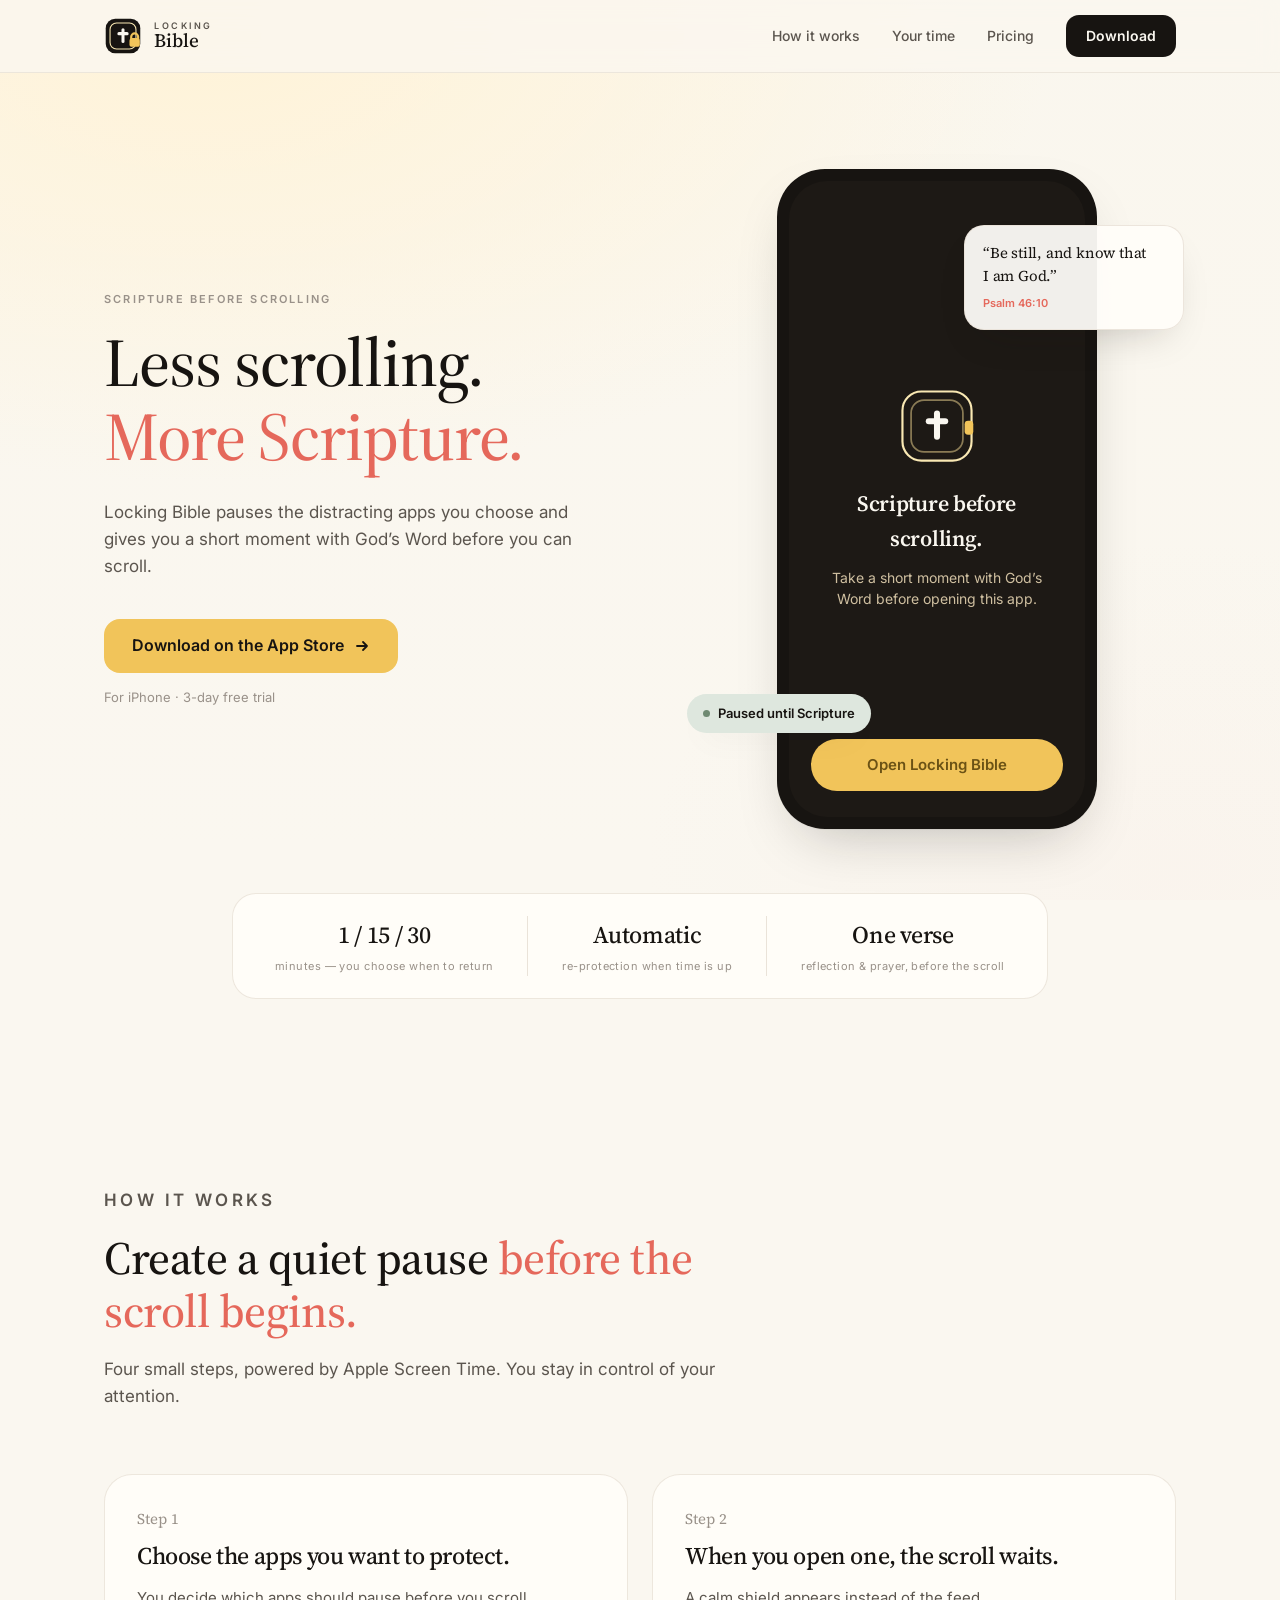
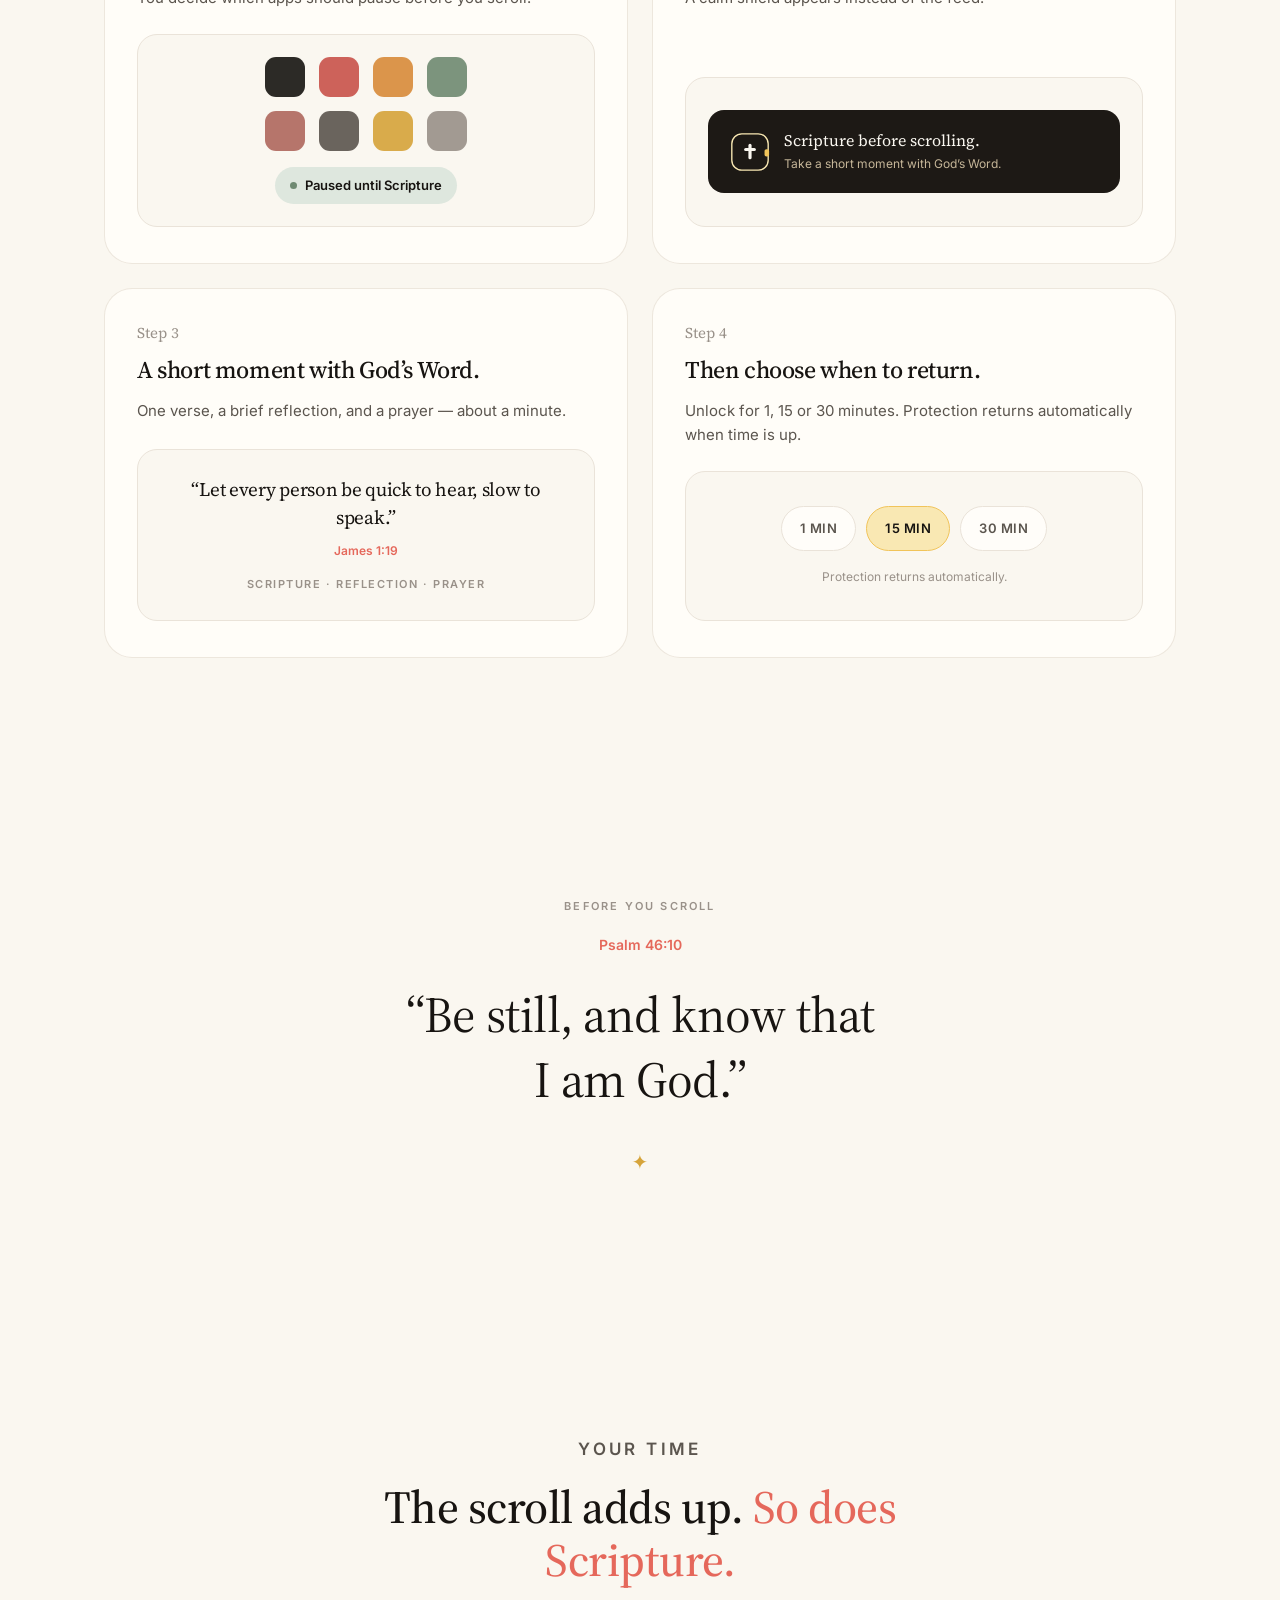
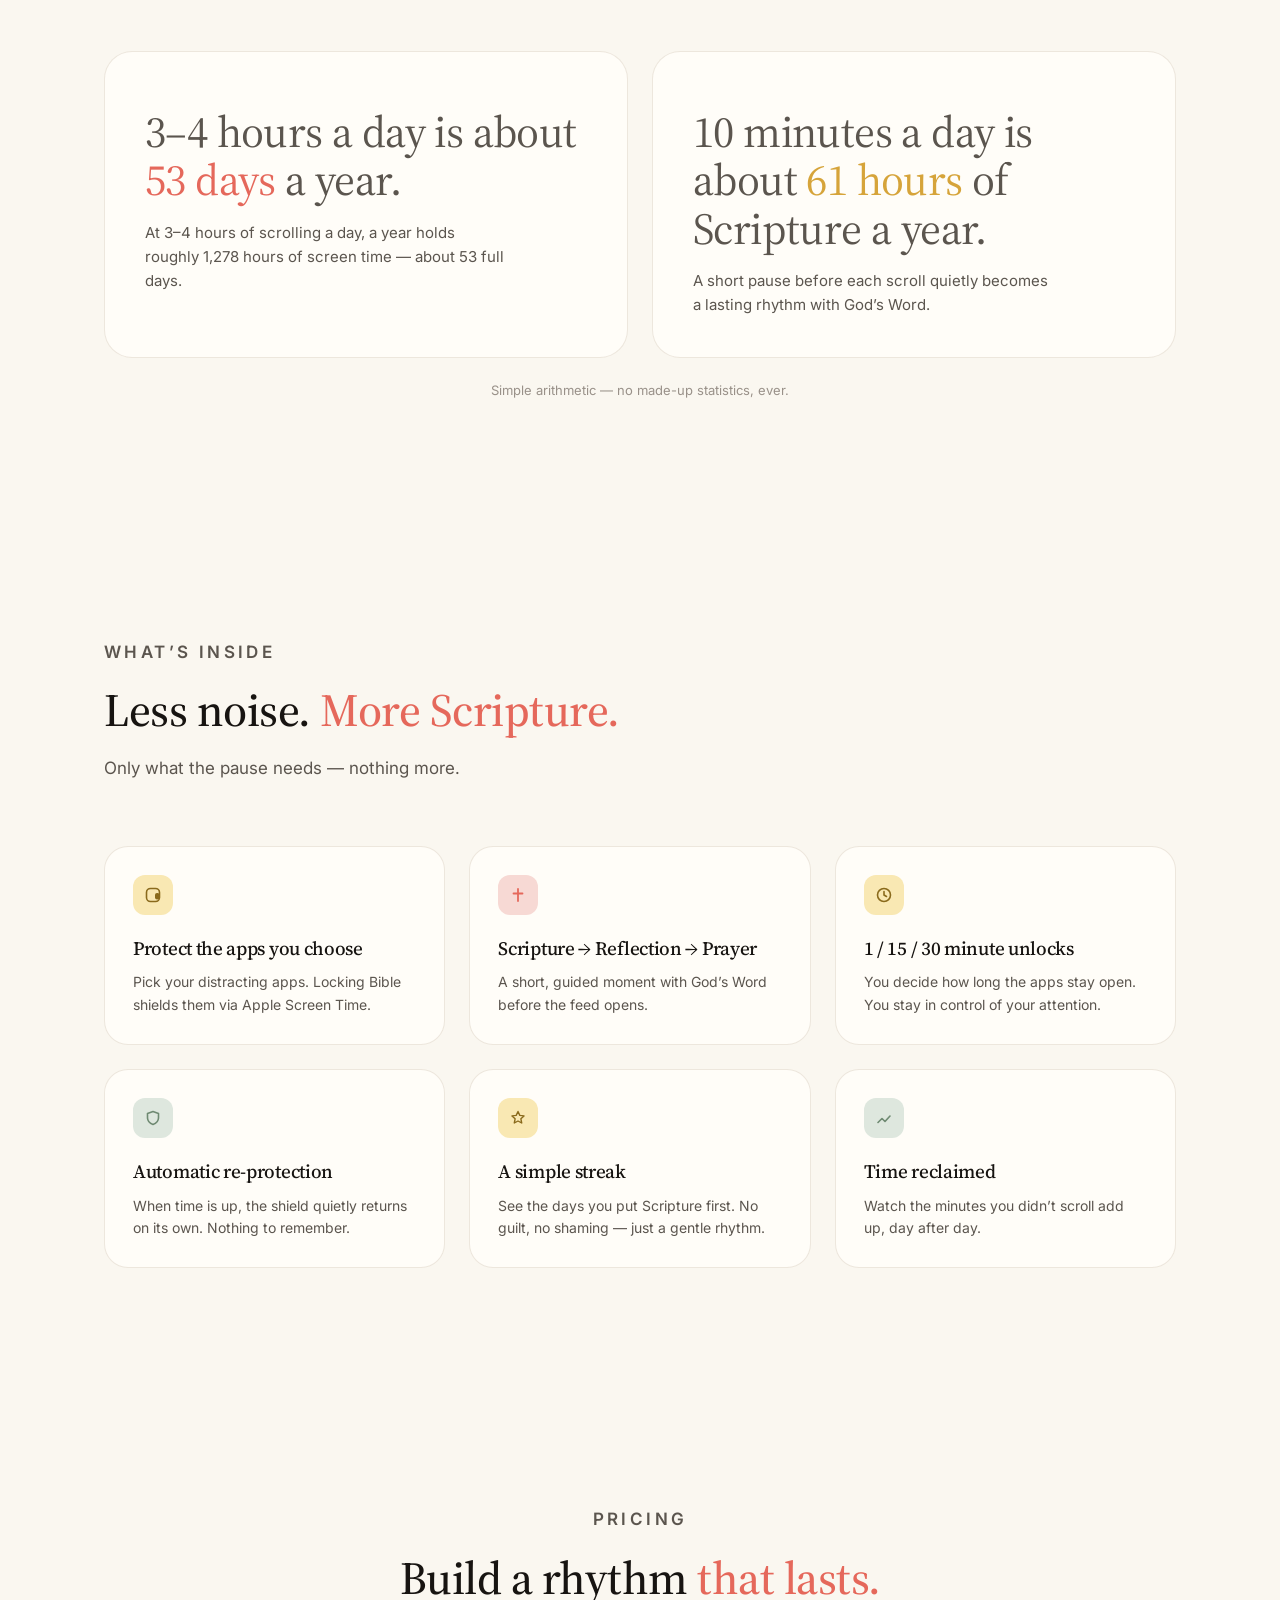
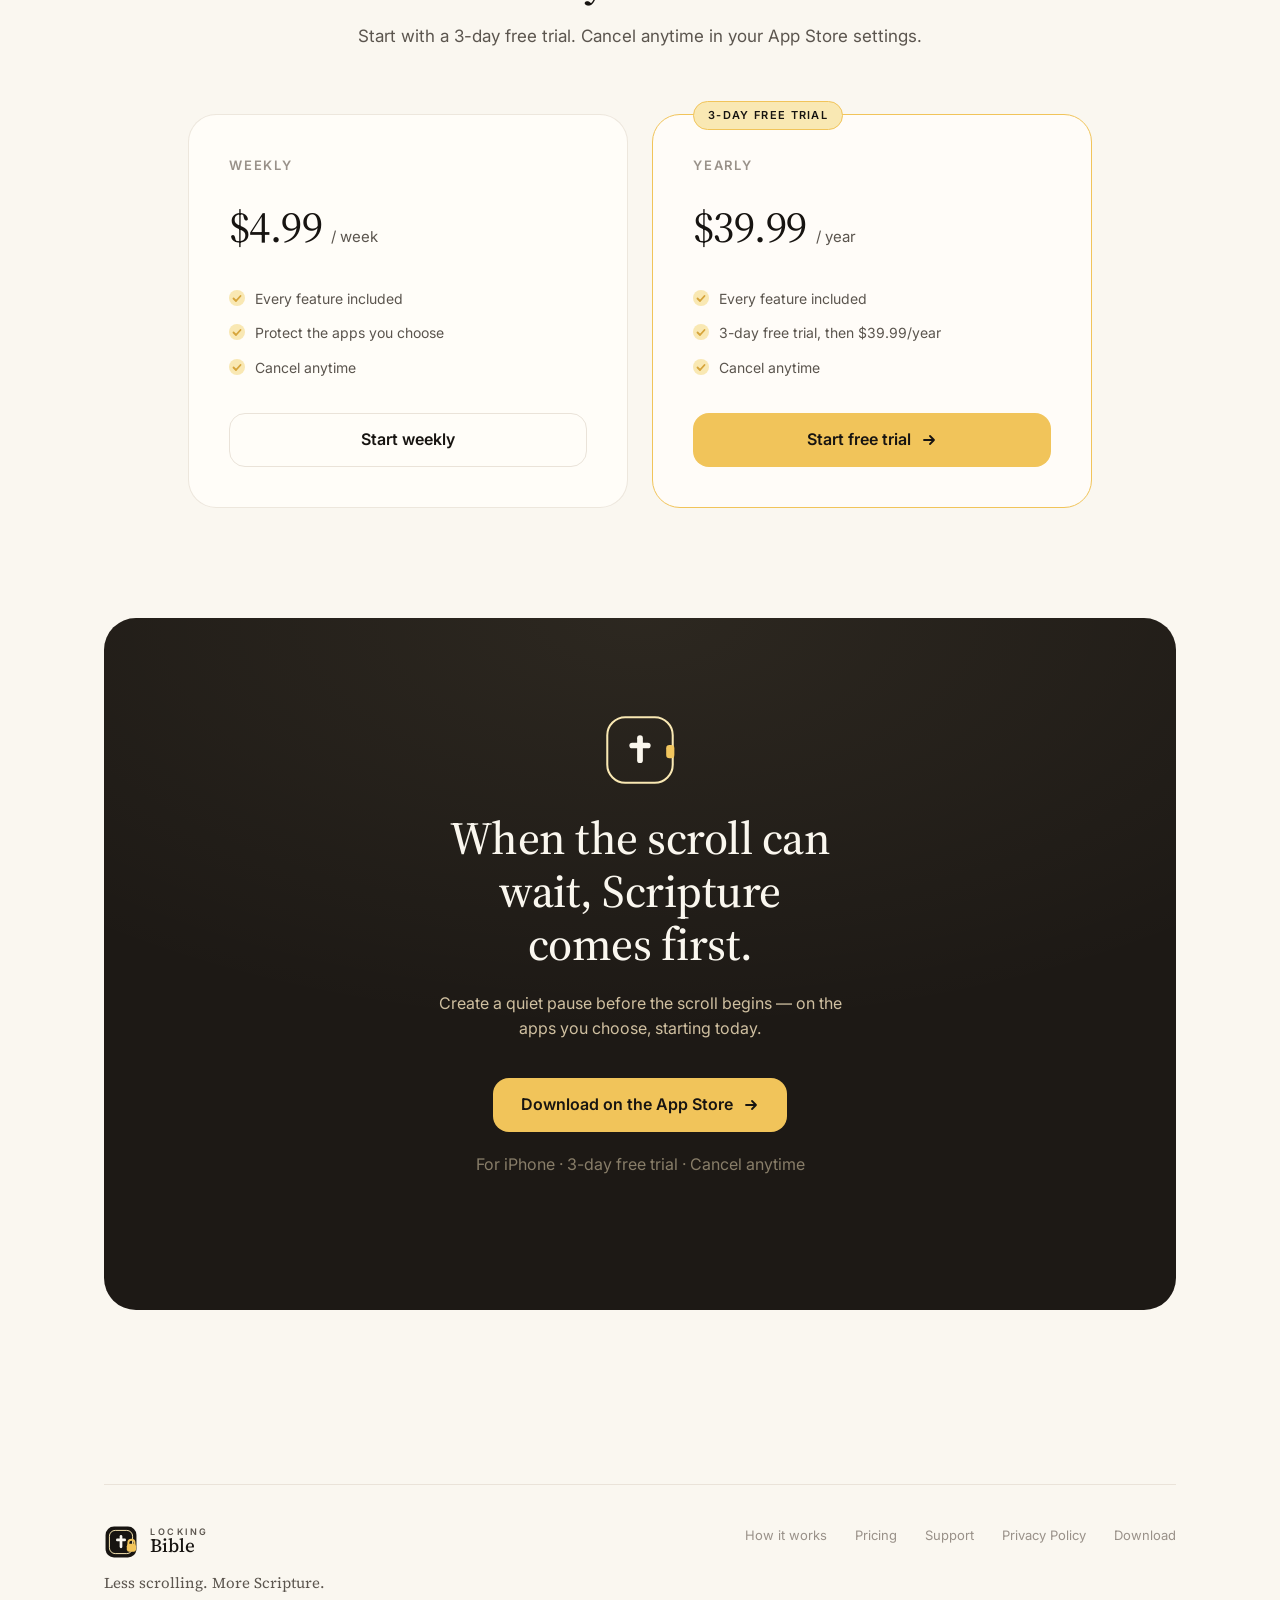
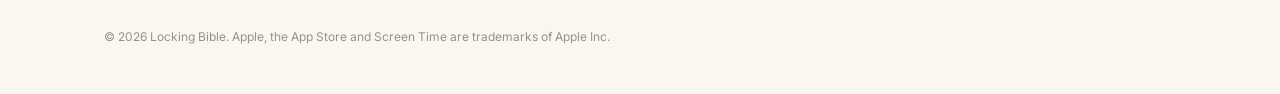
==== index.html @ 1b39a673 "Locking Bible marketing site: home, support, and privacy pages Static site following the approved iO" ====
<!DOCTYPE html>
<html lang="en">
<head>
<meta charset="UTF-8">
<meta name="viewport" content="width=device-width, initial-scale=1.0">
<title>Locking Bible — Less scrolling. More Scripture.</title>
<meta name="description" content="Locking Bible pauses the distracting apps you choose and gives you a short moment with God's Word before you can scroll. Scripture before scrolling.">
<meta property="og:title" content="Locking Bible — Less scrolling. More Scripture.">
<meta property="og:description" content="A quiet pause before the scroll begins. Scripture → Reflection → Prayer, then you choose when to return.">
<meta property="og:type" content="website">
<link rel="icon" href="data:image/svg+xml,%3Csvg xmlns='http://www.w3.org/2000/svg' viewBox='0 0 88 88'%3E%3Crect x='4' y='4' width='80' height='80' rx='22' fill='%23171411'/%3E%3Crect x='14' y='14' width='60' height='60' rx='15' fill='none' stroke='%23F9E8B3' stroke-width='2.5'/%3E%3Crect x='40.5' y='26' width='7' height='34' rx='3.5' fill='%23FAF7F0'/%3E%3Crect x='31' y='35' width='26' height='7' rx='3.5' fill='%23FAF7F0'/%3E%3Cpath d='M63 46a8 8 0 0 1 16 0v5H63z' fill='none' stroke='%23F1C45A' stroke-width='5'/%3E%3Crect x='59' y='49' width='24' height='20' rx='6' fill='%23F1C45A'/%3E%3C/svg%3E">
<link rel="preconnect" href="https://fonts.googleapis.com">
<link rel="preconnect" href="https://fonts.gstatic.com" crossorigin>
<link href="https://fonts.googleapis.com/css2?family=Source+Serif+4:opsz,wght@8..60,400;8..60,500;8..60,600&family=Inter:wght@400;500;600;700&display=swap" rel="stylesheet">
<style>
  :root{
    --ivory:#FAF7F0;
    --warm-ivory:#FFF3D8;
    --surface:#FFFDF9;
    --ink:#171411;
    --soft-ink:#5B554E;
    --muted-ink:#999189;
    --gold:#F1C45A;
    --deep-gold:#D6A43A;
    --soft-gold:#F9E8B3;
    --coral:#E5685B;
    --soft-coral:#F7D9D4;
    --moss:#6F8A72;
    --soft-moss:#DEE7DE;
    --hairline:#EAE3D9;
    --serif:"Source Serif 4", "New York", Georgia, "Times New Roman", serif;
    --sans:"Inter", -apple-system, BlinkMacSystemFont, "SF Pro Text", "Segoe UI", system-ui, sans-serif;
  }

  *{ margin:0; padding:0; box-sizing:border-box; }
  html{ scroll-behavior:smooth; }
  @media (prefers-reduced-motion: reduce){
    html{ scroll-behavior:auto; }
    *, *::before, *::after{ animation:none !important; transition:none !important; }
  }

  body{
    font-family:var(--sans);
    color:var(--ink);
    background-color:var(--ivory);
    background-image:
      radial-gradient(120% 90% at 16% 4%, var(--warm-ivory) 0%, rgba(255,243,216,0) 55%),
      radial-gradient(70% 60% at 92% 96%, rgba(247,217,212,0.10) 0%, rgba(247,217,212,0) 60%),
      linear-gradient(to bottom, rgba(249,232,179,0.03), rgba(249,232,179,0));
    background-attachment:fixed;
    font-size:16px;
    line-height:1.6;
    -webkit-font-smoothing:antialiased;
  }

  .wrap{ max-width:1120px; margin:0 auto; padding:0 24px; }

  /* ---------- shared type ---------- */
  .eyebrow{
    font-size:11px; font-weight:600; letter-spacing:0.2em; text-transform:uppercase;
    color:var(--muted-ink); margin-bottom:18px;
  }
  h1,h2,.serif{ font-family:var(--serif); font-weight:500; letter-spacing:-0.5px; }
  h1{ font-size:clamp(42px, 6vw, 68px); line-height:1.08; letter-spacing:-1px; }
  h2{ font-size:clamp(32px, 4.2vw, 46px); line-height:1.15; }
  .accent{ color:var(--coral); }
  .lede{ font-size:17px; color:var(--soft-ink); max-width:46ch; }

  /* ---------- buttons ---------- */
  .btn{
    display:inline-flex; align-items:center; justify-content:center; gap:10px;
    height:54px; padding:0 28px; border-radius:16px;
    font-family:var(--sans); font-size:16px; font-weight:600; text-decoration:none;
    transition:transform 150ms ease-out, opacity 150ms ease-out, background 150ms ease-out;
    cursor:pointer; border:none;
  }
  .btn:active{ transform:scale(0.985); opacity:0.92; }
  .btn-gold{ background:var(--gold); color:var(--ink); }
  .btn-gold:hover{ background:var(--deep-gold); }
  .btn-ink{ background:var(--ink); color:var(--ivory); }
  .btn-ink:hover{ opacity:0.9; }
  .btn-quiet{
    background:transparent; color:var(--ink); border:1px solid var(--hairline);
  }
  .btn-quiet:hover{ border-color:var(--muted-ink); }
  .btn .arrow{ transition:transform 150ms ease-out; }
  .btn:hover .arrow{ transform:translateX(3px); }
  .btn-note{ font-size:13px; color:var(--muted-ink); margin-top:14px; }

  /* ---------- nav ---------- */
  header{
    position:sticky; top:0; z-index:50;
    background:rgba(250,247,240,0.82);
    backdrop-filter:blur(14px); -webkit-backdrop-filter:blur(14px);
    border-bottom:1px solid rgba(234,227,217,0.85);
  }
  .nav{
    display:flex; align-items:center; justify-content:space-between;
    height:72px;
  }
  .brand{ display:flex; align-items:center; gap:12px; text-decoration:none; color:var(--ink); }
  .brand svg{ width:38px; height:38px; display:block; }
  .wordmark{ line-height:1.05; }
  .wordmark .top{
    display:block; font-size:9px; font-weight:600; letter-spacing:0.28em; color:var(--soft-ink);
  }
  .wordmark .bottom{ display:block; font-family:var(--serif); font-size:19px; font-weight:500; }
  .nav-links{ display:flex; align-items:center; gap:32px; }
  .nav-links a.link{
    font-size:14px; font-weight:500; color:var(--soft-ink); text-decoration:none;
    transition:color 150ms ease-out;
  }
  .nav-links a.link:hover{ color:var(--ink); }
  .nav .btn{ height:42px; padding:0 20px; border-radius:13px; font-size:14px; }
  @media (max-width:640px){ .nav-links a.link{ display:none; } }

  /* ---------- hero ---------- */
  .hero{ padding:96px 0 60px; }
  .hero-grid{
    display:grid; grid-template-columns:1.05fr 0.95fr; gap:64px; align-items:center;
  }
  @media (max-width:900px){
    .hero-grid{ grid-template-columns:1fr; gap:72px; }
    .hero{ padding-top:64px; }
  }
  .hero .lede{ margin:26px 0 38px; }

  /* ---------- phone mockup ---------- */
  .phone{
    width:min(320px, 82vw);
    aspect-ratio: 320 / 660;
    border-radius:48px;
    background:var(--ink);
    padding:12px;
    box-shadow:
      0 1px 0 rgba(23,20,17,0.04),
      0 24px 60px -24px rgba(23,20,17,0.28);
    margin:0 auto;
  }
  .screen{
    width:100%; height:100%; border-radius:38px; overflow:hidden;
    display:flex; flex-direction:column; position:relative;
  }
  /* dark shield screen */
  .screen-shield{
    background:#1D1915;
    align-items:center; justify-content:center; text-align:center;
    padding:32px 26px;
  }
  .screen-shield .mark{ width:76px; height:76px; margin-bottom:22px; }
  .screen-shield h3{
    font-family:var(--serif); font-weight:600; font-size:22px; color:var(--ivory);
    letter-spacing:-0.3px; margin-bottom:10px;
  }
  .screen-shield p{
    font-size:14px; line-height:1.55; color:#EFDDB9; opacity:0.85; max-width:24ch; margin:0 auto;
  }
  .screen-shield .capsule{
    position:absolute; left:22px; right:22px; bottom:26px;
    height:52px; border-radius:26px; background:var(--gold);
    display:flex; align-items:center; justify-content:center;
    font-size:15px; font-weight:600; color:#6B5215;
  }
  .float-verse{
    position:absolute; z-index:2;
    background:rgba(255,253,249,0.94);
    border:1px solid rgba(234,227,217,0.9);
    border-radius:20px; padding:16px 18px;
    box-shadow:0 18px 40px -20px rgba(23,20,17,0.25);
    width:220px;
  }
  .float-verse .v{
    font-family:var(--serif); font-size:15px; line-height:1.5; letter-spacing:-0.2px;
  }
  .float-verse .r{
    font-size:11px; font-weight:600; color:var(--coral); margin-top:8px;
  }
  .hero-phone{ position:relative; }
  .hero-phone .float-verse{ right:-8px; top:56px; }
  .hero-phone .float-pill{
    position:absolute; z-index:2; left:-10px; bottom:96px;
    display:inline-flex; align-items:center; gap:8px;
    background:var(--soft-moss); border-radius:999px; padding:9px 16px;
    font-size:13px; font-weight:600; color:var(--ink);
    box-shadow:0 14px 32px -18px rgba(23,20,17,0.25);
  }
  @media (max-width:640px){
    .hero-phone .float-verse{ right:0; }
    .hero-phone .float-pill{ left:0; }
  }
  .dot{ width:7px; height:7px; border-radius:50%; background:var(--moss); flex:none; }

  /* light screens (steps) */
  .screen-light{
    background:
      radial-gradient(120% 70% at 18% 0%, var(--warm-ivory) 0%, rgba(255,243,216,0) 60%),
      var(--ivory);
    padding:30px 22px;
  }

  /* ---------- stats strip ---------- */
  .stats-strip{
    margin-top:64px;
    display:flex; justify-content:center;
  }
  .stats{
    display:flex; align-items:stretch;
    background:rgba(255,253,249,0.92);
    border:1px solid rgba(234,227,217,0.85);
    border-radius:24px; padding:22px 8px;
  }
  .stat{ padding:0 34px; text-align:center; }
  .stat + .stat{ border-left:1px solid var(--hairline); }
  .stat .num{ font-family:var(--serif); font-size:24px; font-weight:500; letter-spacing:-0.3px; }
  .stat .lbl{ font-size:11px; color:var(--muted-ink); margin-top:4px; letter-spacing:0.04em; }
  @media (max-width:640px){
    .stats{ flex-direction:column; padding:10px 26px; }
    .stat{ padding:16px 4px; }
    .stat + .stat{ border-left:none; border-top:1px solid var(--hairline); }
  }

  /* ---------- sections ---------- */
  section{ padding:110px 0; }
  .section-head{ max-width:640px; margin-bottom:64px; }
  .section-head.center{ margin-left:auto; margin-right:auto; text-align:center; }
  .section-head p{ margin-top:18px; color:var(--soft-ink); font-size:17px; }

  /* ---------- how it works ---------- */
  .steps{
    display:grid; grid-template-columns:repeat(2, 1fr); gap:24px;
  }
  @media (max-width:820px){ .steps{ grid-template-columns:1fr; } }
  .step-card{
    background:rgba(255,253,249,0.92);
    border:1px solid rgba(234,227,217,0.85);
    border-radius:28px; padding:32px 32px 36px;
    display:flex; flex-direction:column; gap:24px;
  }
  .step-num{
    font-family:var(--serif); font-size:15px; color:var(--muted-ink);
  }
  .step-card h3{
    font-family:var(--serif); font-weight:500; font-size:24px; letter-spacing:-0.4px;
    margin-top:6px;
  }
  .step-card p.desc{ color:var(--soft-ink); font-size:15px; margin-top:10px; }
  .step-visual{
    margin-top:auto;
    border-radius:20px; border:1px solid var(--hairline);
    background:var(--ivory); padding:22px; min-height:150px;
    display:flex; flex-direction:column; align-items:center; justify-content:center; gap:16px;
  }

  /* step 1 : app tiles */
  .tiles{ display:grid; grid-template-columns:repeat(4, 40px); gap:14px; }
  .tile{ width:40px; height:40px; border-radius:11px; opacity:0.9; }
  .pill-moss{
    display:inline-flex; align-items:center; gap:8px;
    background:var(--soft-moss); border-radius:999px; padding:8px 15px;
    font-size:13px; font-weight:600;
  }

  /* step 2 : mini shield */
  .mini-shield{
    background:#1D1915; border-radius:16px; padding:20px 22px;
    display:flex; align-items:center; gap:14px; width:100%;
  }
  .mini-shield svg{ width:40px; height:40px; flex:none; }
  .mini-shield .t{ font-family:var(--serif); font-size:16px; color:var(--ivory); line-height:1.3; }
  .mini-shield .s{ font-size:12px; color:#EFDDB9; opacity:0.8; margin-top:3px; }

  /* step 3 : verse */
  .mini-verse{ text-align:center; padding:4px 8px; }
  .mini-verse .quote{
    font-family:var(--serif); font-size:19px; line-height:1.45; letter-spacing:-0.3px;
  }
  .mini-verse .ref{ font-size:12px; font-weight:600; color:var(--coral); margin-top:10px; }
  .mini-verse .flow{
    font-size:11px; font-weight:600; letter-spacing:0.14em; text-transform:uppercase;
    color:var(--muted-ink); margin-top:16px;
  }

  /* step 4 : duration pills */
  .durations{ display:flex; gap:10px; }
  .dur{
    padding:11px 18px; border-radius:999px; font-size:13px; font-weight:600;
    background:var(--surface); border:1px solid var(--hairline); color:var(--soft-ink);
    letter-spacing:0.04em;
  }
  .dur.sel{ background:var(--soft-gold); border-color:var(--gold); color:var(--ink); }
  .auto-note{ font-size:12px; color:var(--muted-ink); }

  /* ---------- verse interlude ---------- */
  .interlude{ text-align:center; padding:130px 0; }
  .interlude .ref{
    font-size:14px; font-weight:600; color:var(--coral); margin-bottom:26px;
  }
  .interlude blockquote{
    font-family:var(--serif); font-weight:400;
    font-size:clamp(30px, 4.6vw, 50px); line-height:1.3; letter-spacing:-0.5px;
    max-width:20ch; margin:0 auto;
  }
  .spark{ color:var(--deep-gold); font-size:20px; margin-top:34px; }

  /* ---------- time / honest numbers ---------- */
  .time-grid{ display:grid; grid-template-columns:1fr 1fr; gap:24px; }
  @media (max-width:820px){ .time-grid{ grid-template-columns:1fr; } }
  .time-card{
    background:rgba(255,253,249,0.92);
    border:1px solid rgba(234,227,217,0.85);
    border-radius:28px; padding:40px;
  }
  .time-card .big{
    font-family:var(--serif); font-size:clamp(34px, 4vw, 44px); letter-spacing:-0.6px; line-height:1.1;
  }
  .time-card .big em{ font-style:normal; color:var(--coral); }
  .time-card .big em.gold{ color:var(--deep-gold); }
  .time-card p{ color:var(--soft-ink); font-size:15px; margin-top:16px; max-width:40ch; }
  .time-note{ font-size:13px; color:var(--muted-ink); margin-top:22px; text-align:center; }

  /* ---------- features ---------- */
  .features{ display:grid; grid-template-columns:repeat(3, 1fr); gap:24px; }
  @media (max-width:900px){ .features{ grid-template-columns:repeat(2,1fr); } }
  @media (max-width:600px){ .features{ grid-template-columns:1fr; } }
  .feature{
    background:rgba(255,253,249,0.92);
    border:1px solid rgba(234,227,217,0.85);
    border-radius:24px; padding:28px;
  }
  .feature .ic{
    width:40px; height:40px; border-radius:12px; background:var(--soft-gold);
    display:flex; align-items:center; justify-content:center; margin-bottom:18px;
    color:#8A6A1C;
  }
  .feature .ic.moss{ background:var(--soft-moss); color:var(--moss); }
  .feature .ic.coral{ background:var(--soft-coral); color:var(--coral); }
  .feature h3{ font-family:var(--serif); font-weight:500; font-size:19px; letter-spacing:-0.3px; }
  .feature p{ font-size:14px; color:var(--soft-ink); margin-top:8px; }

  /* ---------- pricing ---------- */
  .plans{ display:grid; grid-template-columns:repeat(2, minmax(0,440px)); gap:24px; justify-content:center; }
  @media (max-width:820px){ .plans{ grid-template-columns:minmax(0,440px); } }
  .plan{
    background:rgba(255,253,249,0.92);
    border:1px solid rgba(234,227,217,0.85);
    border-radius:28px; padding:40px;
    display:flex; flex-direction:column;
  }
  .plan.featured{ border-color:var(--gold); border-width:1.5px; position:relative; }
  .badge{
    position:absolute; top:-14px; left:40px;
    background:var(--soft-gold); border:1px solid var(--gold);
    color:var(--ink); border-radius:999px; padding:5px 14px;
    font-size:11px; font-weight:600; letter-spacing:0.12em; text-transform:uppercase;
  }
  .plan .name{ font-size:13px; font-weight:600; letter-spacing:0.14em; text-transform:uppercase; color:var(--muted-ink); }
  .plan .price{ font-family:var(--serif); font-size:44px; letter-spacing:-0.6px; margin-top:16px; }
  .plan .per{ font-family:var(--sans); font-size:15px; color:var(--soft-ink); letter-spacing:0; }
  .plan ul{ list-style:none; margin:26px 0 34px; display:grid; gap:12px; }
  .plan li{ font-size:14px; color:var(--soft-ink); display:flex; gap:10px; align-items:flex-start; }
  .plan li::before{
    content:""; width:16px; height:16px; flex:none; margin-top:2px;
    border-radius:50%; background:var(--soft-gold);
    background-image:url("data:image/svg+xml,%3Csvg xmlns='http://www.w3.org/2000/svg' viewBox='0 0 16 16'%3E%3Cpath d='M4.5 8.5l2.5 2.5 4.5-5' fill='none' stroke='%23D6A43A' stroke-width='1.8' stroke-linecap='round' stroke-linejoin='round'/%3E%3C/svg%3E");
  }
  .plan .btn{ margin-top:auto; width:100%; }

  /* ---------- final CTA (shield card) ---------- */
  .final{
    background:#1D1915;
    border-radius:32px;
    padding:clamp(56px, 8vw, 96px) 32px;
    text-align:center; position:relative; overflow:hidden;
  }
  .final::before{
    content:""; position:absolute; inset:0;
    background:radial-gradient(80% 60% at 50% 0%, rgba(249,232,179,0.07), rgba(249,232,179,0));
    pointer-events:none;
  }
  .final .mark{ width:72px; height:72px; margin:0 auto 26px; display:block; }
  .final h2{ color:var(--ivory); max-width:18ch; margin:0 auto; }
  .final p{ color:#EFDDB9; opacity:0.85; margin:20px auto 36px; max-width:44ch; font-size:16px; }
  .final .btn-note{ color:rgba(239,221,185,0.6); }

  /* ---------- footer ---------- */
  footer{ padding:64px 0 48px; }
  .foot{
    border-top:1px solid var(--hairline); padding-top:40px;
    display:flex; align-items:flex-start; justify-content:space-between; gap:32px; flex-wrap:wrap;
  }
  .foot .tag{ font-family:var(--serif); font-size:15px; color:var(--soft-ink); margin-top:12px; }
  .foot-links{ display:flex; gap:28px; }
  .foot-links a{ font-size:13px; color:var(--muted-ink); text-decoration:none; }
  .foot-links a:hover{ color:var(--ink); }
  .copyright{ font-size:12px; color:var(--muted-ink); margin-top:32px; }

  /* ---------- reveal on scroll ---------- */
  .reveal{ opacity:0; transform:translateY(14px); transition:opacity 240ms ease-in-out, transform 420ms ease-out; }
  .reveal.in{ opacity:1; transform:none; }
  @media (prefers-reduced-motion: reduce){
    .reveal{ opacity:1; transform:none; }
  }
</style>
</head>
<body>

<!-- ======================= NAV ======================= -->
<header>
  <div class="wrap nav">
    <a class="brand" href="#top" aria-label="Locking Bible — home">
      <svg viewBox="0 0 88 88" aria-hidden="true">
        <rect x="4" y="4" width="80" height="80" rx="22" fill="#171411"/>
        <rect x="14" y="14" width="60" height="60" rx="15" fill="none" stroke="#F9E8B3" stroke-width="2.5"/>
        <rect x="40.5" y="26" width="7" height="34" rx="3.5" fill="#FAF7F0"/>
        <rect x="31" y="35" width="26" height="7" rx="3.5" fill="#FAF7F0"/>
        <path d="M63 46a8 8 0 0 1 16 0v5H63z" fill="none" stroke="#F1C45A" stroke-width="5"/>
        <rect x="59" y="49" width="24" height="20" rx="6" fill="#F1C45A"/>
      </svg>
      <span class="wordmark">
        <span class="top">LOCKING</span>
        <span class="bottom">Bible</span>
      </span>
    </a>
    <nav class="nav-links" aria-label="Main">
      <a class="link" href="#how">How it works</a>
      <a class="link" href="#time">Your time</a>
      <a class="link" href="#pricing">Pricing</a>
      <a class="btn btn-ink" href="#" data-appstore>Download</a>
    </nav>
  </div>
</header>

<main id="top">

  <!-- ======================= HERO ======================= -->
  <section class="hero">
    <div class="wrap">
      <div class="hero-grid">
        <div>
          <p class="eyebrow">Scripture before scrolling</p>
          <h1>Less scrolling.<br><span class="accent">More Scripture.</span></h1>
          <p class="lede">Locking Bible pauses the distracting apps you choose and gives you a short moment with God&rsquo;s Word before you can scroll.</p>
          <a class="btn btn-gold" href="#" data-appstore>
            Download on the App&nbsp;Store
            <svg class="arrow" width="16" height="16" viewBox="0 0 16 16" fill="none" aria-hidden="true"><path d="M3 8h10M9 4l4 4-4 4" stroke="currentColor" stroke-width="1.8" stroke-linecap="round" stroke-linejoin="round"/></svg>
          </a>
          <p class="btn-note">For iPhone · 3-day free trial</p>
        </div>

        <div class="hero-phone reveal">
          <!-- The real in-product shield, reproduced faithfully -->
          <div class="phone" role="img" aria-label="The Locking Bible shield: Scripture before scrolling. Take a short moment with God's Word before opening this app.">
            <div class="screen screen-shield">
              <svg class="mark" viewBox="0 0 88 88" aria-hidden="true">
                <rect x="4" y="4" width="80" height="80" rx="22" fill="none" stroke="#F9E8B3" stroke-width="2.5"/>
                <rect x="14" y="14" width="60" height="60" rx="15" fill="none" stroke="#8A7B55" stroke-width="2"/>
                <rect x="40.5" y="26" width="7" height="34" rx="3.5" fill="#FAF7F0"/>
                <rect x="31" y="35" width="26" height="7" rx="3.5" fill="#FAF7F0"/>
                <rect x="76" y="38" width="10" height="16" rx="4" fill="#F1C45A"/>
              </svg>
              <h3>Scripture before scrolling.</h3>
              <p>Take a short moment with God&rsquo;s Word before opening this app.</p>
              <div class="capsule">Open Locking Bible</div>
            </div>
          </div>
          <div class="float-verse" aria-hidden="true">
            <p class="v">&ldquo;Be still, and know that I&nbsp;am&nbsp;God.&rdquo;</p>
            <p class="r">Psalm 46:10</p>
          </div>
          <div class="float-pill" aria-hidden="true"><span class="dot"></span>Paused until Scripture</div>
        </div>
      </div>

      <div class="stats-strip reveal">
        <div class="stats" role="list">
          <div class="stat" role="listitem"><div class="num">1 / 15 / 30</div><div class="lbl">minutes — you choose when to return</div></div>
          <div class="stat" role="listitem"><div class="num serif">Automatic</div><div class="lbl">re-protection when time is up</div></div>
          <div class="stat" role="listitem"><div class="num serif">One verse</div><div class="lbl">reflection &amp; prayer, before the scroll</div></div>
        </div>
      </div>
    </div>
  </section>

  <!-- ======================= HOW IT WORKS ======================= -->
  <section id="how">
    <div class="wrap">
      <div class="section-head reveal">
        <p class="eyebrow">How it works</p>
        <h2>Create a quiet pause <span class="accent">before the scroll begins.</span></h2>
        <p>Four small steps, powered by Apple Screen Time. You stay in control of your attention.</p>
      </div>

      <div class="steps">
        <article class="step-card reveal">
          <div>
            <p class="step-num">Step 1</p>
            <h3>Choose the apps you want to protect.</h3>
            <p class="desc">You decide which apps should pause before you scroll.</p>
          </div>
          <div class="step-visual" aria-hidden="true">
            <div class="tiles">
              <span class="tile" style="background:#171411"></span>
              <span class="tile" style="background:#C9534B"></span>
              <span class="tile" style="background:#D98B3A"></span>
              <span class="tile" style="background:#6F8A72"></span>
              <span class="tile" style="background:#B0685E"></span>
              <span class="tile" style="background:#5B554E"></span>
              <span class="tile" style="background:#D6A43A"></span>
              <span class="tile" style="background:#999189"></span>
            </div>
            <span class="pill-moss"><span class="dot"></span>Paused until Scripture</span>
          </div>
        </article>

        <article class="step-card reveal">
          <div>
            <p class="step-num">Step 2</p>
            <h3>When you open one, the scroll waits.</h3>
            <p class="desc">A calm shield appears instead of the feed.</p>
          </div>
          <div class="step-visual" aria-hidden="true">
            <div class="mini-shield">
              <svg viewBox="0 0 88 88" aria-hidden="true">
                <rect x="4" y="4" width="80" height="80" rx="22" fill="none" stroke="#F9E8B3" stroke-width="3"/>
                <rect x="40.5" y="26" width="7" height="34" rx="3.5" fill="#FAF7F0"/>
                <rect x="31" y="35" width="26" height="7" rx="3.5" fill="#FAF7F0"/>
                <rect x="76" y="38" width="10" height="16" rx="4" fill="#F1C45A"/>
              </svg>
              <div>
                <div class="t">Scripture before scrolling.</div>
                <div class="s">Take a short moment with God&rsquo;s Word.</div>
              </div>
            </div>
          </div>
        </article>

        <article class="step-card reveal">
          <div>
            <p class="step-num">Step 3</p>
            <h3>A short moment with God&rsquo;s Word.</h3>
            <p class="desc">One verse, a brief reflection, and a prayer — about a minute.</p>
          </div>
          <div class="step-visual" aria-hidden="true">
            <div class="mini-verse">
              <p class="quote">&ldquo;Let every person be quick to hear, slow to speak.&rdquo;</p>
              <p class="ref">James 1:19</p>
              <p class="flow">Scripture · Reflection · Prayer</p>
            </div>
          </div>
        </article>

        <article class="step-card reveal">
          <div>
            <p class="step-num">Step 4</p>
            <h3>Then choose when to return.</h3>
            <p class="desc">Unlock for 1, 15 or 30 minutes. Protection returns automatically when time is up.</p>
          </div>
          <div class="step-visual" aria-hidden="true">
            <div class="durations">
              <span class="dur">1 MIN</span>
              <span class="dur sel">15 MIN</span>
              <span class="dur">30 MIN</span>
            </div>
            <p class="auto-note">Protection returns automatically.</p>
          </div>
        </article>
      </div>
    </div>
  </section>

  <!-- ======================= VERSE INTERLUDE ======================= -->
  <section class="interlude">
    <div class="wrap reveal">
      <p class="eyebrow">Before you scroll</p>
      <p class="ref">Psalm 46:10</p>
      <blockquote>&ldquo;Be still, and know that I&nbsp;am&nbsp;God.&rdquo;</blockquote>
      <div class="spark" aria-hidden="true">✦</div>
    </div>
  </section>

  <!-- ======================= YOUR TIME ======================= -->
  <section id="time">
    <div class="wrap">
      <div class="section-head center reveal">
        <p class="eyebrow">Your time</p>
        <h2>The scroll adds up. <span class="accent">So does Scripture.</span></h2>
      </div>
      <div class="time-grid">
        <div class="time-card reveal">
          <p class="big">3–4 hours a day is about <em>53 days</em> a year.</p>
          <p>At 3–4 hours of scrolling a day, a year holds roughly 1,278 hours of screen time — about 53 full days.</p>
        </div>
        <div class="time-card reveal">
          <p class="big">10 minutes a day is about <em class="gold">61 hours</em> of Scripture a year.</p>
          <p>A short pause before each scroll quietly becomes a lasting rhythm with God&rsquo;s Word.</p>
        </div>
      </div>
      <p class="time-note reveal">Simple arithmetic — no made-up statistics, ever.</p>
    </div>
  </section>

  <!-- ======================= FEATURES ======================= -->
  <section id="features">
    <div class="wrap">
      <div class="section-head reveal">
        <p class="eyebrow">What&rsquo;s inside</p>
        <h2>Less noise. <span class="accent">More Scripture.</span></h2>
        <p>Only what the pause needs — nothing more.</p>
      </div>
      <div class="features">
        <article class="feature reveal">
          <div class="ic" aria-hidden="true">
            <svg width="18" height="18" viewBox="0 0 18 18" fill="none"><rect x="2.5" y="2.5" width="13" height="13" rx="4" stroke="currentColor" stroke-width="1.6"/><rect x="11" y="7" width="4.5" height="6.5" rx="2" fill="currentColor"/></svg>
          </div>
          <h3>Protect the apps you choose</h3>
          <p>Pick your distracting apps. Locking Bible shields them via Apple Screen Time.</p>
        </article>
        <article class="feature reveal">
          <div class="ic coral" aria-hidden="true">
            <svg width="18" height="18" viewBox="0 0 18 18" fill="none"><path d="M9 3v12M4.5 7.5h9" stroke="currentColor" stroke-width="1.8" stroke-linecap="round"/></svg>
          </div>
          <h3>Scripture → Reflection → Prayer</h3>
          <p>A short, guided moment with God&rsquo;s Word before the feed opens.</p>
        </article>
        <article class="feature reveal">
          <div class="ic" aria-hidden="true">
            <svg width="18" height="18" viewBox="0 0 18 18" fill="none"><circle cx="9" cy="9" r="6.5" stroke="currentColor" stroke-width="1.6"/><path d="M9 5.5V9l2.5 1.5" stroke="currentColor" stroke-width="1.6" stroke-linecap="round"/></svg>
          </div>
          <h3>1 / 15 / 30 minute unlocks</h3>
          <p>You decide how long the apps stay open. You stay in control of your attention.</p>
        </article>
        <article class="feature reveal">
          <div class="ic moss" aria-hidden="true">
            <svg width="18" height="18" viewBox="0 0 18 18" fill="none"><path d="M9 2.5l5.5 2v4c0 3.4-2.3 5.9-5.5 7-3.2-1.1-5.5-3.6-5.5-7v-4l5.5-2z" stroke="currentColor" stroke-width="1.6" stroke-linejoin="round"/></svg>
          </div>
          <h3>Automatic re-protection</h3>
          <p>When time is up, the shield quietly returns on its own. Nothing to remember.</p>
        </article>
        <article class="feature reveal">
          <div class="ic" aria-hidden="true">
            <svg width="18" height="18" viewBox="0 0 18 18" fill="none"><path d="M9 2.5l1.8 3.9 4.2.5-3.1 2.9.8 4.2L9 12l-3.7 2 .8-4.2L3 6.9l4.2-.5L9 2.5z" stroke="currentColor" stroke-width="1.4" stroke-linejoin="round"/></svg>
          </div>
          <h3>A simple streak</h3>
          <p>See the days you put Scripture first. No guilt, no shaming — just a gentle rhythm.</p>
        </article>
        <article class="feature reveal">
          <div class="ic moss" aria-hidden="true">
            <svg width="18" height="18" viewBox="0 0 18 18" fill="none"><path d="M3 13.5l4-4 3 3 5-5.5" stroke="currentColor" stroke-width="1.6" stroke-linecap="round" stroke-linejoin="round"/></svg>
          </div>
          <h3>Time reclaimed</h3>
          <p>Watch the minutes you didn&rsquo;t scroll add up, day after day.</p>
        </article>
      </div>
    </div>
  </section>

  <!-- ======================= PRICING ======================= -->
  <section id="pricing">
    <div class="wrap">
      <div class="section-head center reveal">
        <p class="eyebrow">Pricing</p>
        <h2>Build a rhythm <span class="accent">that lasts.</span></h2>
        <p>Start with a 3-day free trial. Cancel anytime in your App&nbsp;Store settings.</p>
      </div>
      <div class="plans">
        <article class="plan reveal">
          <p class="name">Weekly</p>
          <p class="price">$4.99 <span class="per">/ week</span></p>
          <ul>
            <li>Every feature included</li>
            <li>Protect the apps you choose</li>
            <li>Cancel anytime</li>
          </ul>
          <a class="btn btn-quiet" href="#" data-appstore>Start weekly</a>
        </article>
        <article class="plan featured reveal">
          <span class="badge">3-day free trial</span>
          <p class="name">Yearly</p>
          <p class="price">$39.99 <span class="per">/ year</span></p>
          <ul>
            <li>Every feature included</li>
            <li>3-day free trial, then $39.99/year</li>
            <li>Cancel anytime</li>
          </ul>
          <a class="btn btn-gold" href="#" data-appstore>
            Start free trial
            <svg class="arrow" width="16" height="16" viewBox="0 0 16 16" fill="none" aria-hidden="true"><path d="M3 8h10M9 4l4 4-4 4" stroke="currentColor" stroke-width="1.8" stroke-linecap="round" stroke-linejoin="round"/></svg>
          </a>
        </article>
      </div>
    </div>
  </section>

  <!-- ======================= FINAL CTA ======================= -->
  <section id="download" style="padding-top:0;">
    <div class="wrap">
      <div class="final reveal">
        <svg class="mark" viewBox="0 0 88 88" aria-hidden="true">
          <rect x="4" y="4" width="80" height="80" rx="22" fill="none" stroke="#F9E8B3" stroke-width="2.5"/>
          <rect x="40.5" y="26" width="7" height="34" rx="3.5" fill="#FAF7F0"/>
          <rect x="31" y="35" width="26" height="7" rx="3.5" fill="#FAF7F0"/>
          <rect x="76" y="38" width="10" height="16" rx="4" fill="#F1C45A"/>
        </svg>
        <h2>When the scroll can wait, Scripture comes first.</h2>
        <p>Create a quiet pause before the scroll begins — on the apps you choose, starting today.</p>
        <a class="btn btn-gold" href="#" data-appstore>
          Download on the App&nbsp;Store
          <svg class="arrow" width="16" height="16" viewBox="0 0 16 16" fill="none" aria-hidden="true"><path d="M3 8h10M9 4l4 4-4 4" stroke="currentColor" stroke-width="1.8" stroke-linecap="round" stroke-linejoin="round"/></svg>
        </a>
        <p class="btn-note">For iPhone · 3-day free trial · Cancel anytime</p>
      </div>
    </div>
  </section>

</main>

<!-- ======================= FOOTER ======================= -->
<footer>
  <div class="wrap">
    <div class="foot">
      <div>
        <a class="brand" href="#top" aria-label="Locking Bible — home">
          <svg viewBox="0 0 88 88" style="width:34px;height:34px" aria-hidden="true">
            <rect x="4" y="4" width="80" height="80" rx="22" fill="#171411"/>
            <rect x="14" y="14" width="60" height="60" rx="15" fill="none" stroke="#F9E8B3" stroke-width="2.5"/>
            <rect x="40.5" y="26" width="7" height="34" rx="3.5" fill="#FAF7F0"/>
            <rect x="31" y="35" width="26" height="7" rx="3.5" fill="#FAF7F0"/>
            <path d="M63 46a8 8 0 0 1 16 0v5H63z" fill="none" stroke="#F1C45A" stroke-width="5"/>
            <rect x="59" y="49" width="24" height="20" rx="6" fill="#F1C45A"/>
          </svg>
          <span class="wordmark">
            <span class="top">LOCKING</span>
            <span class="bottom">Bible</span>
          </span>
        </a>
        <p class="tag">Less scrolling. More Scripture.</p>
      </div>
      <nav class="foot-links" aria-label="Footer">
        <a href="#how">How it works</a>
        <a href="#pricing">Pricing</a>
        <a href="support/">Support</a>
        <a href="privacy/">Privacy Policy</a>
        <a href="#" data-appstore>Download</a>
      </nav>
    </div>
    <p class="copyright">© 2026 Locking Bible. Apple, the App&nbsp;Store and Screen&nbsp;Time are trademarks of Apple&nbsp;Inc.</p>
  </div>
</footer>

<script>
  /* ============================================================
     APP STORE LINK — replace this one URL when you have it.
     Every "Download" button on the page uses it automatically.
     ============================================================ */
  const APP_STORE_URL = "#"; // e.g. "https://apps.apple.com/app/id0000000000"

  document.querySelectorAll("[data-appstore]").forEach(a => {
    a.href = APP_STORE_URL;
    if (APP_STORE_URL !== "#") { a.target = "_blank"; a.rel = "noopener"; }
  });

  /* Calm reveal-on-scroll (respects prefers-reduced-motion via CSS) */
  const io = new IntersectionObserver((entries) => {
    entries.forEach(e => {
      if (e.isIntersecting) { e.target.classList.add("in"); io.unobserve(e.target); }
    });
  }, { threshold: 0.15 });
  document.querySelectorAll(".reveal").forEach(el => io.observe(el));
</script>

</body>
</html>
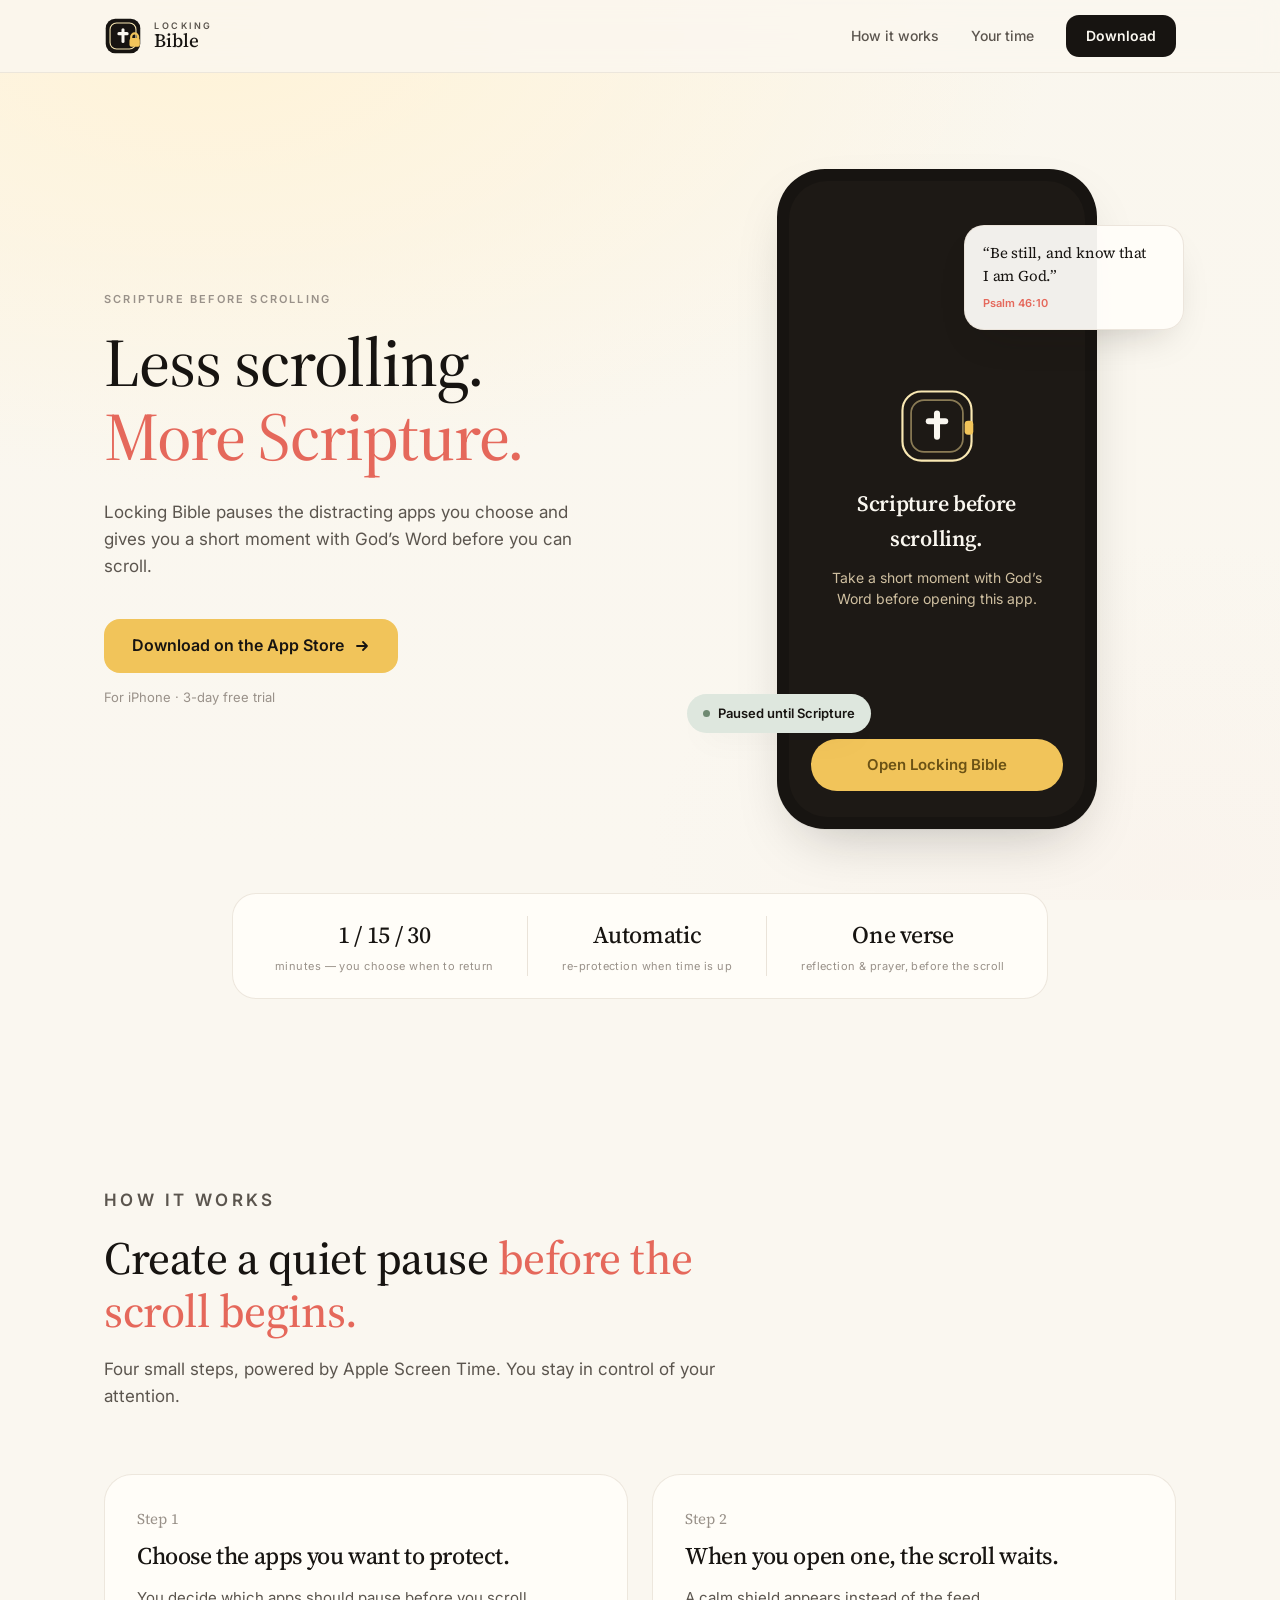
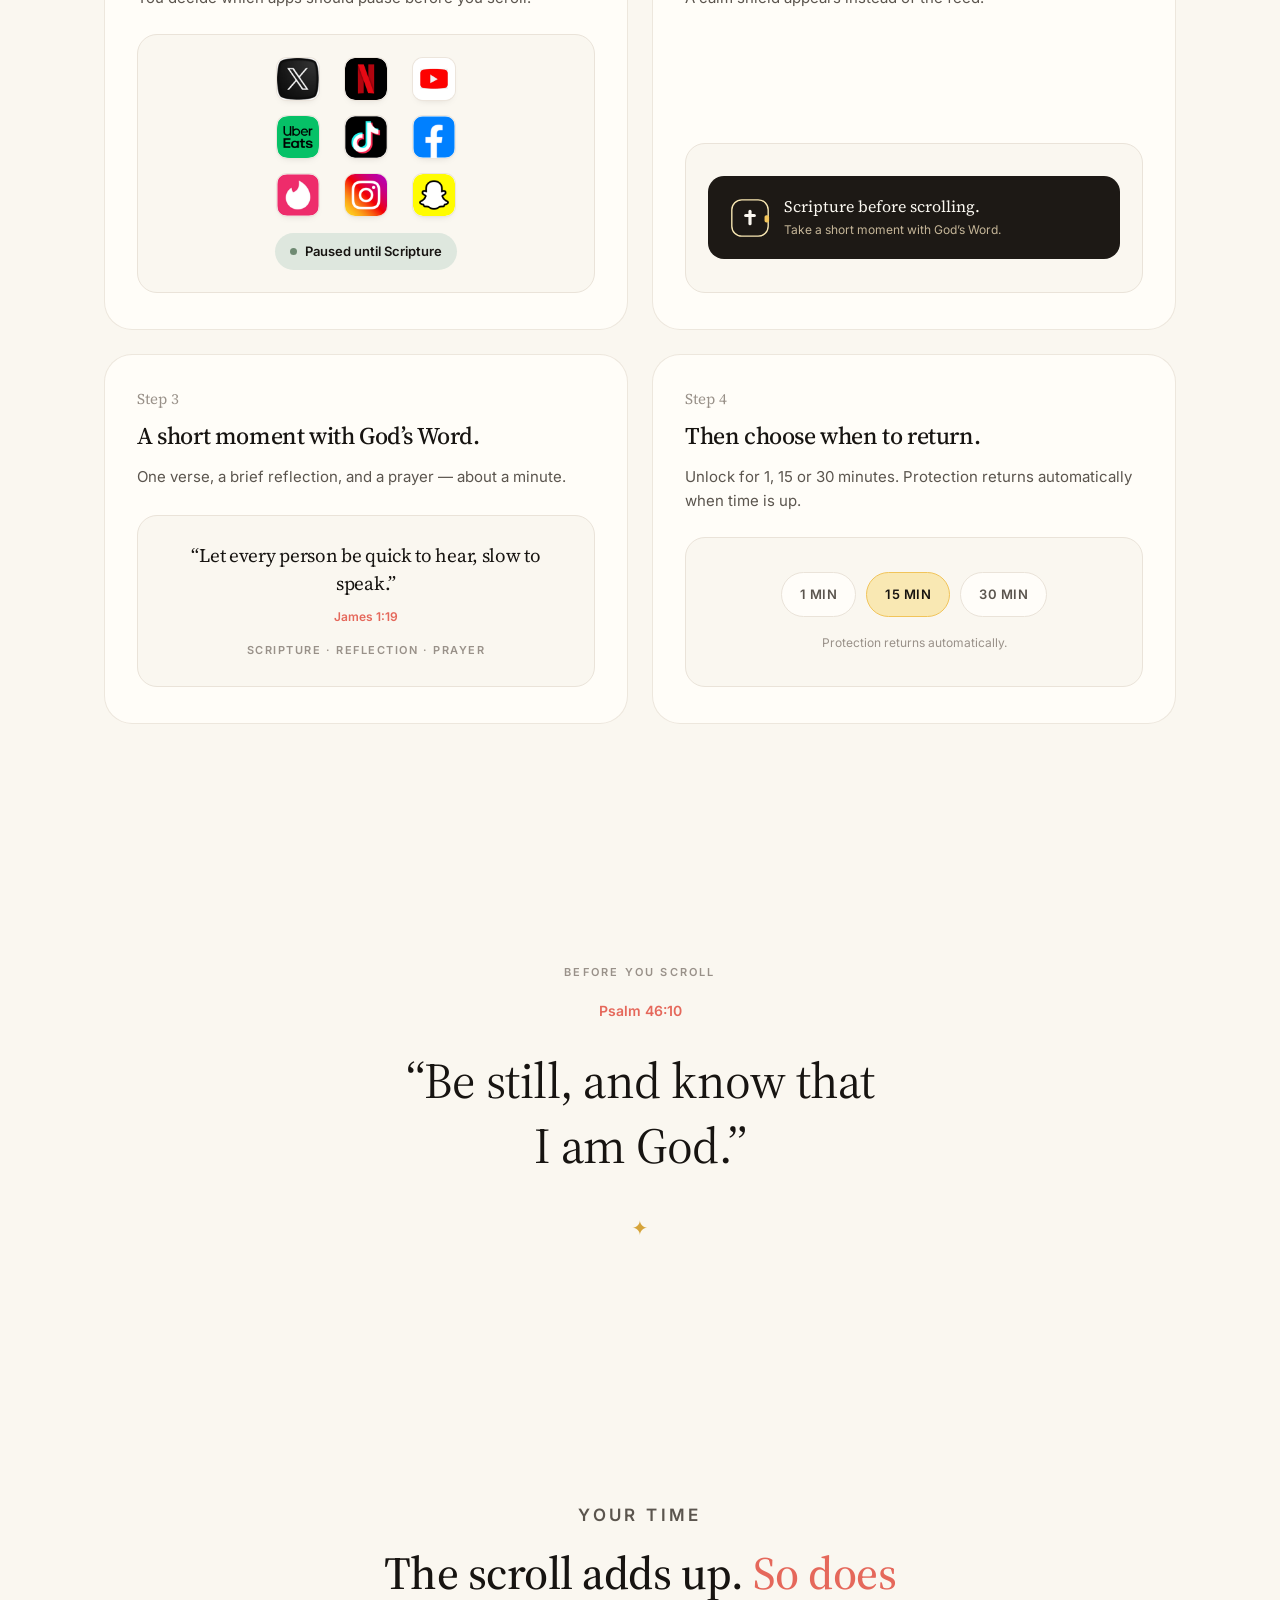
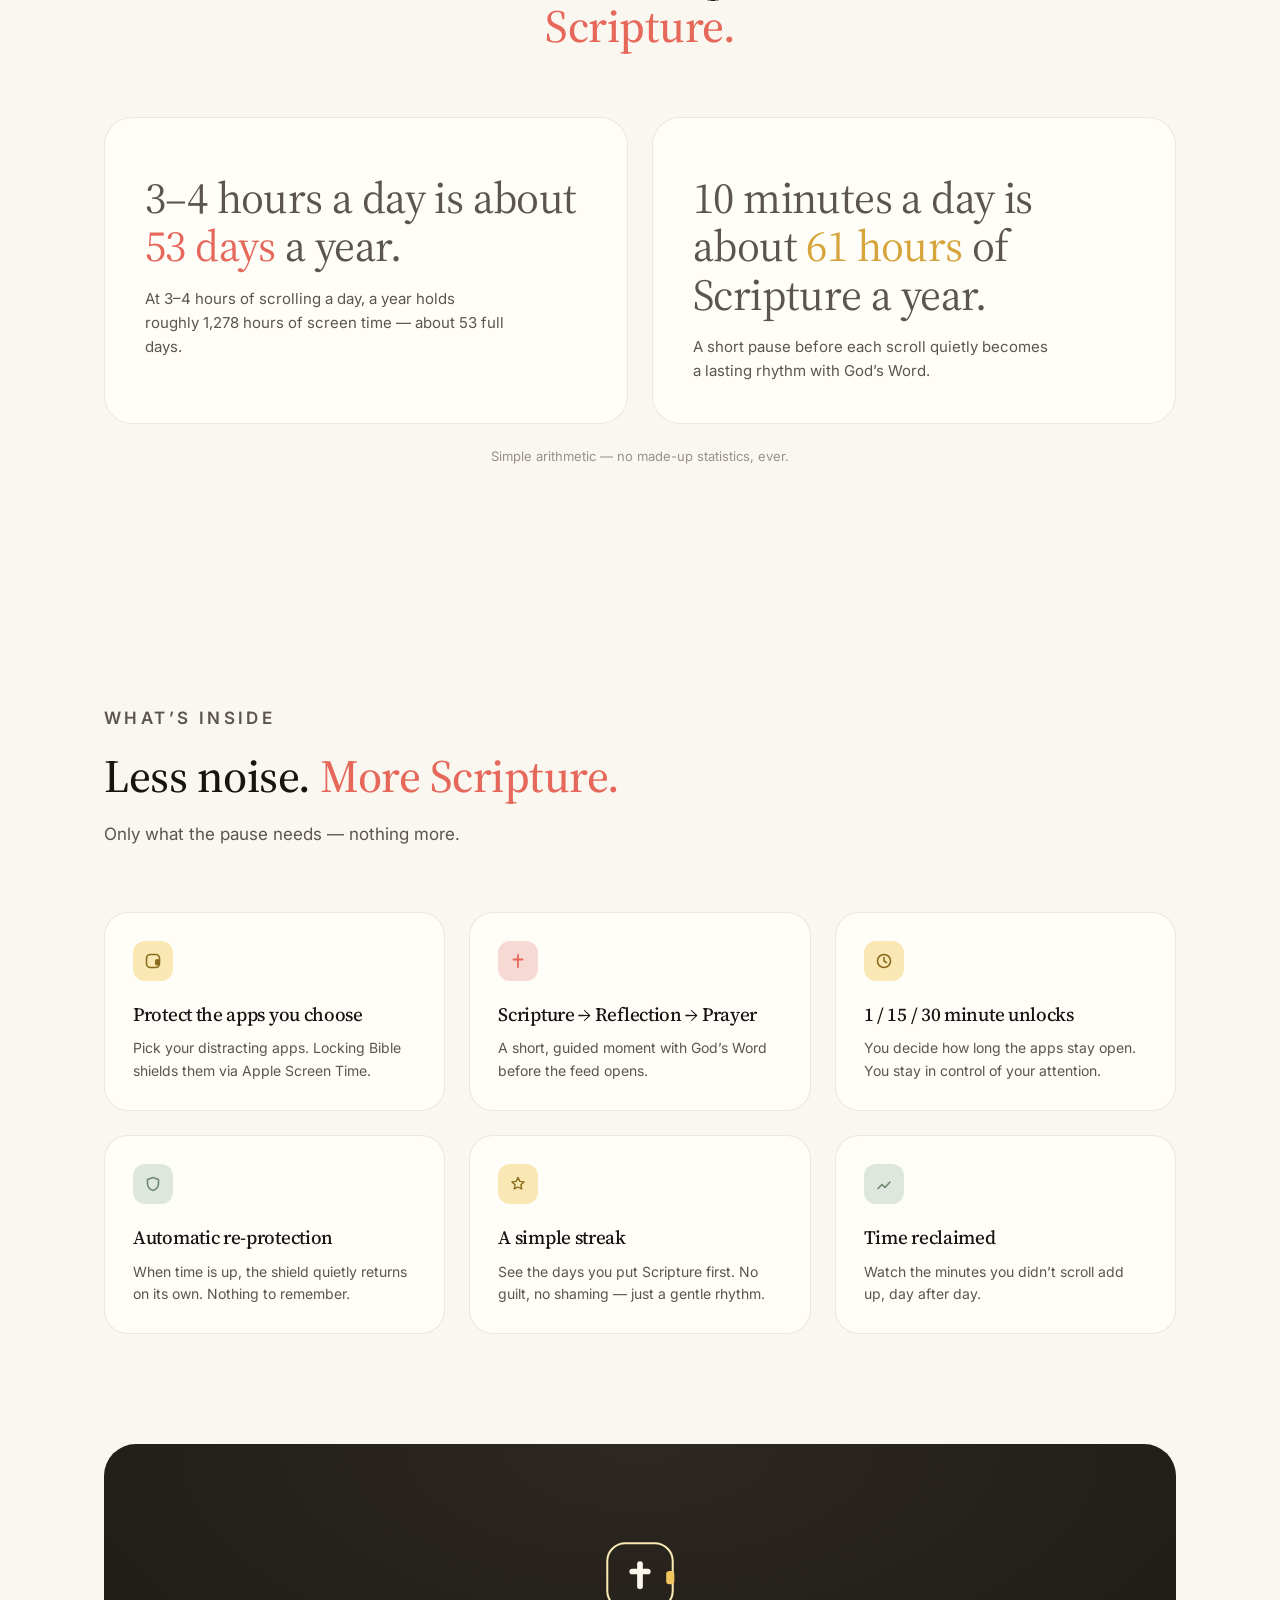
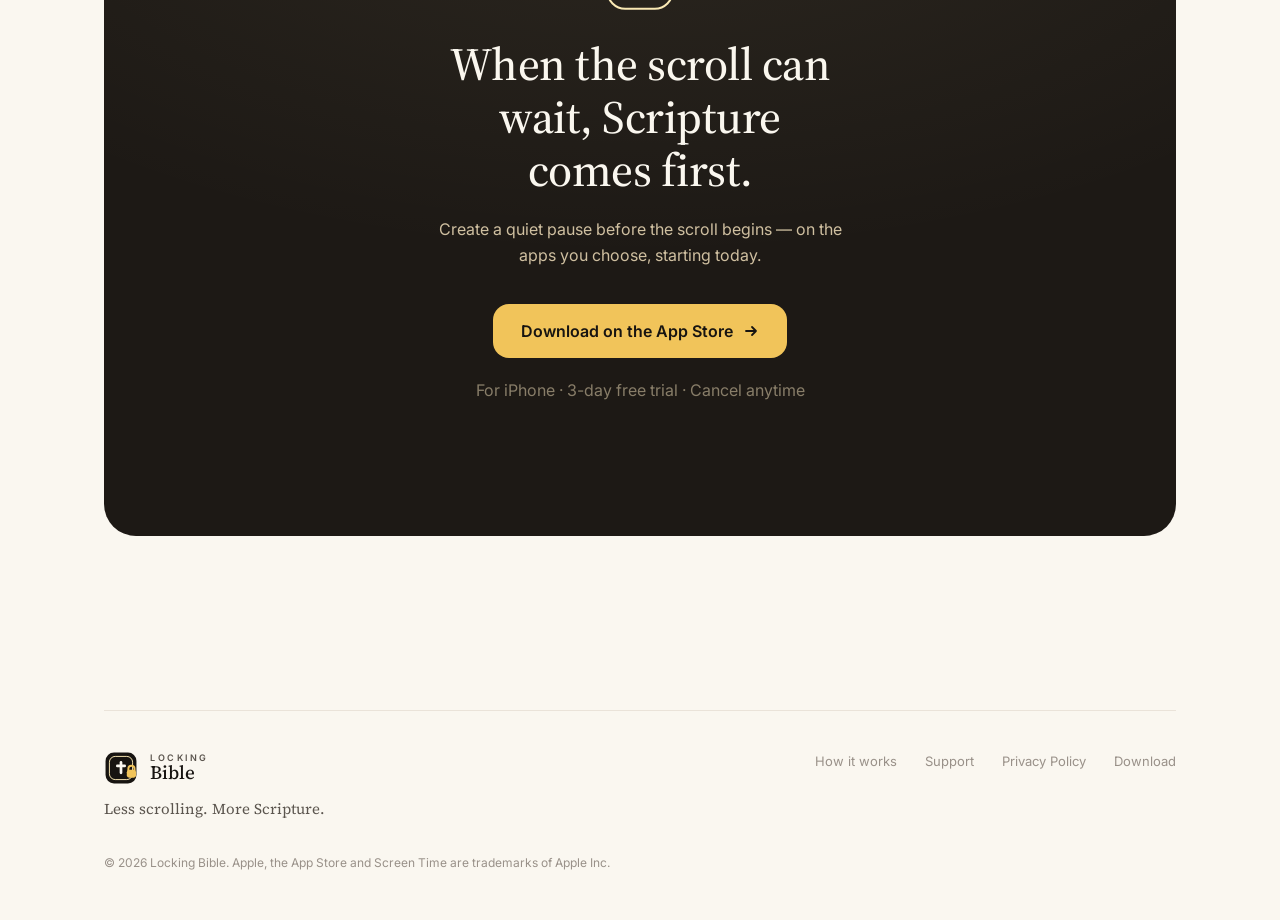
==== commit 43b9c42a: "Wire real App Store link, drop pricing section, use real app icons All download CTAs now point to th" ====
--- a/index.html
+++ b/index.html
@@ -4,10 +4,43 @@
 <meta charset="UTF-8">
 <meta name="viewport" content="width=device-width, initial-scale=1.0">
 <title>Locking Bible — Less scrolling. More Scripture.</title>
-<meta name="description" content="Locking Bible pauses the distracting apps you choose and gives you a short moment with God's Word before you can scroll. Scripture before scrolling.">
+<meta name="description" content="Locking Bible is an iOS app that pauses the distracting apps you choose and gives you a short moment with God's Word before you can scroll. Scripture before scrolling.">
+<link rel="canonical" href="https://lockingbible.com/">
+<meta name="apple-itunes-app" content="app-id=6809897876">
 <meta property="og:title" content="Locking Bible — Less scrolling. More Scripture.">
 <meta property="og:description" content="A quiet pause before the scroll begins. Scripture → Reflection → Prayer, then you choose when to return.">
 <meta property="og:type" content="website">
+<meta property="og:url" content="https://lockingbible.com/">
+<meta property="og:site_name" content="Locking Bible">
+<meta property="og:image" content="https://lockingbible.com/icon.png">
+<meta name="twitter:card" content="summary">
+<meta name="twitter:title" content="Locking Bible — Less scrolling. More Scripture.">
+<meta name="twitter:description" content="A quiet pause before the scroll begins. Scripture → Reflection → Prayer, then you choose when to return.">
+<meta name="twitter:image" content="https://lockingbible.com/icon.png">
+<link rel="apple-touch-icon" href="https://lockingbible.com/icon.png">
+<script type="application/ld+json">
+{
+  "@context": "https://schema.org",
+  "@graph": [
+    {
+      "@type": "SoftwareApplication",
+      "name": "Locking Bible",
+      "operatingSystem": "iOS",
+      "applicationCategory": "LifestyleApplication",
+      "description": "Locking Bible pauses the distracting apps you choose, using Apple Screen Time, and gives you a short moment with Scripture — a verse, a reflection, and a prayer — before you can scroll.",
+      "url": "https://lockingbible.com/",
+      "image": "https://lockingbible.com/icon.png",
+      "downloadUrl": "https://apps.apple.com/us/app/locking-bible-stop-scrolling/id6809897876",
+      "author": { "@type": "Person", "name": "Baptiste Guez" }
+    },
+    {
+      "@type": "WebSite",
+      "name": "Locking Bible",
+      "url": "https://lockingbible.com/"
+    }
+  ]
+}
+</script>
 <link rel="icon" href="data:image/svg+xml,%3Csvg xmlns='http://www.w3.org/2000/svg' viewBox='0 0 88 88'%3E%3Crect x='4' y='4' width='80' height='80' rx='22' fill='%23171411'/%3E%3Crect x='14' y='14' width='60' height='60' rx='15' fill='none' stroke='%23F9E8B3' stroke-width='2.5'/%3E%3Crect x='40.5' y='26' width='7' height='34' rx='3.5' fill='%23FAF7F0'/%3E%3Crect x='31' y='35' width='26' height='7' rx='3.5' fill='%23FAF7F0'/%3E%3Cpath d='M63 46a8 8 0 0 1 16 0v5H63z' fill='none' stroke='%23F1C45A' stroke-width='5'/%3E%3Crect x='59' y='49' width='24' height='20' rx='6' fill='%23F1C45A'/%3E%3C/svg%3E">
 <link rel="preconnect" href="https://fonts.googleapis.com">
 <link rel="preconnect" href="https://fonts.gstatic.com" crossorigin>
@@ -252,8 +285,12 @@
   }
 
   /* step 1 : app tiles */
-  .tiles{ display:grid; grid-template-columns:repeat(4, 40px); gap:14px; }
-  .tile{ width:40px; height:40px; border-radius:11px; opacity:0.9; }
+  .tiles{ display:grid; grid-template-columns:repeat(3, 44px); gap:14px 24px; }
+  .tile{
+    width:44px; height:44px; border-radius:11px; display:block;
+    background:#fff; border:1px solid rgba(234,227,217,0.9);
+    box-shadow:0 4px 10px -7px rgba(23,20,17,0.22);
+  }
   .pill-moss{
     display:inline-flex; align-items:center; gap:8px;
     background:var(--soft-moss); border-radius:999px; padding:8px 15px;
@@ -336,34 +373,6 @@
   .feature .ic.coral{ background:var(--soft-coral); color:var(--coral); }
   .feature h3{ font-family:var(--serif); font-weight:500; font-size:19px; letter-spacing:-0.3px; }
   .feature p{ font-size:14px; color:var(--soft-ink); margin-top:8px; }
-
-  /* ---------- pricing ---------- */
-  .plans{ display:grid; grid-template-columns:repeat(2, minmax(0,440px)); gap:24px; justify-content:center; }
-  @media (max-width:820px){ .plans{ grid-template-columns:minmax(0,440px); } }
-  .plan{
-    background:rgba(255,253,249,0.92);
-    border:1px solid rgba(234,227,217,0.85);
-    border-radius:28px; padding:40px;
-    display:flex; flex-direction:column;
-  }
-  .plan.featured{ border-color:var(--gold); border-width:1.5px; position:relative; }
-  .badge{
-    position:absolute; top:-14px; left:40px;
-    background:var(--soft-gold); border:1px solid var(--gold);
-    color:var(--ink); border-radius:999px; padding:5px 14px;
-    font-size:11px; font-weight:600; letter-spacing:0.12em; text-transform:uppercase;
-  }
-  .plan .name{ font-size:13px; font-weight:600; letter-spacing:0.14em; text-transform:uppercase; color:var(--muted-ink); }
-  .plan .price{ font-family:var(--serif); font-size:44px; letter-spacing:-0.6px; margin-top:16px; }
-  .plan .per{ font-family:var(--sans); font-size:15px; color:var(--soft-ink); letter-spacing:0; }
-  .plan ul{ list-style:none; margin:26px 0 34px; display:grid; gap:12px; }
-  .plan li{ font-size:14px; color:var(--soft-ink); display:flex; gap:10px; align-items:flex-start; }
-  .plan li::before{
-    content:""; width:16px; height:16px; flex:none; margin-top:2px;
-    border-radius:50%; background:var(--soft-gold);
-    background-image:url("data:image/svg+xml,%3Csvg xmlns='http://www.w3.org/2000/svg' viewBox='0 0 16 16'%3E%3Cpath d='M4.5 8.5l2.5 2.5 4.5-5' fill='none' stroke='%23D6A43A' stroke-width='1.8' stroke-linecap='round' stroke-linejoin='round'/%3E%3C/svg%3E");
-  }
-  .plan .btn{ margin-top:auto; width:100%; }
 
   /* ---------- final CTA (shield card) ---------- */
   .final{
@@ -424,7 +433,6 @@
     <nav class="nav-links" aria-label="Main">
       <a class="link" href="#how">How it works</a>
       <a class="link" href="#time">Your time</a>
-      <a class="link" href="#pricing">Pricing</a>
       <a class="btn btn-ink" href="#" data-appstore>Download</a>
     </nav>
   </div>
@@ -497,16 +505,17 @@
             <h3>Choose the apps you want to protect.</h3>
             <p class="desc">You decide which apps should pause before you scroll.</p>
           </div>
-          <div class="step-visual" aria-hidden="true">
+          <div class="step-visual">
             <div class="tiles">
-              <span class="tile" style="background:#171411"></span>
-              <span class="tile" style="background:#C9534B"></span>
-              <span class="tile" style="background:#D98B3A"></span>
-              <span class="tile" style="background:#6F8A72"></span>
-              <span class="tile" style="background:#B0685E"></span>
-              <span class="tile" style="background:#5B554E"></span>
-              <span class="tile" style="background:#D6A43A"></span>
-              <span class="tile" style="background:#999189"></span>
+              <img class="tile" src="assets/icons/x.png" alt="X" width="44" height="44" loading="lazy">
+              <img class="tile" src="assets/icons/netflix.png" alt="Netflix" width="44" height="44" loading="lazy">
+              <img class="tile" src="assets/icons/youtube.png" alt="YouTube" width="44" height="44" loading="lazy">
+              <img class="tile" src="assets/icons/ubereats.png" alt="Uber Eats" width="44" height="44" loading="lazy">
+              <img class="tile" src="assets/icons/tiktok.png" alt="TikTok" width="44" height="44" loading="lazy">
+              <img class="tile" src="assets/icons/facebook.png" alt="Facebook" width="44" height="44" loading="lazy">
+              <img class="tile" src="assets/icons/tinder.png" alt="Tinder" width="44" height="44" loading="lazy">
+              <img class="tile" src="assets/icons/instagram.png" alt="Instagram" width="44" height="44" loading="lazy">
+              <img class="tile" src="assets/icons/snapchat.png" alt="Snapchat" width="44" height="44" loading="lazy">
             </div>
             <span class="pill-moss"><span class="dot"></span>Paused until Scripture</span>
           </div>
@@ -649,43 +658,6 @@
           </div>
           <h3>Time reclaimed</h3>
           <p>Watch the minutes you didn&rsquo;t scroll add up, day after day.</p>
-        </article>
-      </div>
-    </div>
-  </section>
-
-  <!-- ======================= PRICING ======================= -->
-  <section id="pricing">
-    <div class="wrap">
-      <div class="section-head center reveal">
-        <p class="eyebrow">Pricing</p>
-        <h2>Build a rhythm <span class="accent">that lasts.</span></h2>
-        <p>Start with a 3-day free trial. Cancel anytime in your App&nbsp;Store settings.</p>
-      </div>
-      <div class="plans">
-        <article class="plan reveal">
-          <p class="name">Weekly</p>
-          <p class="price">$4.99 <span class="per">/ week</span></p>
-          <ul>
-            <li>Every feature included</li>
-            <li>Protect the apps you choose</li>
-            <li>Cancel anytime</li>
-          </ul>
-          <a class="btn btn-quiet" href="#" data-appstore>Start weekly</a>
-        </article>
-        <article class="plan featured reveal">
-          <span class="badge">3-day free trial</span>
-          <p class="name">Yearly</p>
-          <p class="price">$39.99 <span class="per">/ year</span></p>
-          <ul>
-            <li>Every feature included</li>
-            <li>3-day free trial, then $39.99/year</li>
-            <li>Cancel anytime</li>
-          </ul>
-          <a class="btn btn-gold" href="#" data-appstore>
-            Start free trial
-            <svg class="arrow" width="16" height="16" viewBox="0 0 16 16" fill="none" aria-hidden="true"><path d="M3 8h10M9 4l4 4-4 4" stroke="currentColor" stroke-width="1.8" stroke-linecap="round" stroke-linejoin="round"/></svg>
-          </a>
         </article>
       </div>
     </div>
@@ -737,7 +709,6 @@
       </div>
       <nav class="foot-links" aria-label="Footer">
         <a href="#how">How it works</a>
-        <a href="#pricing">Pricing</a>
         <a href="support/">Support</a>
         <a href="privacy/">Privacy Policy</a>
         <a href="#" data-appstore>Download</a>
@@ -752,7 +723,7 @@
      APP STORE LINK — replace this one URL when you have it.
      Every "Download" button on the page uses it automatically.
      ============================================================ */
-  const APP_STORE_URL = "#"; // e.g. "https://apps.apple.com/app/id0000000000"
+  const APP_STORE_URL = "https://apps.apple.com/us/app/locking-bible-stop-scrolling/id6809897876";
 
   document.querySelectorAll("[data-appstore]").forEach(a => {
     a.href = APP_STORE_URL;
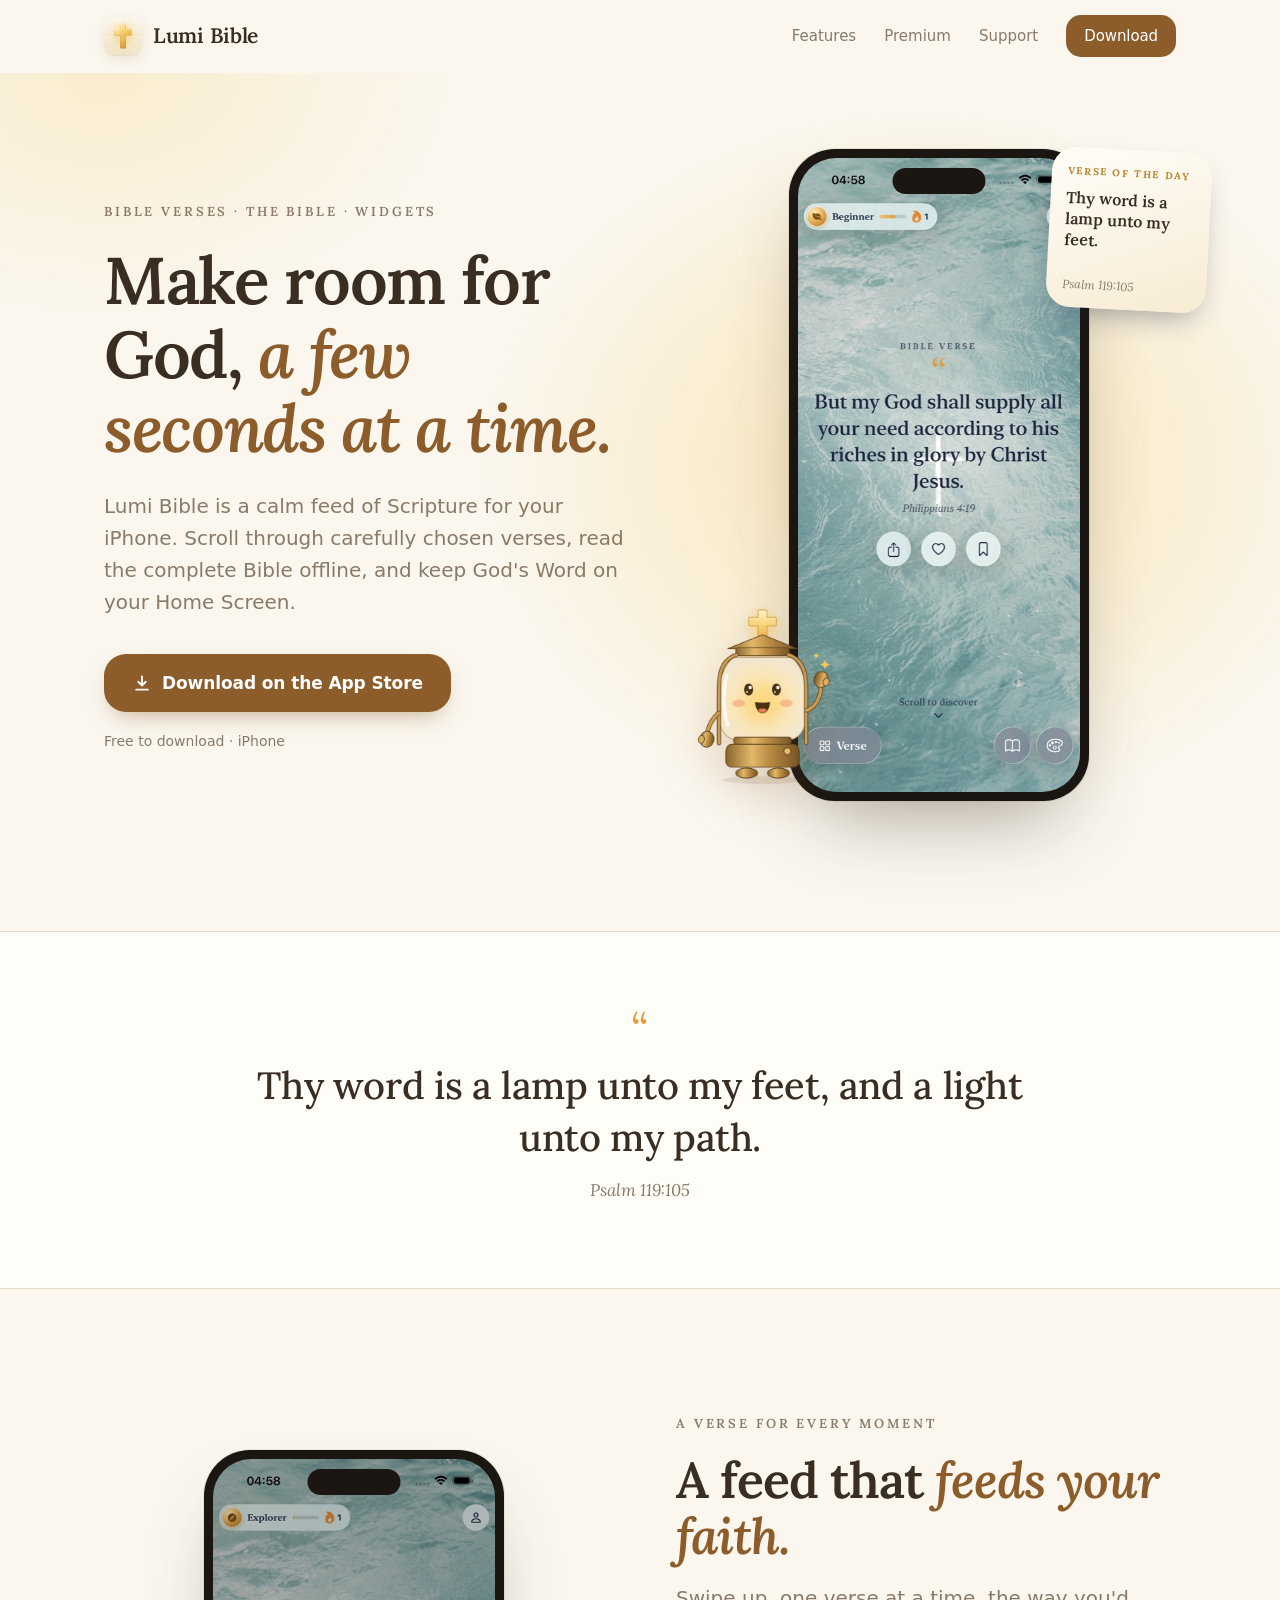
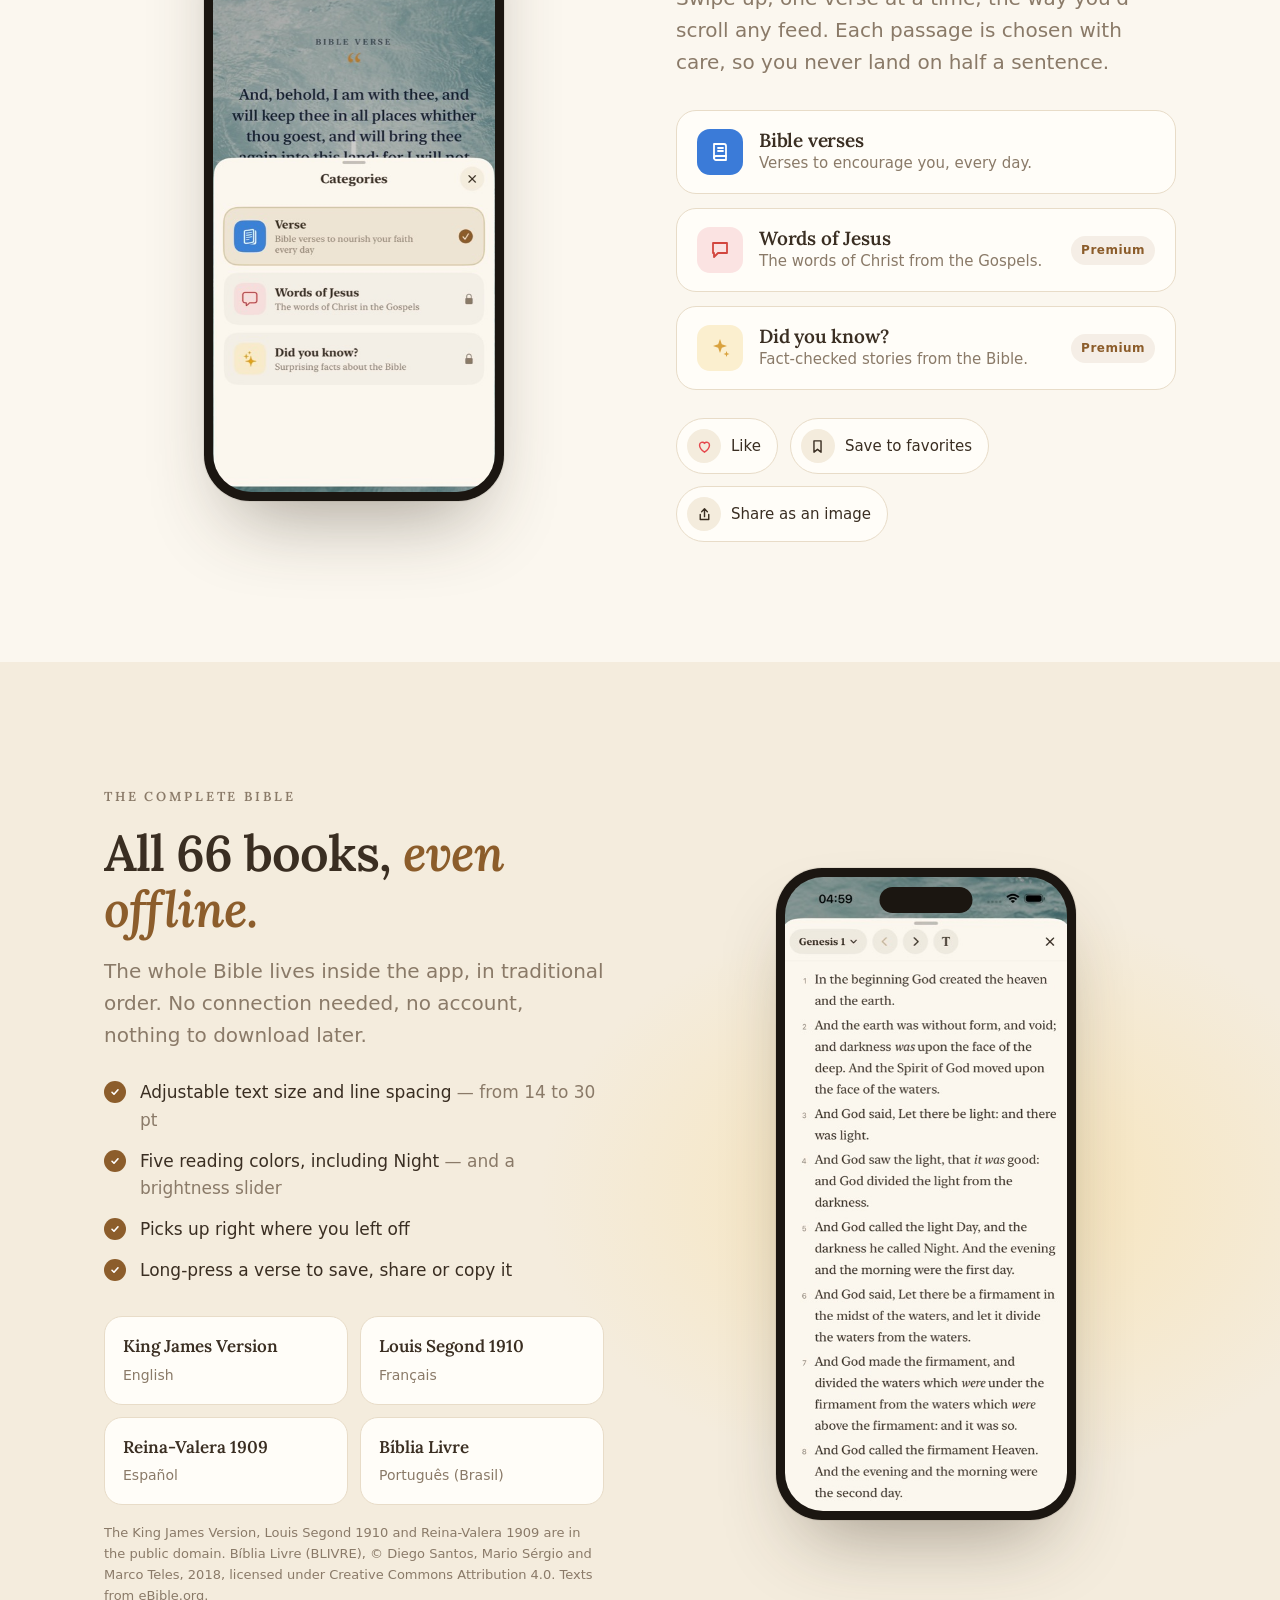
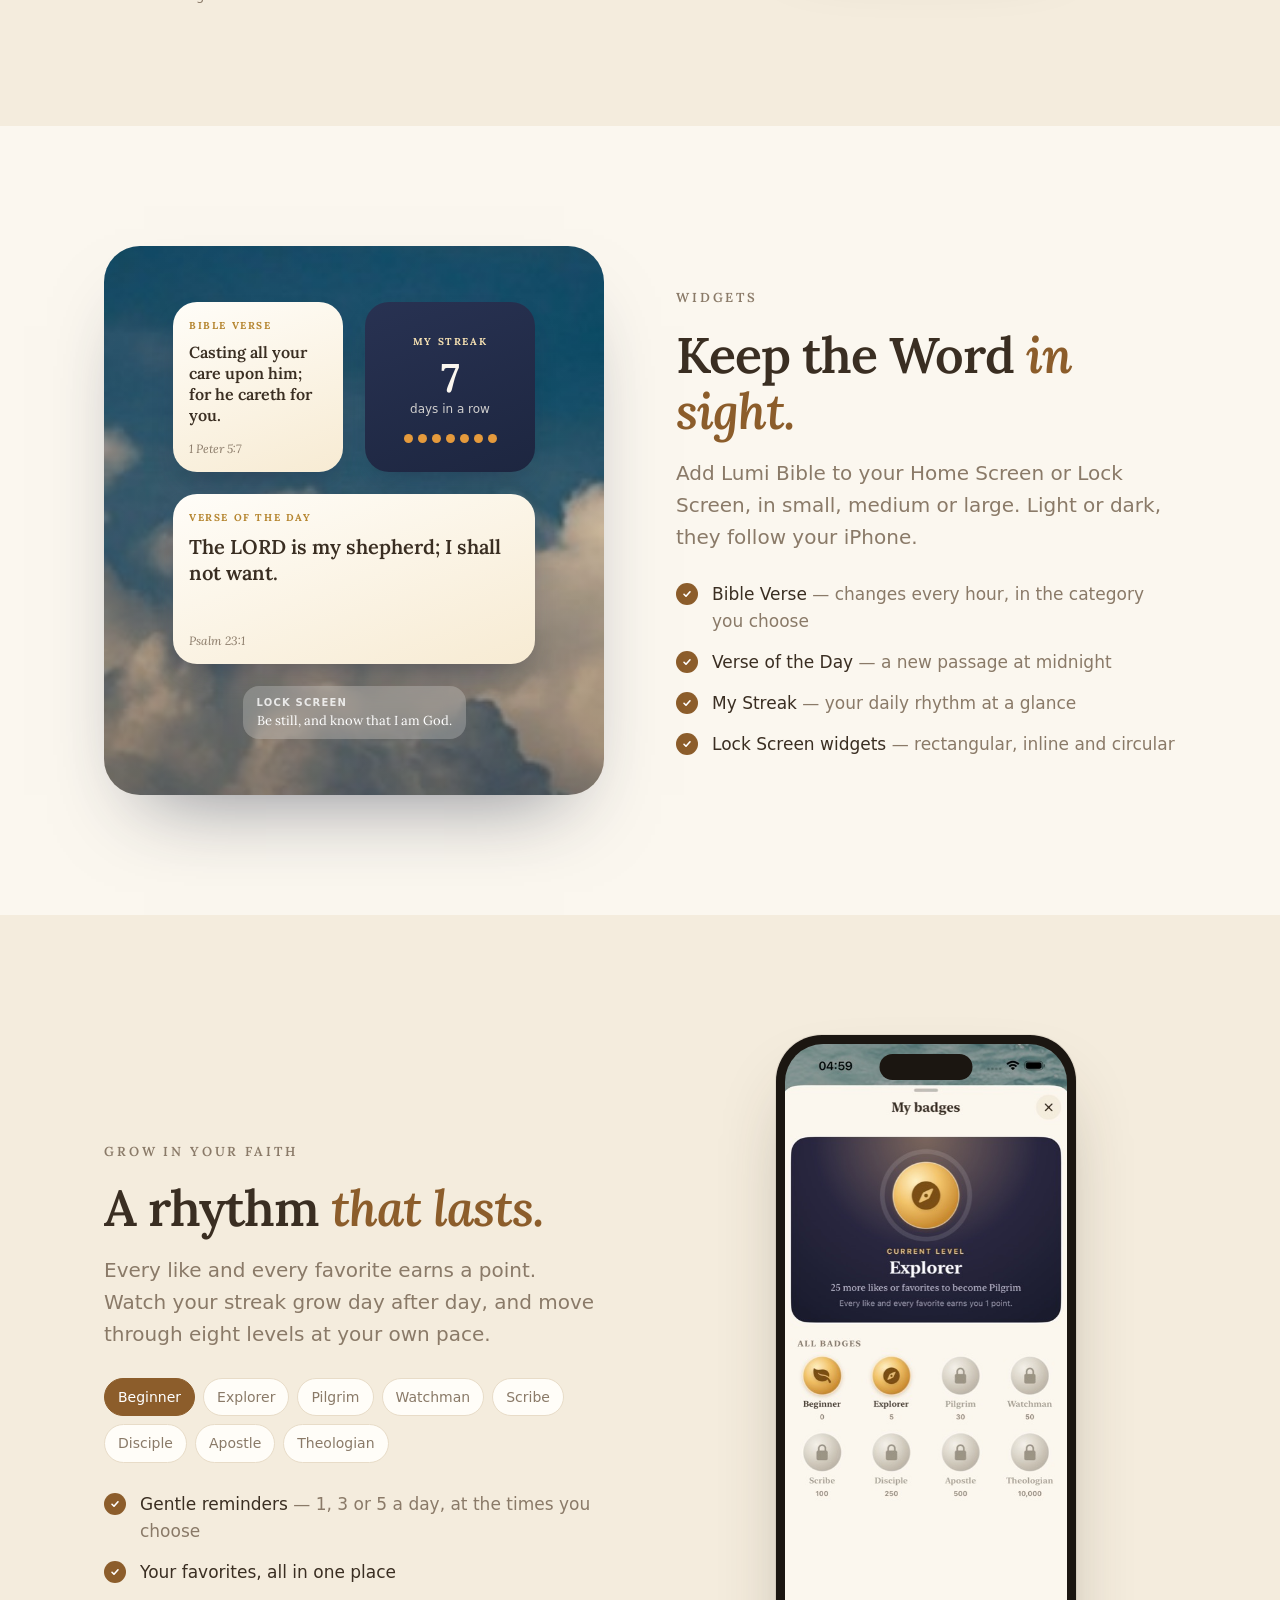
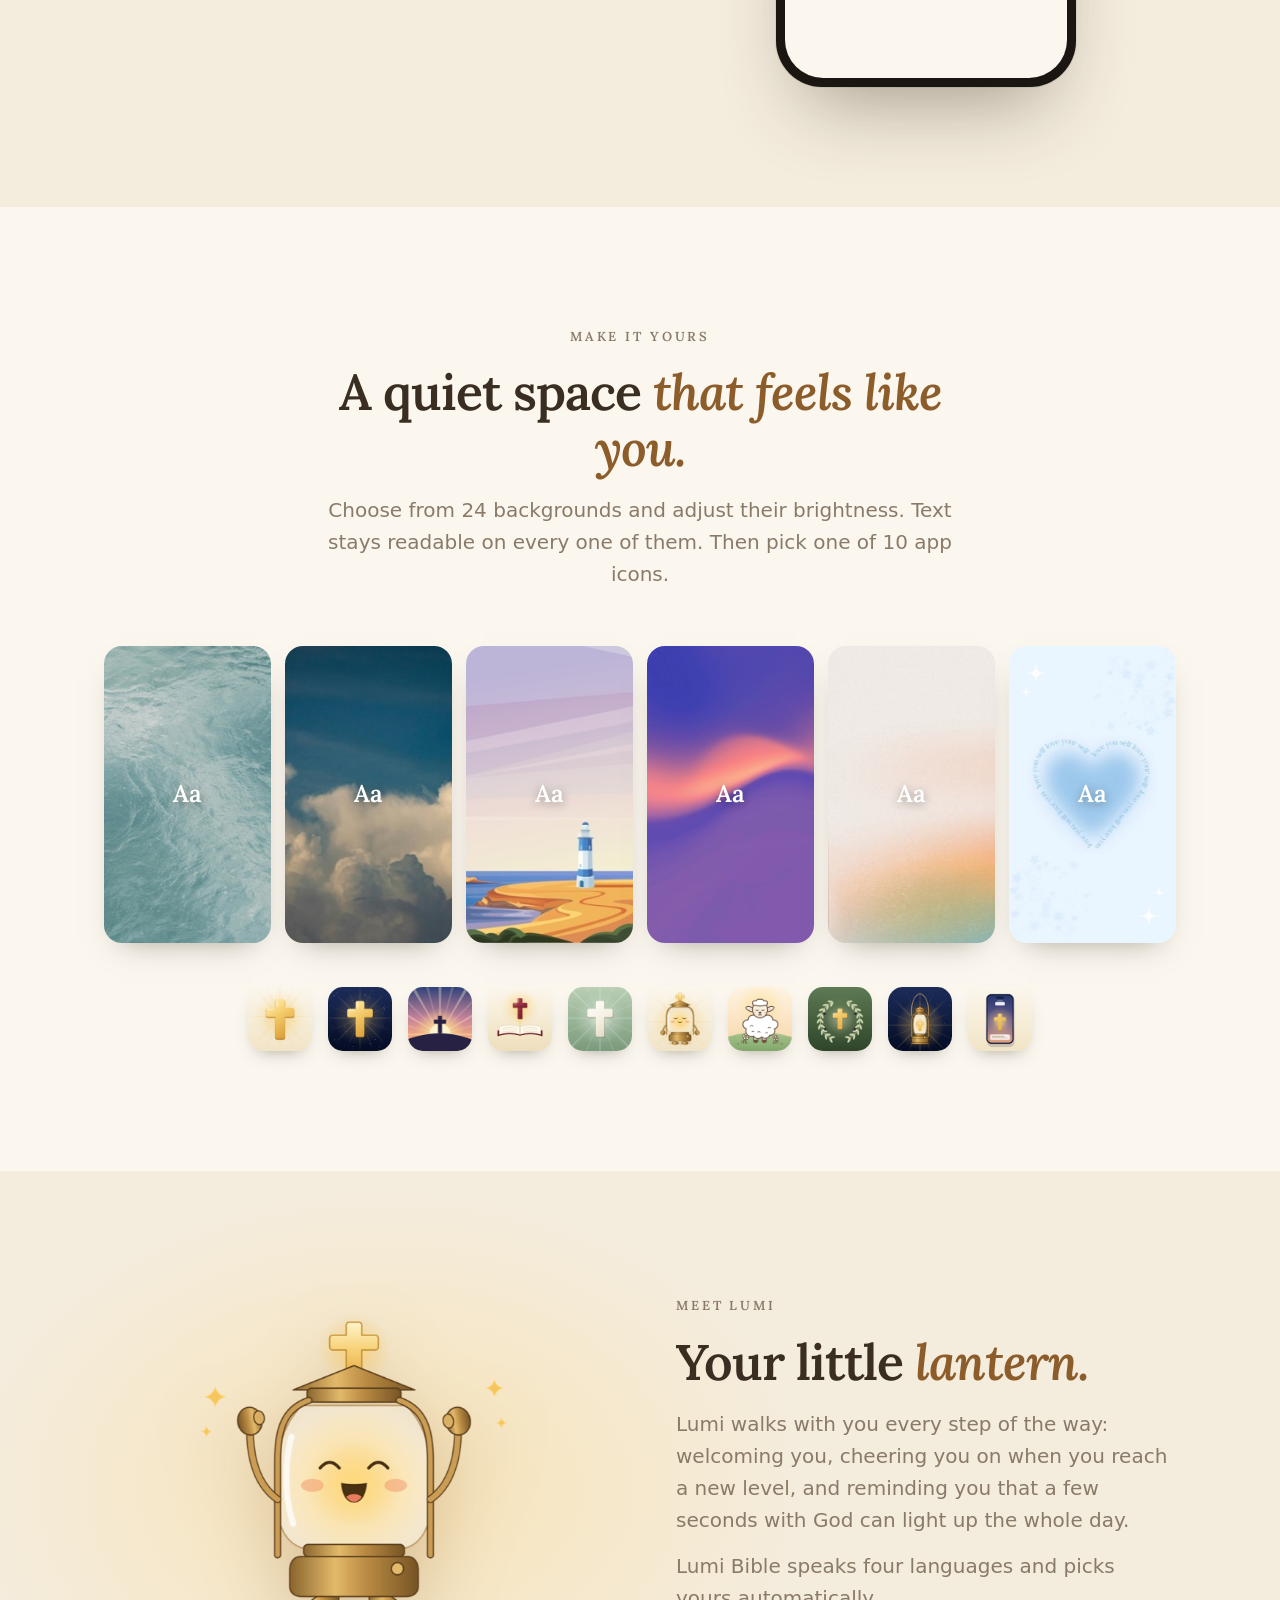
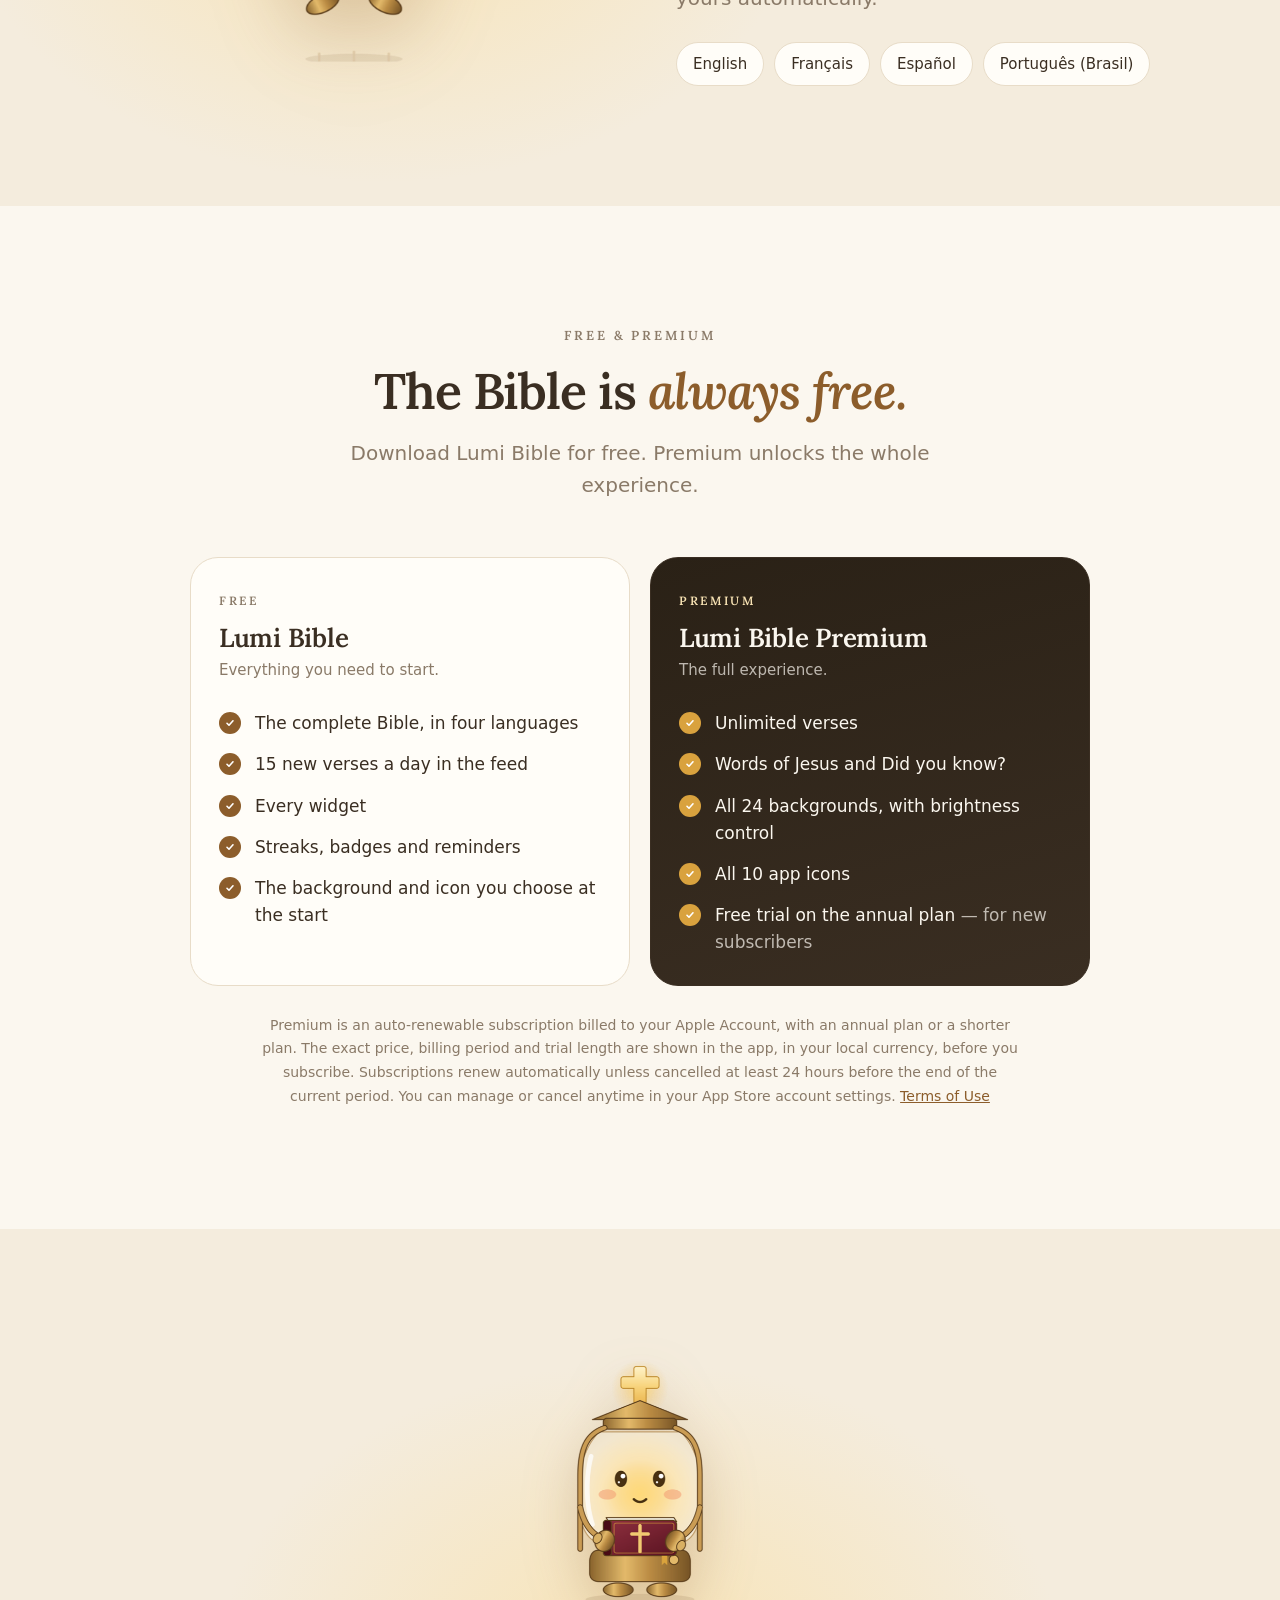
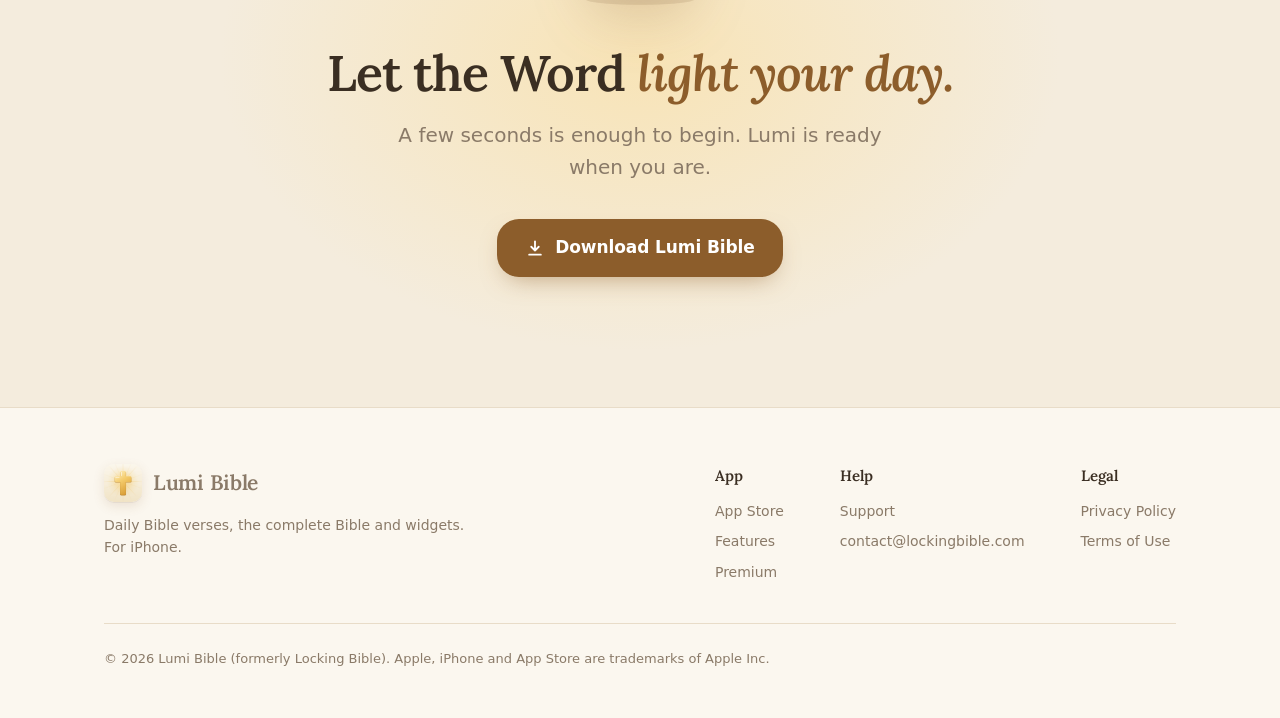
==== commit 0028f0b3: "Lumi Bible 2.0 : refonte complète du site - Nouvelle DA reprise de l'app V2 (crème, bronze, halo dor" ====
--- a/index.html
+++ b/index.html
@@ -3,741 +3,501 @@
 <head>
 <meta charset="UTF-8">
 <meta name="viewport" content="width=device-width, initial-scale=1.0">
-<title>Locking Bible — Less scrolling. More Scripture.</title>
-<meta name="description" content="Locking Bible is an iOS app that pauses the distracting apps you choose and gives you a short moment with God's Word before you can scroll. Scripture before scrolling.">
+<title>Lumi Bible — Daily Bible verses, the complete Bible and widgets</title>
+<meta name="description" content="Lumi Bible helps you make room for God in your everyday life, a few seconds at a time: a feed of Bible verses, the complete Bible offline in four languages, and Home Screen and Lock Screen widgets. For iPhone.">
 <link rel="canonical" href="https://lockingbible.com/">
+<meta name="theme-color" content="#FBF7EF">
 <meta name="apple-itunes-app" content="app-id=6809897876">
-<meta property="og:title" content="Locking Bible — Less scrolling. More Scripture.">
-<meta property="og:description" content="A quiet pause before the scroll begins. Scripture → Reflection → Prayer, then you choose when to return.">
+<meta property="og:title" content="Lumi Bible — A verse for every moment">
+<meta property="og:description" content="Bible verses, the complete Bible offline and beautiful widgets that keep God's Word in sight all day long.">
 <meta property="og:type" content="website">
 <meta property="og:url" content="https://lockingbible.com/">
-<meta property="og:site_name" content="Locking Bible">
-<meta property="og:image" content="https://lockingbible.com/icon.png">
-<meta name="twitter:card" content="summary">
-<meta name="twitter:title" content="Locking Bible — Less scrolling. More Scripture.">
-<meta name="twitter:description" content="A quiet pause before the scroll begins. Scripture → Reflection → Prayer, then you choose when to return.">
-<meta name="twitter:image" content="https://lockingbible.com/icon.png">
-<link rel="apple-touch-icon" href="https://lockingbible.com/icon.png">
+<meta property="og:site_name" content="Lumi Bible">
+<meta property="og:image" content="https://lockingbible.com/og-image.png">
+<meta property="og:image:width" content="1200">
+<meta property="og:image:height" content="630">
+<meta name="twitter:card" content="summary_large_image">
+<meta name="twitter:title" content="Lumi Bible — A verse for every moment">
+<meta name="twitter:description" content="Bible verses, the complete Bible offline and beautiful widgets that keep God's Word in sight all day long.">
+<meta name="twitter:image" content="https://lockingbible.com/og-image.png">
+<link rel="icon" type="image/png" sizes="96x96" href="/favicon.png">
+<link rel="icon" href="/favicon.ico" sizes="any">
+<link rel="apple-touch-icon" href="/apple-touch-icon.png">
 <script type="application/ld+json">
 {
   "@context": "https://schema.org",
   "@graph": [
     {
-      "@type": "SoftwareApplication",
-      "name": "Locking Bible",
+      "@type": "Organization",
+      "name": "Lumi Bible",
+      "url": "https://lockingbible.com/",
+      "logo": "https://lockingbible.com/icon.png",
+      "email": "contact@lockingbible.com"
+    },
+    {
+      "@type": "MobileApplication",
+      "name": "Lumi Bible",
+      "alternateName": "Locking Bible",
       "operatingSystem": "iOS",
       "applicationCategory": "LifestyleApplication",
-      "description": "Locking Bible pauses the distracting apps you choose, using Apple Screen Time, and gives you a short moment with Scripture — a verse, a reflection, and a prayer — before you can scroll.",
+      "description": "A feed of Bible verses, words of Jesus and Bible facts, the complete Bible offline in English, French, Spanish and Portuguese, and Home Screen and Lock Screen widgets.",
       "url": "https://lockingbible.com/",
       "image": "https://lockingbible.com/icon.png",
-      "downloadUrl": "https://apps.apple.com/us/app/locking-bible-stop-scrolling/id6809897876",
+      "downloadUrl": "https://apps.apple.com/app/id6809897876",
+      "inLanguage": ["en", "fr", "es", "pt-BR"],
       "author": { "@type": "Person", "name": "Baptiste Guez" }
     },
     {
       "@type": "WebSite",
-      "name": "Locking Bible",
+      "name": "Lumi Bible",
       "url": "https://lockingbible.com/"
     }
   ]
 }
 </script>
-<link rel="icon" href="data:image/svg+xml,%3Csvg xmlns='http://www.w3.org/2000/svg' viewBox='0 0 88 88'%3E%3Crect x='4' y='4' width='80' height='80' rx='22' fill='%23171411'/%3E%3Crect x='14' y='14' width='60' height='60' rx='15' fill='none' stroke='%23F9E8B3' stroke-width='2.5'/%3E%3Crect x='40.5' y='26' width='7' height='34' rx='3.5' fill='%23FAF7F0'/%3E%3Crect x='31' y='35' width='26' height='7' rx='3.5' fill='%23FAF7F0'/%3E%3Cpath d='M63 46a8 8 0 0 1 16 0v5H63z' fill='none' stroke='%23F1C45A' stroke-width='5'/%3E%3Crect x='59' y='49' width='24' height='20' rx='6' fill='%23F1C45A'/%3E%3C/svg%3E">
 <link rel="preconnect" href="https://fonts.googleapis.com">
 <link rel="preconnect" href="https://fonts.gstatic.com" crossorigin>
-<link href="https://fonts.googleapis.com/css2?family=Source+Serif+4:opsz,wght@8..60,400;8..60,500;8..60,600&family=Inter:wght@400;500;600;700&display=swap" rel="stylesheet">
+<link href="https://fonts.googleapis.com/css2?family=Lora:ital,wght@0,400;0,500;0,600;0,700;1,400;1,500&display=swap" rel="stylesheet">
+<link rel="stylesheet" href="/assets/site.css">
 <style>
-  :root{
-    --ivory:#FAF7F0;
-    --warm-ivory:#FFF3D8;
-    --surface:#FFFDF9;
-    --ink:#171411;
-    --soft-ink:#5B554E;
-    --muted-ink:#999189;
-    --gold:#F1C45A;
-    --deep-gold:#D6A43A;
-    --soft-gold:#F9E8B3;
-    --coral:#E5685B;
-    --soft-coral:#F7D9D4;
-    --moss:#6F8A72;
-    --soft-moss:#DEE7DE;
-    --hairline:#EAE3D9;
-    --serif:"Source Serif 4", "New York", Georgia, "Times New Roman", serif;
-    --sans:"Inter", -apple-system, BlinkMacSystemFont, "SF Pro Text", "Segoe UI", system-ui, sans-serif;
+  /* ---------- Hero ---------- */
+  .hero{ padding:56px 0 110px; overflow:hidden; --gx:72%; --gy:46%; }
+  .hero::before{
+    background:
+      radial-gradient(640px 520px at 72% 46%, rgba(248,227,180,1), rgba(248,227,180,0) 70%),
+      radial-gradient(520px 360px at 8% 0%, rgba(248,227,180,.55), rgba(248,227,180,0) 70%);
   }
-
-  *{ margin:0; padding:0; box-sizing:border-box; }
-  html{ scroll-behavior:smooth; }
-  @media (prefers-reduced-motion: reduce){
-    html{ scroll-behavior:auto; }
-    *, *::before, *::after{ animation:none !important; transition:none !important; }
+  .hero .split{ grid-template-columns:1.05fr .95fr; }
+  .hero h1{ margin:20px 0 24px; }
+  .hero .lead{ max-width:520px; }
+  .hero-cta{ display:flex; align-items:center; gap:18px; flex-wrap:wrap; margin-top:36px; }
+  .hero-cta small{ font-size:14px; color:var(--ink-soft); }
+  .hero-art{ position:relative; padding:20px 0; }
+  .hero-art .lumi{
+    position:absolute; left:calc(50% - 250px); bottom:4%; width:150px;
+    filter:drop-shadow(0 18px 24px rgba(140,93,43,.22));
+    animation:float 6s ease-in-out infinite;
   }
-
-  body{
-    font-family:var(--sans);
-    color:var(--ink);
-    background-color:var(--ivory);
-    background-image:
-      radial-gradient(120% 90% at 16% 4%, var(--warm-ivory) 0%, rgba(255,243,216,0) 55%),
-      radial-gradient(70% 60% at 92% 96%, rgba(247,217,212,0.10) 0%, rgba(247,217,212,0) 60%),
-      linear-gradient(to bottom, rgba(249,232,179,0.03), rgba(249,232,179,0));
-    background-attachment:fixed;
-    font-size:16px;
-    line-height:1.6;
-    -webkit-font-smoothing:antialiased;
+  .hero-art .w-float{ position:absolute; right:calc(50% - 270px); top:3%; width:160px; transform:rotate(3deg); }
+  @keyframes float{ 0%,100%{ transform:translateY(0) } 50%{ transform:translateY(-8px) } }
+  @media (max-width:900px){
+    .hero{ padding:32px 0 80px; text-align:center; }
+    .hero .split{ grid-template-columns:1fr; }
+    .hero .lead{ margin:0 auto; }
+    .hero-cta{ justify-content:center; }
+    .hero-art .lumi{ width:110px; left:calc(50% - 185px); }
+    .hero-art .w-float{ width:130px; right:calc(50% - 200px); top:0; }
   }
-
-  .wrap{ max-width:1120px; margin:0 auto; padding:0 24px; }
-
-  /* ---------- shared type ---------- */
-  .eyebrow{
-    font-size:11px; font-weight:600; letter-spacing:0.2em; text-transform:uppercase;
-    color:var(--muted-ink); margin-bottom:18px;
+  @media (max-width:420px){ .hero-art .w-float{ display:none; } .hero-art .lumi{ left:-4px; width:96px; } }
+
+  /* ---------- Verse strip ---------- */
+  .verse-strip{ padding:84px 0; text-align:center; border-top:1px solid var(--line); border-bottom:1px solid var(--line); background:var(--card); }
+  .verse-strip blockquote{ font-family:var(--serif); font-size:clamp(26px,3.4vw,38px); line-height:1.35; letter-spacing:-0.01em; max-width:820px; margin:18px auto 14px; font-weight:500; }
+  .verse-strip cite{ font-family:var(--serif); font-style:italic; color:var(--ink-soft); font-size:17px; }
+
+  /* ---------- Categories ---------- */
+  .cats{ display:grid; gap:14px; margin-top:32px; }
+  .cat{ display:flex; gap:16px; align-items:center; background:var(--card); border:1px solid var(--line); border-radius:20px; padding:18px 20px; }
+  .cat .ico{ flex:none; width:46px; height:46px; border-radius:13px; display:grid; place-items:center; }
+  .cat .ico svg{ width:24px; height:24px; }
+  .cat h3{ font-size:19px; }
+  .cat p{ font-size:15px; color:var(--ink-soft); line-height:1.45; margin-top:2px; }
+  .cat .tag{ margin-left:auto; flex:none; font-size:12px; font-weight:600; letter-spacing:.04em; color:var(--brown); background:rgba(140,93,43,.09); padding:5px 10px; border-radius:99px; }
+  .actions{ display:flex; gap:12px; margin-top:28px; flex-wrap:wrap; }
+  .action{ display:flex; align-items:center; gap:10px; padding:10px 16px 10px 10px; border-radius:99px; background:var(--card); border:1px solid var(--line); font-size:15px; font-weight:500; }
+  .action i{ width:34px; height:34px; border-radius:50%; background:var(--cream-deep); display:grid; place-items:center; }
+  .action svg{ width:17px; height:17px; }
+
+  /* ---------- Bible ---------- */
+  .translations{ display:grid; grid-template-columns:1fr 1fr; gap:12px; margin-top:32px; }
+  .tr{ background:var(--card); border:1px solid var(--line); border-radius:18px; padding:16px 18px; }
+  .tr b{ display:block; font-family:var(--serif); font-size:17px; font-weight:600; }
+  .tr span{ font-size:14px; color:var(--ink-soft); }
+  .credit{ font-size:13px; color:var(--ink-soft); margin-top:18px; line-height:1.6; }
+  @media (max-width:420px){ .translations{ grid-template-columns:1fr; } }
+
+  /* ---------- Widgets ---------- */
+  .widget-stage{
+    position:relative; border-radius:36px; overflow:hidden; padding:56px 40px;
+    background:url("/assets/walls/3.jpg") center/cover;
+    display:grid; grid-template-columns:repeat(2,minmax(0,170px)); grid-auto-rows:auto; gap:22px; justify-content:center;
+    box-shadow:0 40px 80px -40px rgba(29,38,64,.55);
   }
-  h1,h2,.serif{ font-family:var(--serif); font-weight:500; letter-spacing:-0.5px; }
-  h1{ font-size:clamp(42px, 6vw, 68px); line-height:1.08; letter-spacing:-1px; }
-  h2{ font-size:clamp(32px, 4.2vw, 46px); line-height:1.15; }
-  .accent{ color:var(--coral); }
-  .lede{ font-size:17px; color:var(--soft-ink); max-width:46ch; }
-
-  /* ---------- buttons ---------- */
-  .btn{
-    display:inline-flex; align-items:center; justify-content:center; gap:10px;
-    height:54px; padding:0 28px; border-radius:16px;
-    font-family:var(--sans); font-size:16px; font-weight:600; text-decoration:none;
-    transition:transform 150ms ease-out, opacity 150ms ease-out, background 150ms ease-out;
-    cursor:pointer; border:none;
+  .widget-stage::before{ content:""; position:absolute; inset:0; background:linear-gradient(180deg,rgba(29,38,64,.08),rgba(29,38,64,.28)); }
+  .widget-stage > *{ position:relative; }
+  .w{
+    background:linear-gradient(160deg,#FFFDF8 0%,#F7EBD3 100%); border-radius:24px; padding:16px 16px 14px;
+    box-shadow:0 14px 30px -12px rgba(29,38,64,.45); color:var(--ink);
+    display:flex; flex-direction:column; aspect-ratio:1;
   }
-  .btn:active{ transform:scale(0.985); opacity:0.92; }
-  .btn-gold{ background:var(--gold); color:var(--ink); }
-  .btn-gold:hover{ background:var(--deep-gold); }
-  .btn-ink{ background:var(--ink); color:var(--ivory); }
-  .btn-ink:hover{ opacity:0.9; }
-  .btn-quiet{
-    background:transparent; color:var(--ink); border:1px solid var(--hairline);
-  }
-  .btn-quiet:hover{ border-color:var(--muted-ink); }
-  .btn .arrow{ transition:transform 150ms ease-out; }
-  .btn:hover .arrow{ transform:translateX(3px); }
-  .btn-note{ font-size:13px; color:var(--muted-ink); margin-top:14px; }
-
-  /* ---------- nav ---------- */
-  header{
-    position:sticky; top:0; z-index:50;
-    background:rgba(250,247,240,0.82);
-    backdrop-filter:blur(14px); -webkit-backdrop-filter:blur(14px);
-    border-bottom:1px solid rgba(234,227,217,0.85);
-  }
-  .nav{
-    display:flex; align-items:center; justify-content:space-between;
-    height:72px;
-  }
-  .brand{ display:flex; align-items:center; gap:12px; text-decoration:none; color:var(--ink); }
-  .brand svg{ width:38px; height:38px; display:block; }
-  .wordmark{ line-height:1.05; }
-  .wordmark .top{
-    display:block; font-size:9px; font-weight:600; letter-spacing:0.28em; color:var(--soft-ink);
-  }
-  .wordmark .bottom{ display:block; font-family:var(--serif); font-size:19px; font-weight:500; }
-  .nav-links{ display:flex; align-items:center; gap:32px; }
-  .nav-links a.link{
-    font-size:14px; font-weight:500; color:var(--soft-ink); text-decoration:none;
-    transition:color 150ms ease-out;
-  }
-  .nav-links a.link:hover{ color:var(--ink); }
-  .nav .btn{ height:42px; padding:0 20px; border-radius:13px; font-size:14px; }
-  @media (max-width:640px){ .nav-links a.link{ display:none; } }
-
-  /* ---------- hero ---------- */
-  .hero{ padding:96px 0 60px; }
-  .hero-grid{
-    display:grid; grid-template-columns:1.05fr 0.95fr; gap:64px; align-items:center;
-  }
-  @media (max-width:900px){
-    .hero-grid{ grid-template-columns:1fr; gap:72px; }
-    .hero{ padding-top:64px; }
-  }
-  .hero .lede{ margin:26px 0 38px; }
-
-  /* ---------- phone mockup ---------- */
-  .phone{
-    width:min(320px, 82vw);
-    aspect-ratio: 320 / 660;
-    border-radius:48px;
-    background:var(--ink);
-    padding:12px;
-    box-shadow:
-      0 1px 0 rgba(23,20,17,0.04),
-      0 24px 60px -24px rgba(23,20,17,0.28);
-    margin:0 auto;
-  }
-  .screen{
-    width:100%; height:100%; border-radius:38px; overflow:hidden;
-    display:flex; flex-direction:column; position:relative;
-  }
-  /* dark shield screen */
-  .screen-shield{
-    background:#1D1915;
-    align-items:center; justify-content:center; text-align:center;
-    padding:32px 26px;
-  }
-  .screen-shield .mark{ width:76px; height:76px; margin-bottom:22px; }
-  .screen-shield h3{
-    font-family:var(--serif); font-weight:600; font-size:22px; color:var(--ivory);
-    letter-spacing:-0.3px; margin-bottom:10px;
-  }
-  .screen-shield p{
-    font-size:14px; line-height:1.55; color:#EFDDB9; opacity:0.85; max-width:24ch; margin:0 auto;
-  }
-  .screen-shield .capsule{
-    position:absolute; left:22px; right:22px; bottom:26px;
-    height:52px; border-radius:26px; background:var(--gold);
-    display:flex; align-items:center; justify-content:center;
-    font-size:15px; font-weight:600; color:#6B5215;
-  }
-  .float-verse{
-    position:absolute; z-index:2;
-    background:rgba(255,253,249,0.94);
-    border:1px solid rgba(234,227,217,0.9);
-    border-radius:20px; padding:16px 18px;
-    box-shadow:0 18px 40px -20px rgba(23,20,17,0.25);
-    width:220px;
-  }
-  .float-verse .v{
-    font-family:var(--serif); font-size:15px; line-height:1.5; letter-spacing:-0.2px;
-  }
-  .float-verse .r{
-    font-size:11px; font-weight:600; color:var(--coral); margin-top:8px;
-  }
-  .hero-phone{ position:relative; }
-  .hero-phone .float-verse{ right:-8px; top:56px; }
-  .hero-phone .float-pill{
-    position:absolute; z-index:2; left:-10px; bottom:96px;
-    display:inline-flex; align-items:center; gap:8px;
-    background:var(--soft-moss); border-radius:999px; padding:9px 16px;
-    font-size:13px; font-weight:600; color:var(--ink);
-    box-shadow:0 14px 32px -18px rgba(23,20,17,0.25);
-  }
-  @media (max-width:640px){
-    .hero-phone .float-verse{ right:0; }
-    .hero-phone .float-pill{ left:0; }
-  }
-  .dot{ width:7px; height:7px; border-radius:50%; background:var(--moss); flex:none; }
-
-  /* light screens (steps) */
-  .screen-light{
-    background:
-      radial-gradient(120% 70% at 18% 0%, var(--warm-ivory) 0%, rgba(255,243,216,0) 60%),
-      var(--ivory);
-    padding:30px 22px;
-  }
-
-  /* ---------- stats strip ---------- */
-  .stats-strip{
-    margin-top:64px;
-    display:flex; justify-content:center;
-  }
-  .stats{
-    display:flex; align-items:stretch;
-    background:rgba(255,253,249,0.92);
-    border:1px solid rgba(234,227,217,0.85);
-    border-radius:24px; padding:22px 8px;
-  }
-  .stat{ padding:0 34px; text-align:center; }
-  .stat + .stat{ border-left:1px solid var(--hairline); }
-  .stat .num{ font-family:var(--serif); font-size:24px; font-weight:500; letter-spacing:-0.3px; }
-  .stat .lbl{ font-size:11px; color:var(--muted-ink); margin-top:4px; letter-spacing:0.04em; }
-  @media (max-width:640px){
-    .stats{ flex-direction:column; padding:10px 26px; }
-    .stat{ padding:16px 4px; }
-    .stat + .stat{ border-left:none; border-top:1px solid var(--hairline); }
-  }
-
-  /* ---------- sections ---------- */
-  section{ padding:110px 0; }
-  .section-head{ max-width:640px; margin-bottom:64px; }
-  .section-head.center{ margin-left:auto; margin-right:auto; text-align:center; }
-  .section-head p{ margin-top:18px; color:var(--soft-ink); font-size:17px; }
-
-  /* ---------- how it works ---------- */
-  .steps{
-    display:grid; grid-template-columns:repeat(2, 1fr); gap:24px;
-  }
-  @media (max-width:820px){ .steps{ grid-template-columns:1fr; } }
-  .step-card{
-    background:rgba(255,253,249,0.92);
-    border:1px solid rgba(234,227,217,0.85);
-    border-radius:28px; padding:32px 32px 36px;
-    display:flex; flex-direction:column; gap:24px;
-  }
-  .step-num{
-    font-family:var(--serif); font-size:15px; color:var(--muted-ink);
-  }
-  .step-card h3{
-    font-family:var(--serif); font-weight:500; font-size:24px; letter-spacing:-0.4px;
-    margin-top:6px;
-  }
-  .step-card p.desc{ color:var(--soft-ink); font-size:15px; margin-top:10px; }
-  .step-visual{
-    margin-top:auto;
-    border-radius:20px; border:1px solid var(--hairline);
-    background:var(--ivory); padding:22px; min-height:150px;
-    display:flex; flex-direction:column; align-items:center; justify-content:center; gap:16px;
-  }
-
-  /* step 1 : app tiles */
-  .tiles{ display:grid; grid-template-columns:repeat(3, 44px); gap:14px 24px; }
-  .tile{
-    width:44px; height:44px; border-radius:11px; display:block;
-    background:#fff; border:1px solid rgba(234,227,217,0.9);
-    box-shadow:0 4px 10px -7px rgba(23,20,17,0.22);
-  }
-  .pill-moss{
-    display:inline-flex; align-items:center; gap:8px;
-    background:var(--soft-moss); border-radius:999px; padding:8px 15px;
-    font-size:13px; font-weight:600;
-  }
-
-  /* step 2 : mini shield */
-  .mini-shield{
-    background:#1D1915; border-radius:16px; padding:20px 22px;
-    display:flex; align-items:center; gap:14px; width:100%;
-  }
-  .mini-shield svg{ width:40px; height:40px; flex:none; }
-  .mini-shield .t{ font-family:var(--serif); font-size:16px; color:var(--ivory); line-height:1.3; }
-  .mini-shield .s{ font-size:12px; color:#EFDDB9; opacity:0.8; margin-top:3px; }
-
-  /* step 3 : verse */
-  .mini-verse{ text-align:center; padding:4px 8px; }
-  .mini-verse .quote{
-    font-family:var(--serif); font-size:19px; line-height:1.45; letter-spacing:-0.3px;
-  }
-  .mini-verse .ref{ font-size:12px; font-weight:600; color:var(--coral); margin-top:10px; }
-  .mini-verse .flow{
-    font-size:11px; font-weight:600; letter-spacing:0.14em; text-transform:uppercase;
-    color:var(--muted-ink); margin-top:16px;
-  }
-
-  /* step 4 : duration pills */
-  .durations{ display:flex; gap:10px; }
-  .dur{
-    padding:11px 18px; border-radius:999px; font-size:13px; font-weight:600;
-    background:var(--surface); border:1px solid var(--hairline); color:var(--soft-ink);
-    letter-spacing:0.04em;
-  }
-  .dur.sel{ background:var(--soft-gold); border-color:var(--gold); color:var(--ink); }
-  .auto-note{ font-size:12px; color:var(--muted-ink); }
-
-  /* ---------- verse interlude ---------- */
-  .interlude{ text-align:center; padding:130px 0; }
-  .interlude .ref{
-    font-size:14px; font-weight:600; color:var(--coral); margin-bottom:26px;
-  }
-  .interlude blockquote{
-    font-family:var(--serif); font-weight:400;
-    font-size:clamp(30px, 4.6vw, 50px); line-height:1.3; letter-spacing:-0.5px;
-    max-width:20ch; margin:0 auto;
-  }
-  .spark{ color:var(--deep-gold); font-size:20px; margin-top:34px; }
-
-  /* ---------- time / honest numbers ---------- */
-  .time-grid{ display:grid; grid-template-columns:1fr 1fr; gap:24px; }
-  @media (max-width:820px){ .time-grid{ grid-template-columns:1fr; } }
-  .time-card{
-    background:rgba(255,253,249,0.92);
-    border:1px solid rgba(234,227,217,0.85);
-    border-radius:28px; padding:40px;
-  }
-  .time-card .big{
-    font-family:var(--serif); font-size:clamp(34px, 4vw, 44px); letter-spacing:-0.6px; line-height:1.1;
-  }
-  .time-card .big em{ font-style:normal; color:var(--coral); }
-  .time-card .big em.gold{ color:var(--deep-gold); }
-  .time-card p{ color:var(--soft-ink); font-size:15px; margin-top:16px; max-width:40ch; }
-  .time-note{ font-size:13px; color:var(--muted-ink); margin-top:22px; text-align:center; }
-
-  /* ---------- features ---------- */
-  .features{ display:grid; grid-template-columns:repeat(3, 1fr); gap:24px; }
-  @media (max-width:900px){ .features{ grid-template-columns:repeat(2,1fr); } }
-  @media (max-width:600px){ .features{ grid-template-columns:1fr; } }
-  .feature{
-    background:rgba(255,253,249,0.92);
-    border:1px solid rgba(234,227,217,0.85);
-    border-radius:24px; padding:28px;
-  }
-  .feature .ic{
-    width:40px; height:40px; border-radius:12px; background:var(--soft-gold);
-    display:flex; align-items:center; justify-content:center; margin-bottom:18px;
-    color:#8A6A1C;
-  }
-  .feature .ic.moss{ background:var(--soft-moss); color:var(--moss); }
-  .feature .ic.coral{ background:var(--soft-coral); color:var(--coral); }
-  .feature h3{ font-family:var(--serif); font-weight:500; font-size:19px; letter-spacing:-0.3px; }
-  .feature p{ font-size:14px; color:var(--soft-ink); margin-top:8px; }
-
-  /* ---------- final CTA (shield card) ---------- */
-  .final{
-    background:#1D1915;
-    border-radius:32px;
-    padding:clamp(56px, 8vw, 96px) 32px;
-    text-align:center; position:relative; overflow:hidden;
-  }
-  .final::before{
-    content:""; position:absolute; inset:0;
-    background:radial-gradient(80% 60% at 50% 0%, rgba(249,232,179,0.07), rgba(249,232,179,0));
-    pointer-events:none;
-  }
-  .final .mark{ width:72px; height:72px; margin:0 auto 26px; display:block; }
-  .final h2{ color:var(--ivory); max-width:18ch; margin:0 auto; }
-  .final p{ color:#EFDDB9; opacity:0.85; margin:20px auto 36px; max-width:44ch; font-size:16px; }
-  .final .btn-note{ color:rgba(239,221,185,0.6); }
-
-  /* ---------- footer ---------- */
-  footer{ padding:64px 0 48px; }
-  .foot{
-    border-top:1px solid var(--hairline); padding-top:40px;
-    display:flex; align-items:flex-start; justify-content:space-between; gap:32px; flex-wrap:wrap;
-  }
-  .foot .tag{ font-family:var(--serif); font-size:15px; color:var(--soft-ink); margin-top:12px; }
-  .foot-links{ display:flex; gap:28px; }
-  .foot-links a{ font-size:13px; color:var(--muted-ink); text-decoration:none; }
-  .foot-links a:hover{ color:var(--ink); }
-  .copyright{ font-size:12px; color:var(--muted-ink); margin-top:32px; }
-
-  /* ---------- reveal on scroll ---------- */
-  .reveal{ opacity:0; transform:translateY(14px); transition:opacity 240ms ease-in-out, transform 420ms ease-out; }
-  .reveal.in{ opacity:1; transform:none; }
-  @media (prefers-reduced-motion: reduce){
-    .reveal{ opacity:1; transform:none; }
-  }
+  .w.wide{ grid-column:span 2; aspect-ratio:auto; min-height:170px; }
+  .w .k{ font-family:var(--serif); font-size:10px; font-weight:700; letter-spacing:.16em; text-transform:uppercase; color:#B5852F; }
+  .w .t{ font-family:var(--serif); font-weight:600; font-size:16px; line-height:1.3; margin-top:8px; }
+  .w.wide .t{ font-size:20px; }
+  .w .r{ font-family:var(--serif); font-style:italic; font-size:12px; color:var(--ink-soft); margin-top:auto; padding-top:8px; }
+  .w.dark{ background:linear-gradient(160deg,#283252,#1D2640); color:#FBF7EF; }
+  .w.dark .k{ color:var(--glow); }
+  .streak{ display:flex; flex-direction:column; align-items:center; justify-content:center; text-align:center; gap:2px; }
+  .streak .n{ font-family:var(--serif); font-size:40px; font-weight:700; line-height:1; margin-top:6px; }
+  .streak .d{ font-size:12px; opacity:.8; }
+  .streak .dots{ display:flex; gap:5px; margin-top:12px; }
+  .streak .dots i{ width:9px; height:9px; border-radius:50%; background:var(--amber); }
+  .streak .dots i.off{ background:rgba(251,247,239,.25); }
+  .lock{ grid-column:span 2; display:flex; gap:12px; justify-content:center; }
+  .lock div{ background:rgba(255,255,255,.22); -webkit-backdrop-filter:blur(10px); backdrop-filter:blur(10px); color:#fff; border-radius:16px; padding:10px 14px; font-size:13px; line-height:1.35; font-family:var(--serif); max-width:240px; }
+  .lock div b{ display:block; font-family:var(--sans); font-size:10px; letter-spacing:.12em; text-transform:uppercase; opacity:.8; margin-bottom:2px; }
+  @media (max-width:460px){ .widget-stage{ padding:36px 18px; grid-template-columns:repeat(2,minmax(0,1fr)); gap:14px; } .w .t{ font-size:14px; } }
+
+  /* ---------- Grow ---------- */
+  .levels{ display:flex; flex-wrap:wrap; gap:8px; margin-top:28px; }
+  .levels span{ font-size:14px; font-weight:500; padding:7px 13px; border-radius:99px; background:var(--card); border:1px solid var(--line); color:var(--ink-soft); }
+  .levels span:first-child{ background:var(--brown); border-color:var(--brown); color:#fff; }
+
+  /* ---------- Make it yours ---------- */
+  .walls{ display:grid; grid-template-columns:repeat(6,1fr); gap:14px; }
+  .walls figure{ aspect-ratio:9/16; border-radius:18px; overflow:hidden; position:relative; box-shadow:0 14px 30px -18px rgba(58,46,34,.5); }
+  .walls img{ width:100%; height:100%; object-fit:cover; }
+  .walls figure::after{ content:"Aa"; position:absolute; inset:0; display:grid; place-items:center; font-family:var(--serif); font-weight:600; font-size:24px; color:#fff; text-shadow:0 2px 10px rgba(0,0,0,.35); }
+  .icons{ display:flex; justify-content:center; flex-wrap:wrap; gap:16px; margin-top:44px; }
+  .icons img{ width:64px; height:64px; border-radius:15px; box-shadow:0 8px 18px -10px rgba(58,46,34,.5); }
+  @media (max-width:760px){ .walls{ grid-template-columns:repeat(3,1fr); } .icons img{ width:52px; height:52px; border-radius:12px; } }
+
+  /* ---------- Lumi ---------- */
+  .meet{ --gx:30%; --gy:50%; }
+  .meet .lumi-big{ width:min(340px,70vw); margin:0 auto; filter:drop-shadow(0 26px 34px rgba(140,93,43,.25)); }
+  .langs{ display:flex; flex-wrap:wrap; gap:10px; margin-top:28px; }
+  .langs span{ font-size:15px; font-weight:500; padding:9px 16px; border-radius:99px; background:var(--card); border:1px solid var(--line); }
+
+  /* ---------- Plans ---------- */
+  .plans{ display:grid; grid-template-columns:1fr 1fr; gap:20px; max-width:900px; margin:0 auto; }
+  .plan h3{ font-size:26px; }
+  .plan .sub{ color:var(--ink-soft); margin-top:6px; font-size:15px; }
+  .plan.premium{ background:linear-gradient(165deg,#2A2116 0%,#3A2E22 100%); border-color:#3A2E22; color:#FBF7EF; }
+  .plan.premium .sub, .plan.premium .ticks li span{ color:rgba(251,247,239,.7); }
+  .plan.premium .ticks li{ color:#FBF7EF; }
+  .plan.premium .ticks li::before{ background-color:var(--gold); }
+  .plan .eyebrow{ font-size:12px; }
+  .plan.premium .eyebrow{ color:var(--glow); }
+  .fine{ max-width:760px; margin:28px auto 0; text-align:center; font-size:14px; color:var(--ink-soft); line-height:1.7; }
+  @media (max-width:760px){ .plans{ grid-template-columns:1fr; } }
+
+  /* ---------- Final CTA ---------- */
+  .final{ text-align:center; padding:120px 0 130px; --gx:50%; --gy:55%; }
+  .final img{ width:150px; margin:0 auto 28px; filter:drop-shadow(0 20px 26px rgba(140,93,43,.25)); }
+  .final h2{ max-width:700px; margin:0 auto; }
+  .final .lead{ max-width:520px; margin:18px auto 36px; }
 </style>
 </head>
 <body>
 
-<!-- ======================= NAV ======================= -->
-<header>
+<header class="site-header">
   <div class="wrap nav">
-    <a class="brand" href="#top" aria-label="Locking Bible — home">
-      <svg viewBox="0 0 88 88" aria-hidden="true">
-        <rect x="4" y="4" width="80" height="80" rx="22" fill="#171411"/>
-        <rect x="14" y="14" width="60" height="60" rx="15" fill="none" stroke="#F9E8B3" stroke-width="2.5"/>
-        <rect x="40.5" y="26" width="7" height="34" rx="3.5" fill="#FAF7F0"/>
-        <rect x="31" y="35" width="26" height="7" rx="3.5" fill="#FAF7F0"/>
-        <path d="M63 46a8 8 0 0 1 16 0v5H63z" fill="none" stroke="#F1C45A" stroke-width="5"/>
-        <rect x="59" y="49" width="24" height="20" rx="6" fill="#F1C45A"/>
-      </svg>
-      <span class="wordmark">
-        <span class="top">LOCKING</span>
-        <span class="bottom">Bible</span>
-      </span>
+    <a class="brand" href="/" aria-label="Lumi Bible home">
+      <img src="/icon.png" alt="" width="38" height="38">
+      <span>Lumi Bible</span>
     </a>
-    <nav class="nav-links" aria-label="Main">
-      <a class="link" href="#how">How it works</a>
-      <a class="link" href="#time">Your time</a>
-      <a class="btn btn-ink" href="#" data-appstore>Download</a>
-    </nav>
+    <ul class="nav-links">
+      <li class="hide-sm"><a href="#feed">Features</a></li>
+      <li class="hide-sm"><a href="#premium">Premium</a></li>
+      <li class="hide-sm"><a href="/support/">Support</a></li>
+      <li><a class="btn small" href="https://apps.apple.com/app/id6809897876">Download</a></li>
+    </ul>
   </div>
 </header>
 
-<main id="top">
-
-  <!-- ======================= HERO ======================= -->
-  <section class="hero">
+<main>
+
+  <!-- Hero -->
+  <section class="hero glow">
+    <div class="wrap split">
+      <div>
+        <span class="eyebrow">Bible verses · The Bible · Widgets</span>
+        <h1>Make room for God, <span class="accent">a few seconds at a time.</span></h1>
+        <p class="lead">Lumi Bible is a calm feed of Scripture for your iPhone. Scroll through carefully chosen verses, read the complete Bible offline, and keep God's Word on your Home Screen.</p>
+        <div class="hero-cta">
+          <a class="btn" href="https://apps.apple.com/app/id6809897876">
+            <svg viewBox="0 0 24 24" fill="none" stroke="currentColor" stroke-width="2.2" stroke-linecap="round" stroke-linejoin="round" aria-hidden="true"><path d="M12 4v11m0 0l-4.5-4.5M12 15l4.5-4.5M5 20h14"/></svg>
+            Download on the App Store
+          </a>
+          <small>Free to download · iPhone</small>
+        </div>
+      </div>
+      <div class="hero-art">
+        <div class="phone"><img src="/assets/img/feed.jpg" alt="The Lumi Bible feed showing Philippians 4:19 on a calm water background, with share, like and save buttons" width="1000" height="2172" fetchpriority="high"></div>
+        <div class="w w-float" aria-hidden="true">
+          <span class="k">Verse of the day</span>
+          <span class="t">Thy word is a lamp unto my feet.</span>
+          <span class="r">Psalm 119:105</span>
+        </div>
+        <img class="lumi" src="/assets/lumi/coucou.png" alt="Lumi, the little lantern mascot, waving" width="398" height="520">
+      </div>
+    </div>
+  </section>
+
+  <!-- Verse -->
+  <section class="verse-strip">
     <div class="wrap">
-      <div class="hero-grid">
-        <div>
-          <p class="eyebrow">Scripture before scrolling</p>
-          <h1>Less scrolling.<br><span class="accent">More Scripture.</span></h1>
-          <p class="lede">Locking Bible pauses the distracting apps you choose and gives you a short moment with God&rsquo;s Word before you can scroll.</p>
-          <a class="btn btn-gold" href="#" data-appstore>
-            Download on the App&nbsp;Store
-            <svg class="arrow" width="16" height="16" viewBox="0 0 16 16" fill="none" aria-hidden="true"><path d="M3 8h10M9 4l4 4-4 4" stroke="currentColor" stroke-width="1.8" stroke-linecap="round" stroke-linejoin="round"/></svg>
-          </a>
-          <p class="btn-note">For iPhone · 3-day free trial</p>
-        </div>
-
-        <div class="hero-phone reveal">
-          <!-- The real in-product shield, reproduced faithfully -->
-          <div class="phone" role="img" aria-label="The Locking Bible shield: Scripture before scrolling. Take a short moment with God's Word before opening this app.">
-            <div class="screen screen-shield">
-              <svg class="mark" viewBox="0 0 88 88" aria-hidden="true">
-                <rect x="4" y="4" width="80" height="80" rx="22" fill="none" stroke="#F9E8B3" stroke-width="2.5"/>
-                <rect x="14" y="14" width="60" height="60" rx="15" fill="none" stroke="#8A7B55" stroke-width="2"/>
-                <rect x="40.5" y="26" width="7" height="34" rx="3.5" fill="#FAF7F0"/>
-                <rect x="31" y="35" width="26" height="7" rx="3.5" fill="#FAF7F0"/>
-                <rect x="76" y="38" width="10" height="16" rx="4" fill="#F1C45A"/>
-              </svg>
-              <h3>Scripture before scrolling.</h3>
-              <p>Take a short moment with God&rsquo;s Word before opening this app.</p>
-              <div class="capsule">Open Locking Bible</div>
-            </div>
+      <span class="quote-mark" aria-hidden="true">“</span>
+      <blockquote>Thy word is a lamp unto my feet, and a light unto my path.</blockquote>
+      <cite>Psalm 119:105</cite>
+    </div>
+  </section>
+
+  <!-- Feed -->
+  <section class="section" id="feed">
+    <div class="wrap split">
+      <div class="reveal">
+        <div class="phone sheet"><img src="/assets/img/categories.jpg" alt="The categories sheet: Verse, Words of Jesus and Did you know?" width="1000" height="2172" loading="lazy"></div>
+      </div>
+      <div class="reveal">
+        <span class="eyebrow">A verse for every moment</span>
+        <h2 style="margin-top:16px">A feed that <span class="accent">feeds your faith.</span></h2>
+        <p class="lead" style="margin-top:18px">Swipe up, one verse at a time, the way you'd scroll any feed. Each passage is chosen with care, so you never land on half a sentence.</p>
+        <div class="cats">
+          <div class="cat">
+            <div class="ico" style="background:#3B7BD8"><svg viewBox="0 0 24 24" fill="none" stroke="#fff" stroke-width="1.8" stroke-linecap="round" stroke-linejoin="round" aria-hidden="true"><path d="M6 4h10a2 2 0 012 2v14H8a2 2 0 01-2-2V4z"/><path d="M6 18a2 2 0 012-2h10M10 8h5M10 11h5"/></svg></div>
+            <div><h3>Bible verses</h3><p>Verses to encourage you, every day.</p></div>
           </div>
-          <div class="float-verse" aria-hidden="true">
-            <p class="v">&ldquo;Be still, and know that I&nbsp;am&nbsp;God.&rdquo;</p>
-            <p class="r">Psalm 46:10</p>
+          <div class="cat">
+            <div class="ico" style="background:#FBE3E2"><svg viewBox="0 0 24 24" fill="none" stroke="#D2463E" stroke-width="1.8" stroke-linecap="round" stroke-linejoin="round" aria-hidden="true"><path d="M5 5h14v10H10l-4 4v-4H5z"/></svg></div>
+            <div><h3>Words of Jesus</h3><p>The words of Christ from the Gospels.</p></div>
+            <span class="tag">Premium</span>
           </div>
-          <div class="float-pill" aria-hidden="true"><span class="dot"></span>Paused until Scripture</div>
-        </div>
-      </div>
-
-      <div class="stats-strip reveal">
-        <div class="stats" role="list">
-          <div class="stat" role="listitem"><div class="num">1 / 15 / 30</div><div class="lbl">minutes — you choose when to return</div></div>
-          <div class="stat" role="listitem"><div class="num serif">Automatic</div><div class="lbl">re-protection when time is up</div></div>
-          <div class="stat" role="listitem"><div class="num serif">One verse</div><div class="lbl">reflection &amp; prayer, before the scroll</div></div>
-        </div>
-      </div>
-    </div>
-  </section>
-
-  <!-- ======================= HOW IT WORKS ======================= -->
-  <section id="how">
-    <div class="wrap">
-      <div class="section-head reveal">
-        <p class="eyebrow">How it works</p>
-        <h2>Create a quiet pause <span class="accent">before the scroll begins.</span></h2>
-        <p>Four small steps, powered by Apple Screen Time. You stay in control of your attention.</p>
-      </div>
-
-      <div class="steps">
-        <article class="step-card reveal">
-          <div>
-            <p class="step-num">Step 1</p>
-            <h3>Choose the apps you want to protect.</h3>
-            <p class="desc">You decide which apps should pause before you scroll.</p>
+          <div class="cat">
+            <div class="ico" style="background:#FBEFCF"><svg viewBox="0 0 24 24" fill="#D9A23E" aria-hidden="true"><path d="M12 3l1.8 5.2L19 10l-5.2 1.8L12 17l-1.8-5.2L5 10l5.2-1.8z"/><path d="M18.5 15l.8 2.2 2.2.8-2.2.8-.8 2.2-.8-2.2-2.2-.8 2.2-.8z"/></svg></div>
+            <div><h3>Did you know?</h3><p>Fact-checked stories from the Bible.</p></div>
+            <span class="tag">Premium</span>
           </div>
-          <div class="step-visual">
-            <div class="tiles">
-              <img class="tile" src="assets/icons/x.png" alt="X" width="44" height="44" loading="lazy">
-              <img class="tile" src="assets/icons/netflix.png" alt="Netflix" width="44" height="44" loading="lazy">
-              <img class="tile" src="assets/icons/youtube.png" alt="YouTube" width="44" height="44" loading="lazy">
-              <img class="tile" src="assets/icons/ubereats.png" alt="Uber Eats" width="44" height="44" loading="lazy">
-              <img class="tile" src="assets/icons/tiktok.png" alt="TikTok" width="44" height="44" loading="lazy">
-              <img class="tile" src="assets/icons/facebook.png" alt="Facebook" width="44" height="44" loading="lazy">
-              <img class="tile" src="assets/icons/tinder.png" alt="Tinder" width="44" height="44" loading="lazy">
-              <img class="tile" src="assets/icons/instagram.png" alt="Instagram" width="44" height="44" loading="lazy">
-              <img class="tile" src="assets/icons/snapchat.png" alt="Snapchat" width="44" height="44" loading="lazy">
-            </div>
-            <span class="pill-moss"><span class="dot"></span>Paused until Scripture</span>
+        </div>
+        <div class="actions">
+          <span class="action"><i><svg viewBox="0 0 24 24" fill="none" stroke="#E5484D" stroke-width="2" aria-hidden="true"><path d="M12 20s-7-4.4-7-10a4 4 0 017-2.6A4 4 0 0119 10c0 5.6-7 10-7 10z"/></svg></i>Like</span>
+          <span class="action"><i><svg viewBox="0 0 24 24" fill="none" stroke="#3A2E22" stroke-width="2" stroke-linejoin="round" aria-hidden="true"><path d="M7 4h10v16l-5-4-5 4z"/></svg></i>Save to favorites</span>
+          <span class="action"><i><svg viewBox="0 0 24 24" fill="none" stroke="#3A2E22" stroke-width="2" stroke-linecap="round" stroke-linejoin="round" aria-hidden="true"><path d="M12 15V4m0 0L8 8m4-4l4 4M6 12v7h12v-7"/></svg></i>Share as an image</span>
+        </div>
+      </div>
+    </div>
+  </section>
+
+  <!-- Bible -->
+  <section class="section band glow" id="bible" style="--gx:75%;--gy:50%">
+    <div class="wrap split flip">
+      <div class="reveal">
+        <div class="phone sheet"><img src="/assets/img/reader.jpg" alt="The Bible reader open at Genesis 1 in the King James Version" width="1000" height="2172" loading="lazy"></div>
+      </div>
+      <div class="reveal">
+        <span class="eyebrow">The complete Bible</span>
+        <h2 style="margin-top:16px">All 66 books, <span class="accent">even offline.</span></h2>
+        <p class="lead" style="margin-top:18px">The whole Bible lives inside the app, in traditional order. No connection needed, no account, nothing to download later.</p>
+        <ul class="ticks">
+          <li><div>Adjustable text size and line spacing <span>— from 14 to 30 pt</span></div></li>
+          <li><div>Five reading colors, including Night <span>— and a brightness slider</span></div></li>
+          <li><div>Picks up right where you left off</div></li>
+          <li><div>Long-press a verse to save, share or copy it</div></li>
+        </ul>
+        <div class="translations">
+          <div class="tr"><b>King James Version</b><span>English</span></div>
+          <div class="tr"><b>Louis Segond 1910</b><span>Français</span></div>
+          <div class="tr"><b>Reina-Valera 1909</b><span>Español</span></div>
+          <div class="tr"><b>Bíblia Livre</b><span>Português (Brasil)</span></div>
+        </div>
+        <p class="credit">The King James Version, Louis Segond 1910 and Reina-Valera 1909 are in the public domain. Bíblia Livre (BLIVRE), © Diego Santos, Mario Sérgio and Marco Teles, 2018, licensed under Creative Commons Attribution 4.0. Texts from eBible.org.</p>
+      </div>
+    </div>
+  </section>
+
+  <!-- Widgets -->
+  <section class="section" id="widgets">
+    <div class="wrap split">
+      <div class="reveal">
+        <div class="widget-stage" aria-label="Examples of Lumi Bible widgets">
+          <div class="w">
+            <span class="k">Bible verse</span>
+            <span class="t">Casting all your care upon him; for he careth for you.</span>
+            <span class="r">1 Peter 5:7</span>
           </div>
-        </article>
-
-        <article class="step-card reveal">
-          <div>
-            <p class="step-num">Step 2</p>
-            <h3>When you open one, the scroll waits.</h3>
-            <p class="desc">A calm shield appears instead of the feed.</p>
+          <div class="w dark streak">
+            <span class="k">My streak</span>
+            <span class="n">7</span>
+            <span class="d">days in a row</span>
+            <span class="dots" aria-hidden="true"><i></i><i></i><i></i><i></i><i></i><i></i><i></i></span>
           </div>
-          <div class="step-visual" aria-hidden="true">
-            <div class="mini-shield">
-              <svg viewBox="0 0 88 88" aria-hidden="true">
-                <rect x="4" y="4" width="80" height="80" rx="22" fill="none" stroke="#F9E8B3" stroke-width="3"/>
-                <rect x="40.5" y="26" width="7" height="34" rx="3.5" fill="#FAF7F0"/>
-                <rect x="31" y="35" width="26" height="7" rx="3.5" fill="#FAF7F0"/>
-                <rect x="76" y="38" width="10" height="16" rx="4" fill="#F1C45A"/>
-              </svg>
-              <div>
-                <div class="t">Scripture before scrolling.</div>
-                <div class="s">Take a short moment with God&rsquo;s Word.</div>
-              </div>
-            </div>
+          <div class="w wide">
+            <span class="k">Verse of the day</span>
+            <span class="t">The LORD is my shepherd; I shall not want.</span>
+            <span class="r">Psalm 23:1</span>
           </div>
-        </article>
-
-        <article class="step-card reveal">
-          <div>
-            <p class="step-num">Step 3</p>
-            <h3>A short moment with God&rsquo;s Word.</h3>
-            <p class="desc">One verse, a brief reflection, and a prayer — about a minute.</p>
-          </div>
-          <div class="step-visual" aria-hidden="true">
-            <div class="mini-verse">
-              <p class="quote">&ldquo;Let every person be quick to hear, slow to speak.&rdquo;</p>
-              <p class="ref">James 1:19</p>
-              <p class="flow">Scripture · Reflection · Prayer</p>
-            </div>
-          </div>
-        </article>
-
-        <article class="step-card reveal">
-          <div>
-            <p class="step-num">Step 4</p>
-            <h3>Then choose when to return.</h3>
-            <p class="desc">Unlock for 1, 15 or 30 minutes. Protection returns automatically when time is up.</p>
-          </div>
-          <div class="step-visual" aria-hidden="true">
-            <div class="durations">
-              <span class="dur">1 MIN</span>
-              <span class="dur sel">15 MIN</span>
-              <span class="dur">30 MIN</span>
-            </div>
-            <p class="auto-note">Protection returns automatically.</p>
-          </div>
-        </article>
-      </div>
-    </div>
-  </section>
-
-  <!-- ======================= VERSE INTERLUDE ======================= -->
-  <section class="interlude">
-    <div class="wrap reveal">
-      <p class="eyebrow">Before you scroll</p>
-      <p class="ref">Psalm 46:10</p>
-      <blockquote>&ldquo;Be still, and know that I&nbsp;am&nbsp;God.&rdquo;</blockquote>
-      <div class="spark" aria-hidden="true">✦</div>
-    </div>
-  </section>
-
-  <!-- ======================= YOUR TIME ======================= -->
-  <section id="time">
+          <div class="lock"><div><b>Lock Screen</b>Be still, and know that I am God.</div></div>
+        </div>
+      </div>
+      <div class="reveal">
+        <span class="eyebrow">Widgets</span>
+        <h2 style="margin-top:16px">Keep the Word <span class="accent">in sight.</span></h2>
+        <p class="lead" style="margin-top:18px">Add Lumi Bible to your Home Screen or Lock Screen, in small, medium or large. Light or dark, they follow your iPhone.</p>
+        <ul class="ticks">
+          <li><div>Bible Verse <span>— changes every hour, in the category you choose</span></div></li>
+          <li><div>Verse of the Day <span>— a new passage at midnight</span></div></li>
+          <li><div>My Streak <span>— your daily rhythm at a glance</span></div></li>
+          <li><div>Lock Screen widgets <span>— rectangular, inline and circular</span></div></li>
+        </ul>
+      </div>
+    </div>
+  </section>
+
+  <!-- Grow -->
+  <section class="section band" id="grow">
+    <div class="wrap split flip">
+      <div class="reveal">
+        <div class="phone sheet"><img src="/assets/img/badges.jpg" alt="The badges screen with the Explorer level and eight badges from Beginner to Theologian" width="1000" height="2172" loading="lazy"></div>
+      </div>
+      <div class="reveal">
+        <span class="eyebrow">Grow in your faith</span>
+        <h2 style="margin-top:16px">A rhythm <span class="accent">that lasts.</span></h2>
+        <p class="lead" style="margin-top:18px">Every like and every favorite earns a point. Watch your streak grow day after day, and move through eight levels at your own pace.</p>
+        <div class="levels" aria-label="The eight levels">
+          <span>Beginner</span><span>Explorer</span><span>Pilgrim</span><span>Watchman</span><span>Scribe</span><span>Disciple</span><span>Apostle</span><span>Theologian</span>
+        </div>
+        <ul class="ticks">
+          <li><div>Gentle reminders <span>— 1, 3 or 5 a day, at the times you choose</span></div></li>
+          <li><div>Your favorites, all in one place</div></li>
+        </ul>
+      </div>
+    </div>
+  </section>
+
+  <!-- Make it yours -->
+  <section class="section" id="yours">
     <div class="wrap">
       <div class="section-head center reveal">
-        <p class="eyebrow">Your time</p>
-        <h2>The scroll adds up. <span class="accent">So does Scripture.</span></h2>
-      </div>
-      <div class="time-grid">
-        <div class="time-card reveal">
-          <p class="big">3–4 hours a day is about <em>53 days</em> a year.</p>
-          <p>At 3–4 hours of scrolling a day, a year holds roughly 1,278 hours of screen time — about 53 full days.</p>
-        </div>
-        <div class="time-card reveal">
-          <p class="big">10 minutes a day is about <em class="gold">61 hours</em> of Scripture a year.</p>
-          <p>A short pause before each scroll quietly becomes a lasting rhythm with God&rsquo;s Word.</p>
-        </div>
-      </div>
-      <p class="time-note reveal">Simple arithmetic — no made-up statistics, ever.</p>
-    </div>
-  </section>
-
-  <!-- ======================= FEATURES ======================= -->
-  <section id="features">
+        <span class="eyebrow">Make it yours</span>
+        <h2>A quiet space <span class="accent">that feels like you.</span></h2>
+        <p class="lead">Choose from 24 backgrounds and adjust their brightness. Text stays readable on every one of them. Then pick one of 10 app icons.</p>
+      </div>
+      <div class="walls reveal" aria-hidden="true">
+        <figure><img src="/assets/walls/1.jpg" alt="" loading="lazy" width="203" height="360"></figure>
+        <figure><img src="/assets/walls/3.jpg" alt="" loading="lazy" width="203" height="360"></figure>
+        <figure><img src="/assets/walls/4.jpg" alt="" loading="lazy" width="203" height="360"></figure>
+        <figure><img src="/assets/walls/6.jpg" alt="" loading="lazy" width="203" height="360"></figure>
+        <figure><img src="/assets/walls/8.jpg" alt="" loading="lazy" width="203" height="360"></figure>
+        <figure><img src="/assets/walls/2.jpg" alt="" loading="lazy" width="203" height="360"></figure>
+      </div>
+      <div class="icons reveal" aria-label="Some of the app icons">
+        <img src="/assets/icons-alt/AppIcon.png" alt="Golden cross icon" loading="lazy">
+        <img src="/assets/icons-alt/AltIconNuit.png" alt="Night icon" loading="lazy">
+        <img src="/assets/icons-alt/AltIconAube.png" alt="Dawn icon" loading="lazy">
+        <img src="/assets/icons-alt/AltIconBible.png" alt="Bible icon" loading="lazy">
+        <img src="/assets/icons-alt/AltIconSauge.png" alt="Sage icon" loading="lazy">
+        <img src="/assets/icons-alt/AltIconLumi.png" alt="Lumi icon" loading="lazy">
+        <img src="/assets/icons-alt/AltIconBrebis.png" alt="Lamb icon" loading="lazy">
+        <img src="/assets/icons-alt/AltIconOlivier.png" alt="Olive branch icon" loading="lazy">
+        <img src="/assets/icons-alt/AltIconLanterne.png" alt="Lantern icon" loading="lazy">
+        <img src="/assets/icons-alt/AltIconTelephone.png" alt="Phone icon" loading="lazy">
+      </div>
+    </div>
+  </section>
+
+  <!-- Meet Lumi -->
+  <section class="section band glow meet">
+    <div class="wrap split">
+      <div class="reveal"><img class="lumi-big" src="/assets/lumi/saut.png" alt="Lumi, the little lantern, jumping with joy" width="464" height="520" loading="lazy"></div>
+      <div class="reveal">
+        <span class="eyebrow">Meet Lumi</span>
+        <h2 style="margin-top:16px">Your little <span class="accent">lantern.</span></h2>
+        <p class="lead" style="margin-top:18px">Lumi walks with you every step of the way: welcoming you, cheering you on when you reach a new level, and reminding you that a few seconds with God can light up the whole day.</p>
+        <p class="lead" style="margin-top:14px">Lumi Bible speaks four languages and picks yours automatically.</p>
+        <div class="langs"><span lang="en">English</span><span lang="fr">Français</span><span lang="es">Español</span><span lang="pt-BR">Português (Brasil)</span></div>
+      </div>
+    </div>
+  </section>
+
+  <!-- Free & Premium -->
+  <section class="section" id="premium">
     <div class="wrap">
-      <div class="section-head reveal">
-        <p class="eyebrow">What&rsquo;s inside</p>
-        <h2>Less noise. <span class="accent">More Scripture.</span></h2>
-        <p>Only what the pause needs — nothing more.</p>
-      </div>
-      <div class="features">
-        <article class="feature reveal">
-          <div class="ic" aria-hidden="true">
-            <svg width="18" height="18" viewBox="0 0 18 18" fill="none"><rect x="2.5" y="2.5" width="13" height="13" rx="4" stroke="currentColor" stroke-width="1.6"/><rect x="11" y="7" width="4.5" height="6.5" rx="2" fill="currentColor"/></svg>
-          </div>
-          <h3>Protect the apps you choose</h3>
-          <p>Pick your distracting apps. Locking Bible shields them via Apple Screen Time.</p>
-        </article>
-        <article class="feature reveal">
-          <div class="ic coral" aria-hidden="true">
-            <svg width="18" height="18" viewBox="0 0 18 18" fill="none"><path d="M9 3v12M4.5 7.5h9" stroke="currentColor" stroke-width="1.8" stroke-linecap="round"/></svg>
-          </div>
-          <h3>Scripture → Reflection → Prayer</h3>
-          <p>A short, guided moment with God&rsquo;s Word before the feed opens.</p>
-        </article>
-        <article class="feature reveal">
-          <div class="ic" aria-hidden="true">
-            <svg width="18" height="18" viewBox="0 0 18 18" fill="none"><circle cx="9" cy="9" r="6.5" stroke="currentColor" stroke-width="1.6"/><path d="M9 5.5V9l2.5 1.5" stroke="currentColor" stroke-width="1.6" stroke-linecap="round"/></svg>
-          </div>
-          <h3>1 / 15 / 30 minute unlocks</h3>
-          <p>You decide how long the apps stay open. You stay in control of your attention.</p>
-        </article>
-        <article class="feature reveal">
-          <div class="ic moss" aria-hidden="true">
-            <svg width="18" height="18" viewBox="0 0 18 18" fill="none"><path d="M9 2.5l5.5 2v4c0 3.4-2.3 5.9-5.5 7-3.2-1.1-5.5-3.6-5.5-7v-4l5.5-2z" stroke="currentColor" stroke-width="1.6" stroke-linejoin="round"/></svg>
-          </div>
-          <h3>Automatic re-protection</h3>
-          <p>When time is up, the shield quietly returns on its own. Nothing to remember.</p>
-        </article>
-        <article class="feature reveal">
-          <div class="ic" aria-hidden="true">
-            <svg width="18" height="18" viewBox="0 0 18 18" fill="none"><path d="M9 2.5l1.8 3.9 4.2.5-3.1 2.9.8 4.2L9 12l-3.7 2 .8-4.2L3 6.9l4.2-.5L9 2.5z" stroke="currentColor" stroke-width="1.4" stroke-linejoin="round"/></svg>
-          </div>
-          <h3>A simple streak</h3>
-          <p>See the days you put Scripture first. No guilt, no shaming — just a gentle rhythm.</p>
-        </article>
-        <article class="feature reveal">
-          <div class="ic moss" aria-hidden="true">
-            <svg width="18" height="18" viewBox="0 0 18 18" fill="none"><path d="M3 13.5l4-4 3 3 5-5.5" stroke="currentColor" stroke-width="1.6" stroke-linecap="round" stroke-linejoin="round"/></svg>
-          </div>
-          <h3>Time reclaimed</h3>
-          <p>Watch the minutes you didn&rsquo;t scroll add up, day after day.</p>
-        </article>
-      </div>
-    </div>
-  </section>
-
-  <!-- ======================= FINAL CTA ======================= -->
-  <section id="download" style="padding-top:0;">
+      <div class="section-head center reveal">
+        <span class="eyebrow">Free &amp; Premium</span>
+        <h2>The Bible is <span class="accent">always free.</span></h2>
+        <p class="lead">Download Lumi Bible for free. Premium unlocks the whole experience.</p>
+      </div>
+      <div class="plans reveal">
+        <div class="card plan">
+          <span class="eyebrow">Free</span>
+          <h3 style="margin-top:10px">Lumi Bible</h3>
+          <p class="sub">Everything you need to start.</p>
+          <ul class="ticks">
+            <li><div>The complete Bible, in four languages</div></li>
+            <li><div>15 new verses a day in the feed</div></li>
+            <li><div>Every widget</div></li>
+            <li><div>Streaks, badges and reminders</div></li>
+            <li><div>The background and icon you choose at the start</div></li>
+          </ul>
+        </div>
+        <div class="card plan premium">
+          <span class="eyebrow">Premium</span>
+          <h3 style="margin-top:10px">Lumi Bible Premium</h3>
+          <p class="sub">The full experience.</p>
+          <ul class="ticks">
+            <li><div>Unlimited verses</div></li>
+            <li><div>Words of Jesus and Did you know?</div></li>
+            <li><div>All 24 backgrounds, with brightness control</div></li>
+            <li><div>All 10 app icons</div></li>
+            <li><div>Free trial on the annual plan <span>— for new subscribers</span></div></li>
+          </ul>
+        </div>
+      </div>
+      <p class="fine">Premium is an auto-renewable subscription billed to your Apple Account, with an annual plan or a shorter plan. The exact price, billing period and trial length are shown in the app, in your local currency, before you subscribe. Subscriptions renew automatically unless cancelled at least 24 hours before the end of the current period. You can manage or cancel anytime in your App Store account settings. <a href="/terms/" style="color:var(--brown)">Terms of Use</a></p>
+    </div>
+  </section>
+
+  <!-- Final -->
+  <section class="final band glow">
     <div class="wrap">
-      <div class="final reveal">
-        <svg class="mark" viewBox="0 0 88 88" aria-hidden="true">
-          <rect x="4" y="4" width="80" height="80" rx="22" fill="none" stroke="#F9E8B3" stroke-width="2.5"/>
-          <rect x="40.5" y="26" width="7" height="34" rx="3.5" fill="#FAF7F0"/>
-          <rect x="31" y="35" width="26" height="7" rx="3.5" fill="#FAF7F0"/>
-          <rect x="76" y="38" width="10" height="16" rx="4" fill="#F1C45A"/>
-        </svg>
-        <h2>When the scroll can wait, Scripture comes first.</h2>
-        <p>Create a quiet pause before the scroll begins — on the apps you choose, starting today.</p>
-        <a class="btn btn-gold" href="#" data-appstore>
-          Download on the App&nbsp;Store
-          <svg class="arrow" width="16" height="16" viewBox="0 0 16 16" fill="none" aria-hidden="true"><path d="M3 8h10M9 4l4 4-4 4" stroke="currentColor" stroke-width="1.8" stroke-linecap="round" stroke-linejoin="round"/></svg>
-        </a>
-        <p class="btn-note">For iPhone · 3-day free trial · Cancel anytime</p>
-      </div>
+      <img src="/assets/lumi/bible.png" alt="" width="291" height="520" loading="lazy" class="reveal">
+      <h2 class="reveal">Let the Word <span class="accent">light your day.</span></h2>
+      <p class="lead reveal">A few seconds is enough to begin. Lumi is ready when you are.</p>
+      <a class="btn reveal" href="https://apps.apple.com/app/id6809897876">
+        <svg viewBox="0 0 24 24" fill="none" stroke="currentColor" stroke-width="2.2" stroke-linecap="round" stroke-linejoin="round" aria-hidden="true"><path d="M12 4v11m0 0l-4.5-4.5M12 15l4.5-4.5M5 20h14"/></svg>
+        Download Lumi Bible
+      </a>
     </div>
   </section>
 
 </main>
 
-<!-- ======================= FOOTER ======================= -->
-<footer>
+<footer class="site-footer">
   <div class="wrap">
-    <div class="foot">
+    <div class="footer-grid">
       <div>
-        <a class="brand" href="#top" aria-label="Locking Bible — home">
-          <svg viewBox="0 0 88 88" style="width:34px;height:34px" aria-hidden="true">
-            <rect x="4" y="4" width="80" height="80" rx="22" fill="#171411"/>
-            <rect x="14" y="14" width="60" height="60" rx="15" fill="none" stroke="#F9E8B3" stroke-width="2.5"/>
-            <rect x="40.5" y="26" width="7" height="34" rx="3.5" fill="#FAF7F0"/>
-            <rect x="31" y="35" width="26" height="7" rx="3.5" fill="#FAF7F0"/>
-            <path d="M63 46a8 8 0 0 1 16 0v5H63z" fill="none" stroke="#F1C45A" stroke-width="5"/>
-            <rect x="59" y="49" width="24" height="20" rx="6" fill="#F1C45A"/>
-          </svg>
-          <span class="wordmark">
-            <span class="top">LOCKING</span>
-            <span class="bottom">Bible</span>
-          </span>
-        </a>
-        <p class="tag">Less scrolling. More Scripture.</p>
-      </div>
-      <nav class="foot-links" aria-label="Footer">
-        <a href="#how">How it works</a>
-        <a href="support/">Support</a>
-        <a href="privacy/">Privacy Policy</a>
-        <a href="#" data-appstore>Download</a>
+        <a class="brand" href="/"><img src="/icon.png" alt="" width="38" height="38"><span>Lumi Bible</span></a>
+        <p>Daily Bible verses, the complete Bible and widgets.<br>For iPhone.</p>
+      </div>
+      <nav aria-label="Footer">
+        <div>
+          <h4>App</h4>
+          <ul>
+            <li><a href="https://apps.apple.com/app/id6809897876">App Store</a></li>
+            <li><a href="/#feed">Features</a></li>
+            <li><a href="/#premium">Premium</a></li>
+          </ul>
+        </div>
+        <div>
+          <h4>Help</h4>
+          <ul>
+            <li><a href="/support/">Support</a></li>
+            <li><a href="mailto:contact@lockingbible.com">contact@lockingbible.com</a></li>
+          </ul>
+        </div>
+        <div>
+          <h4>Legal</h4>
+          <ul>
+            <li><a href="/privacy/">Privacy Policy</a></li>
+            <li><a href="/terms/">Terms of Use</a></li>
+          </ul>
+        </div>
       </nav>
     </div>
-    <p class="copyright">© 2026 Locking Bible. Apple, the App&nbsp;Store and Screen&nbsp;Time are trademarks of Apple&nbsp;Inc.</p>
+    <p class="footer-note">© 2026 Lumi Bible (formerly Locking Bible). Apple, iPhone and App Store are trademarks of Apple Inc.</p>
   </div>
 </footer>
 
-<script>
-  /* ============================================================
-     APP STORE LINK — replace this one URL when you have it.
-     Every "Download" button on the page uses it automatically.
-     ============================================================ */
-  const APP_STORE_URL = "https://apps.apple.com/us/app/locking-bible-stop-scrolling/id6809897876";
-
-  document.querySelectorAll("[data-appstore]").forEach(a => {
-    a.href = APP_STORE_URL;
-    if (APP_STORE_URL !== "#") { a.target = "_blank"; a.rel = "noopener"; }
-  });
-
-  /* Calm reveal-on-scroll (respects prefers-reduced-motion via CSS) */
-  const io = new IntersectionObserver((entries) => {
-    entries.forEach(e => {
-      if (e.isIntersecting) { e.target.classList.add("in"); io.unobserve(e.target); }
-    });
-  }, { threshold: 0.15 });
-  document.querySelectorAll(".reveal").forEach(el => io.observe(el));
-</script>
-
+<script src="/assets/site.js" defer></script>
 </body>
 </html>
--- a/assets/site.css
+++ b/assets/site.css
@@ -0,0 +1,197 @@
+/* Lumi Bible — shared styles. Tokens mirror Shared/Core/Theme.swift in the app. */
+:root{
+  --cream:#FBF7EF;
+  --cream-deep:#F4ECDD;
+  --card:#FFFDF8;
+  --ink:#3A2E22;
+  --ink-soft:#8A7A68;
+  --line:#E8DCC8;
+  --brown:#8C5D2B;
+  --brown-dark:#73491F;
+  --gold:#D9A23E;
+  --amber:#E59A3C;
+  --glow:#F8E3B4;
+  --heart:#E5484D;
+  --navy:#1D2640;
+  --serif:"Lora","New York",Georgia,"Times New Roman",serif;
+  --sans:-apple-system,BlinkMacSystemFont,"SF Pro Text","Inter","Segoe UI",system-ui,sans-serif;
+  --radius:28px;
+  --wrap:1120px;
+}
+
+*{ margin:0; padding:0; box-sizing:border-box; }
+html{ scroll-behavior:smooth; -webkit-text-size-adjust:100%; }
+body{
+  font-family:var(--sans); color:var(--ink); background:var(--cream);
+  font-size:17px; line-height:1.6; -webkit-font-smoothing:antialiased;
+  overflow-x:hidden;
+}
+img{ display:block; max-width:100%; height:auto; }
+a{ color:inherit; }
+:focus-visible{ outline:2px solid var(--brown); outline-offset:3px; border-radius:6px; }
+
+.wrap{ max-width:var(--wrap); margin:0 auto; padding:0 24px; }
+.wrap.narrow{ max-width:720px; }
+
+/* ---------- Header ---------- */
+.site-header{
+  position:sticky; top:0; z-index:20;
+  background:rgba(251,247,239,0.86);
+  -webkit-backdrop-filter:saturate(1.4) blur(14px); backdrop-filter:saturate(1.4) blur(14px);
+  border-bottom:1px solid transparent; transition:border-color .25s ease;
+}
+.site-header.scrolled{ border-bottom-color:var(--line); }
+.nav{ display:flex; align-items:center; justify-content:space-between; height:72px; gap:16px; }
+.brand{ display:flex; align-items:center; gap:11px; text-decoration:none; }
+.brand img{ width:38px; height:38px; border-radius:10px; box-shadow:0 1px 0 rgba(58,46,34,.06), 0 4px 12px rgba(140,93,43,.14); }
+.brand span{ font-family:var(--serif); font-weight:600; font-size:21px; letter-spacing:-0.3px; }
+.nav-links{ display:flex; align-items:center; gap:28px; list-style:none; }
+.nav-links a{ text-decoration:none; font-size:15px; font-weight:500; color:var(--ink-soft); transition:color .2s; }
+.nav-links a:hover, .nav-links a[aria-current="page"]{ color:var(--ink); }
+.nav-links a.btn, .nav-links a.btn:hover{ color:#fff; }
+@media (max-width:760px){ .nav-links .hide-sm{ display:none; } .nav-links{ gap:18px; } }
+
+/* ---------- Buttons ---------- */
+.btn{
+  display:inline-flex; align-items:center; justify-content:center; gap:10px;
+  height:58px; padding:0 28px; border-radius:22px; border:0; cursor:pointer;
+  background:var(--brown); color:#fff; text-decoration:none;
+  font:600 17px/1 var(--sans); letter-spacing:-0.1px;
+  box-shadow:0 10px 24px -10px rgba(140,93,43,.55);
+  transition:transform .15s ease-out, background .2s;
+}
+.btn:hover{ background:var(--brown-dark); }
+.btn:active{ transform:scale(.97); }
+.btn svg{ width:20px; height:20px; flex:none; }
+.btn.small{ height:42px; padding:0 18px; border-radius:15px; font-size:15px; box-shadow:none; }
+.btn.ghost{ background:transparent; color:var(--brown); box-shadow:inset 0 0 0 1.5px var(--line); }
+.btn.ghost:hover{ background:var(--card); }
+
+/* ---------- Type ---------- */
+.eyebrow{
+  font-family:var(--serif); font-size:13px; font-weight:600; letter-spacing:.22em;
+  text-transform:uppercase; color:var(--ink-soft);
+}
+.eyebrow.gold{ color:var(--gold); }
+h1,h2,h3{ font-family:var(--serif); font-weight:600; letter-spacing:-0.02em; line-height:1.12; }
+h1{ font-size:clamp(40px,5.6vw,66px); }
+h2{ font-size:clamp(32px,4.4vw,50px); }
+h3{ font-size:22px; letter-spacing:-0.01em; }
+.lead{ font-size:clamp(18px,1.6vw,20px); color:var(--ink-soft); line-height:1.6; }
+.accent{ color:var(--brown); font-style:italic; }
+.quote-mark{ font-family:var(--serif); color:var(--amber); font-size:44px; line-height:.6; display:block; }
+
+/* ---------- Sections ---------- */
+section{ position:relative; }
+.section{ padding:120px 0; }
+.section.tight{ padding:88px 0; }
+.section-head{ max-width:640px; margin-bottom:56px; }
+.section-head.center{ margin-left:auto; margin-right:auto; text-align:center; }
+.section-head .eyebrow{ margin-bottom:16px; display:block; }
+.section-head .lead{ margin-top:18px; }
+.band{ background:var(--cream-deep); }
+.glow::before{
+  content:""; position:absolute; inset:0; pointer-events:none; z-index:0;
+  background:radial-gradient(600px 420px at var(--gx,50%) var(--gy,40%), rgba(248,227,180,.95), rgba(248,227,180,0) 70%);
+}
+.glow > *{ position:relative; z-index:1; }
+
+.split{ display:grid; grid-template-columns:1fr 1fr; gap:72px; align-items:center; }
+.split.flip > :first-child{ order:2; }
+@media (max-width:900px){
+  .split{ grid-template-columns:1fr; gap:48px; }
+  .split.flip > :first-child{ order:0; }
+  .section{ padding:88px 0; }
+}
+
+/* ---------- Phone ---------- */
+.phone{
+  position:relative; width:min(300px,78vw); aspect-ratio:1320/2868; margin:0 auto;
+  border-radius:46px; padding:9px; background:#1b1611;
+  box-shadow:0 40px 80px -30px rgba(58,46,34,.45), 0 0 0 1px rgba(58,46,34,.08);
+}
+.phone img{ width:100%; height:100%; object-fit:cover; border-radius:38px; }
+.phone::after{
+  content:""; position:absolute; top:19px; left:50%; transform:translateX(-50%);
+  width:31%; height:26px; border-radius:20px; background:#1b1611;
+}
+.phone.sheet img{ object-position:top; }
+
+/* ---------- Cards / lists ---------- */
+.card{
+  background:var(--card); border:1px solid var(--line); border-radius:var(--radius);
+  padding:28px;
+}
+.ticks{ list-style:none; display:grid; gap:14px; margin-top:28px; }
+.ticks li{ display:flex; gap:14px; align-items:flex-start; color:var(--ink); }
+.ticks li::before{
+  content:""; flex:none; width:22px; height:22px; margin-top:2px; border-radius:50%;
+  background:var(--brown) url("data:image/svg+xml,%3Csvg xmlns='http://www.w3.org/2000/svg' viewBox='0 0 24 24' fill='none' stroke='white' stroke-width='3.2' stroke-linecap='round' stroke-linejoin='round'%3E%3Cpath d='M6 12.5l4 4 8-9'/%3E%3C/svg%3E") center/12px no-repeat;
+}
+.ticks li span{ color:var(--ink-soft); }
+
+/* ---------- Reveal ---------- */
+.reveal{ opacity:0; transform:translateY(14px); transition:opacity .7s ease-out, transform .7s ease-out; }
+.reveal.in{ opacity:1; transform:none; }
+
+/* ---------- Footer ---------- */
+.site-footer{ border-top:1px solid var(--line); padding:56px 0 48px; font-size:14px; color:var(--ink-soft); }
+.footer-grid{ display:flex; justify-content:space-between; gap:40px; flex-wrap:wrap; }
+.footer-grid .brand{ margin-bottom:12px; }
+.footer-grid nav{ display:flex; gap:56px; flex-wrap:wrap; }
+.footer-grid h4{ font-family:var(--serif); font-size:15px; color:var(--ink); margin-bottom:12px; font-weight:600; }
+.footer-grid ul{ list-style:none; display:grid; gap:8px; }
+.footer-grid a{ text-decoration:none; }
+.footer-grid a:hover{ color:var(--ink); }
+.footer-note{ margin-top:40px; padding-top:24px; border-top:1px solid var(--line); font-size:13px; line-height:1.7; }
+
+/* ---------- Legal / document pages ---------- */
+.doc-hero{ padding:88px 0 40px; }
+.doc-hero h1{ font-size:clamp(38px,5.4vw,56px); margin-top:14px; }
+.doc-hero .updated{ margin-top:16px; color:var(--ink-soft); font-size:15px; }
+.summary{
+  background:var(--card); border:1px solid var(--line); border-radius:24px;
+  padding:26px 28px; font-family:var(--serif); font-size:18px; line-height:1.65;
+}
+.summary ul{ list-style:none; display:grid; gap:10px; margin-top:12px; font-family:var(--sans); font-size:16px; }
+.summary li{ padding-left:22px; position:relative; color:var(--ink-soft); }
+.summary li::before{ content:""; position:absolute; left:4px; top:.62em; width:7px; height:7px; border-radius:50%; background:var(--gold); }
+.prose{ padding-bottom:110px; }
+.prose h2{
+  font-size:26px; margin:60px 0 16px; padding-top:40px; border-top:1px solid var(--line);
+}
+.prose h3{ font-size:18px; margin:28px 0 8px; }
+.prose p{ color:#5d4f41; margin:0 0 14px; }
+.prose ul{ list-style:none; margin:0 0 16px; }
+.prose li{ color:#5d4f41; padding-left:22px; position:relative; margin-bottom:8px; }
+.prose li::before{ content:""; position:absolute; left:5px; top:.7em; width:6px; height:6px; border-radius:50%; background:var(--gold); }
+.prose strong{ color:var(--ink); font-weight:600; }
+.prose a{ color:var(--brown); text-underline-offset:3px; text-decoration-color:rgba(140,93,43,.35); }
+.prose a:hover{ text-decoration-color:var(--brown); }
+.prose table{ width:100%; border-collapse:collapse; margin:8px 0 18px; font-size:15px; }
+.prose th, .prose td{ text-align:left; vertical-align:top; padding:12px 12px 12px 0; border-bottom:1px solid var(--line); color:#5d4f41; }
+.prose th{ color:var(--ink); font-weight:600; font-size:14px; }
+@media (max-width:600px){ .prose table, .prose thead, .prose tbody, .prose tr, .prose td, .prose th{ display:block; } .prose thead{ display:none; } .prose td{ border:0; padding:4px 0; } .prose tr{ border-bottom:1px solid var(--line); padding:10px 0; } .prose td:first-child{ color:var(--ink); font-weight:600; } }
+
+/* ---------- FAQ ---------- */
+.faq{ display:grid; gap:12px; }
+.faq details{ background:var(--card); border:1px solid var(--line); border-radius:20px; padding:0 24px; }
+.faq summary{
+  list-style:none; cursor:pointer; padding:20px 32px 20px 0; position:relative;
+  font-family:var(--serif); font-size:18px; font-weight:600;
+}
+.faq summary::-webkit-details-marker{ display:none; }
+.faq summary::after{
+  content:""; position:absolute; right:2px; top:50%; width:10px; height:10px; margin-top:-7px;
+  border-right:2px solid var(--brown); border-bottom:2px solid var(--brown); transform:rotate(45deg); transition:transform .2s;
+}
+.faq details[open] summary::after{ transform:rotate(225deg); margin-top:-2px; }
+.faq details > div{ padding:0 0 22px; color:#5d4f41; }
+.faq details > div p + p{ margin-top:10px; }
+.faq a{ color:var(--brown); }
+
+@media (prefers-reduced-motion:reduce){
+  html{ scroll-behavior:auto; }
+  .reveal{ opacity:1; transform:none; transition:none; }
+  *,*::before,*::after{ animation:none !important; transition:none !important; }
+}
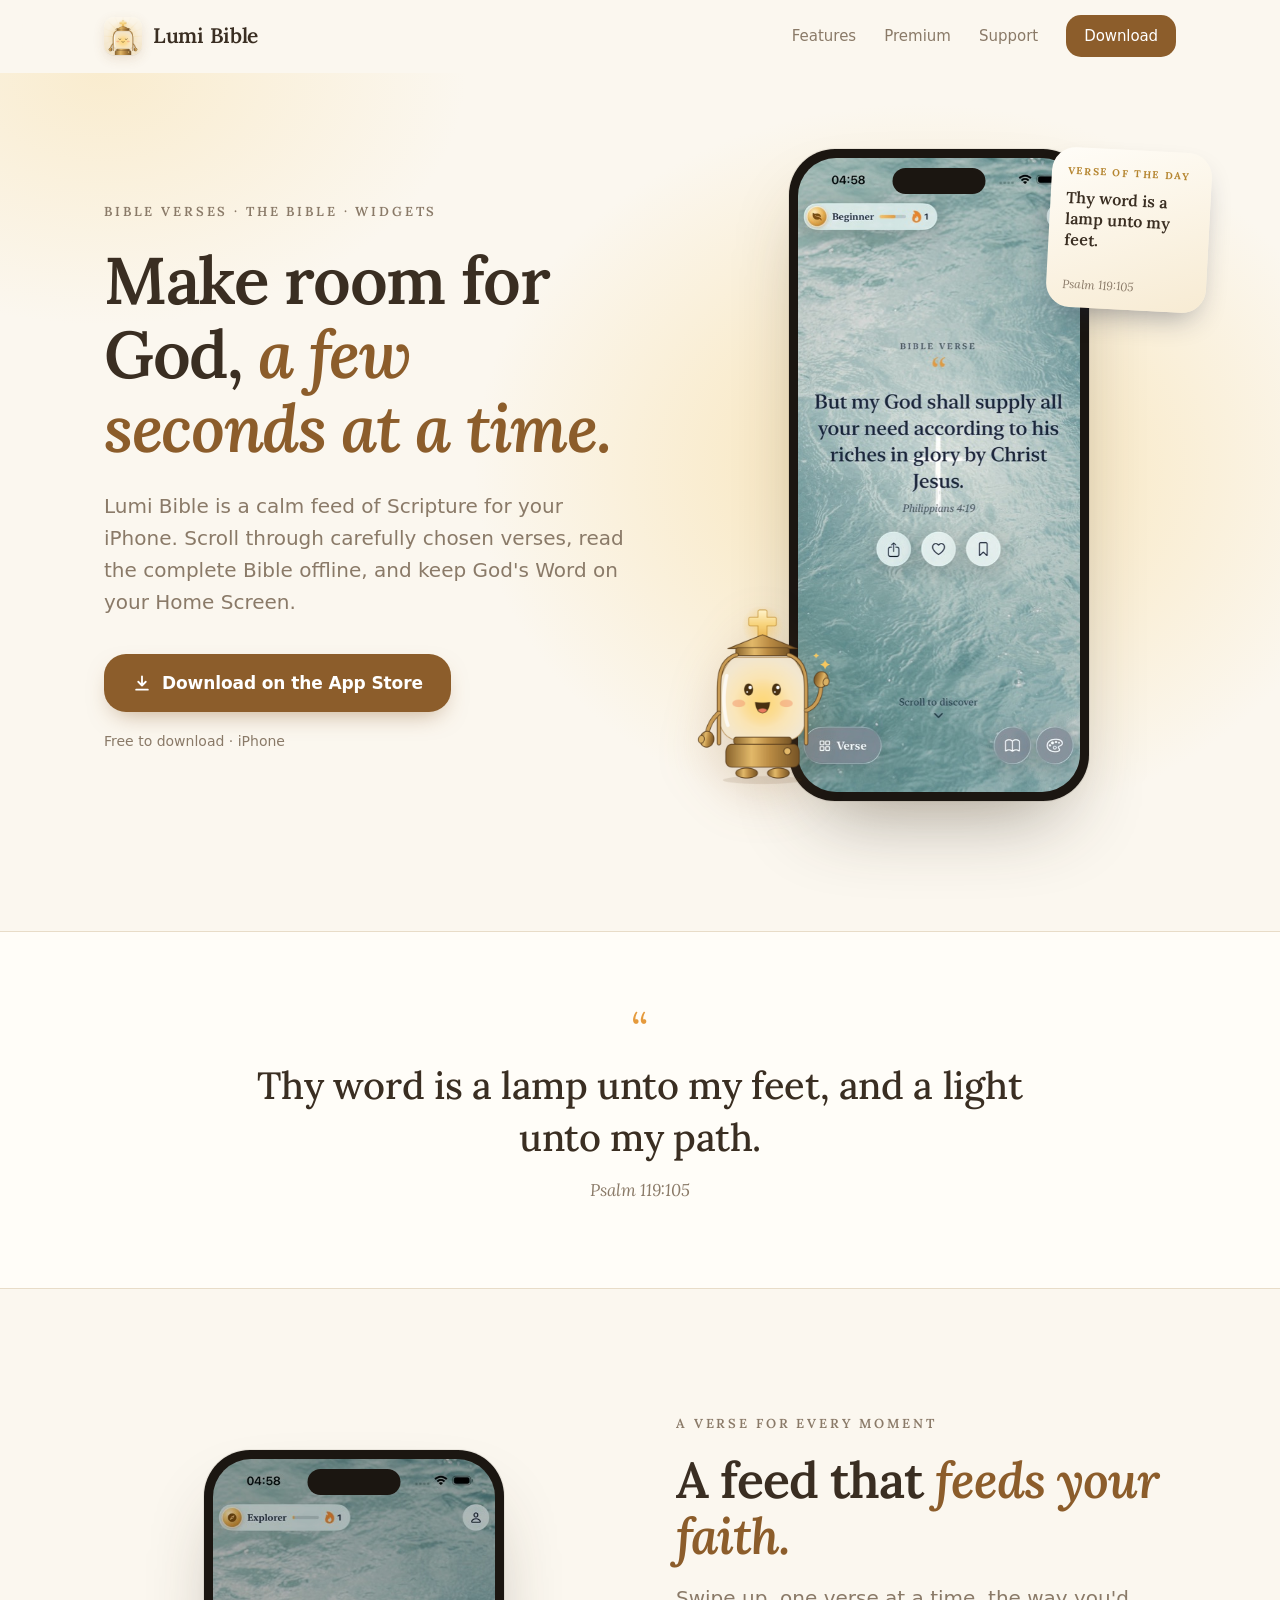
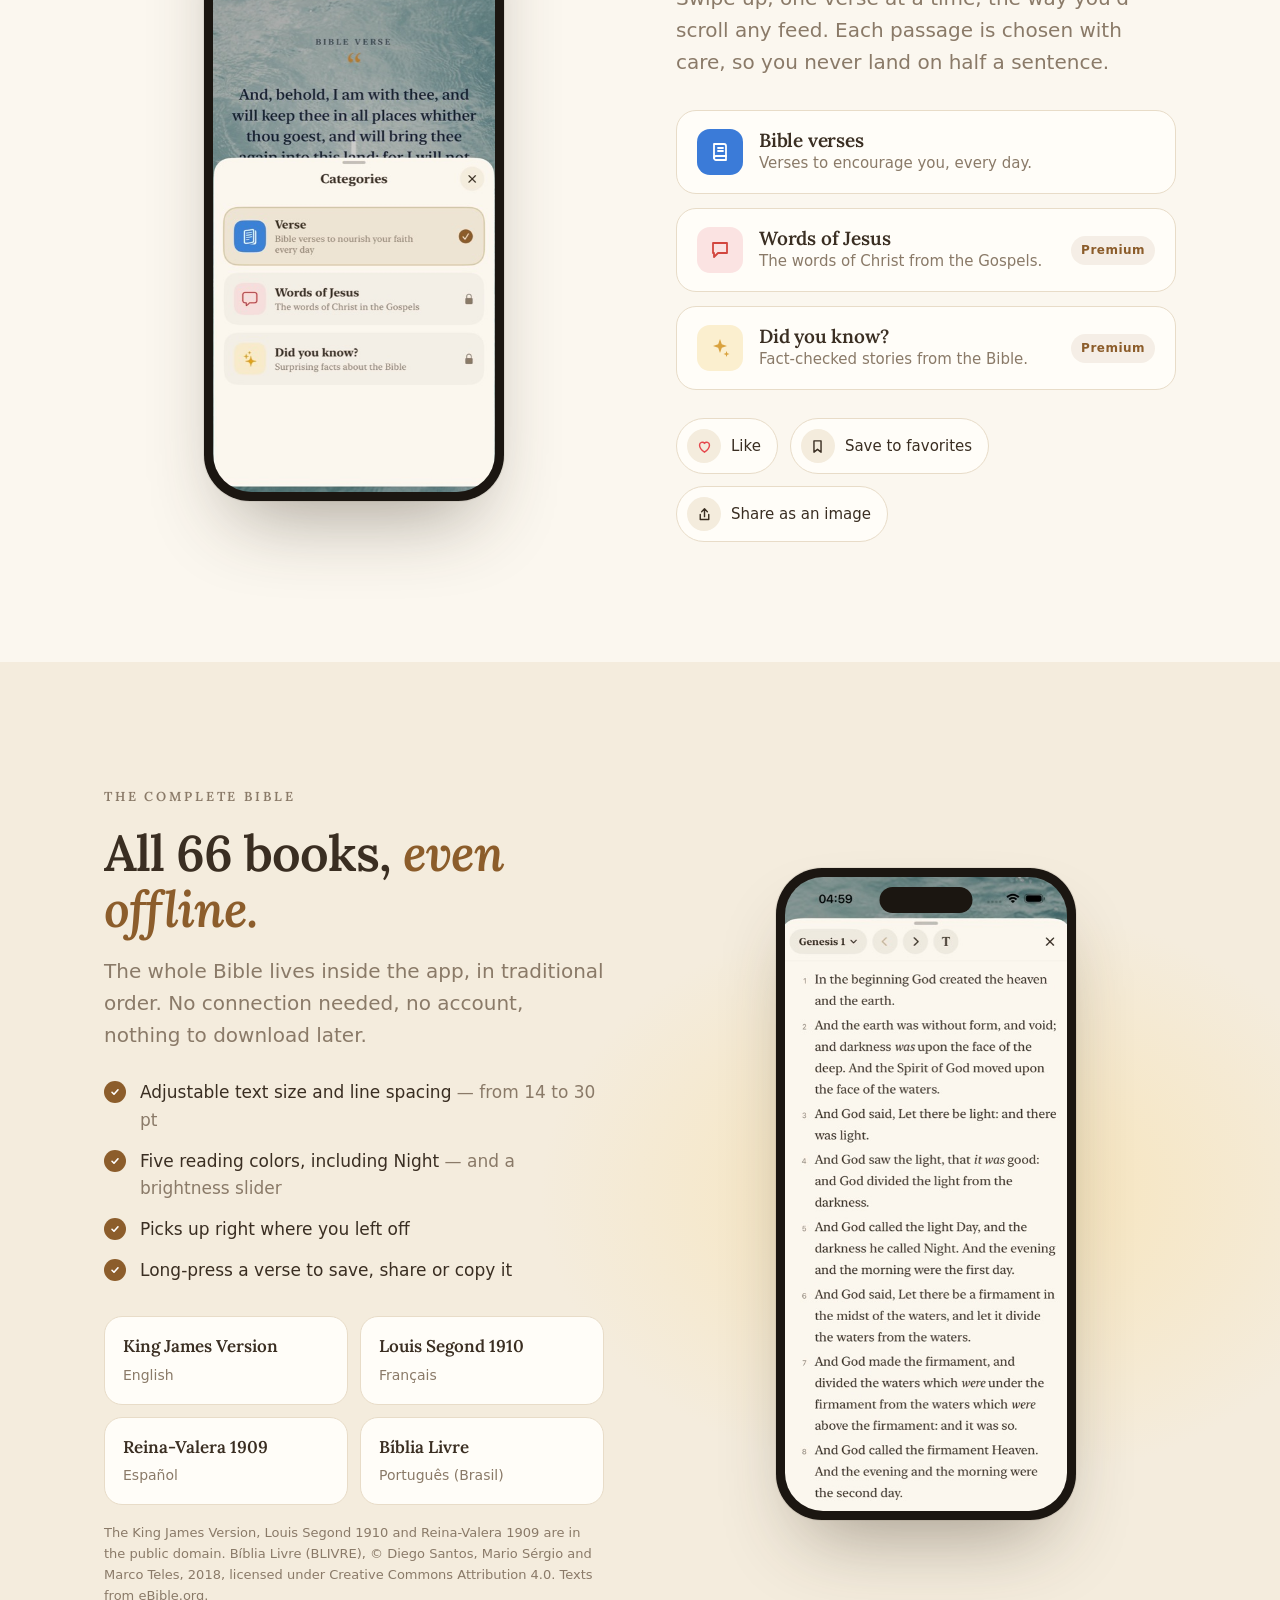
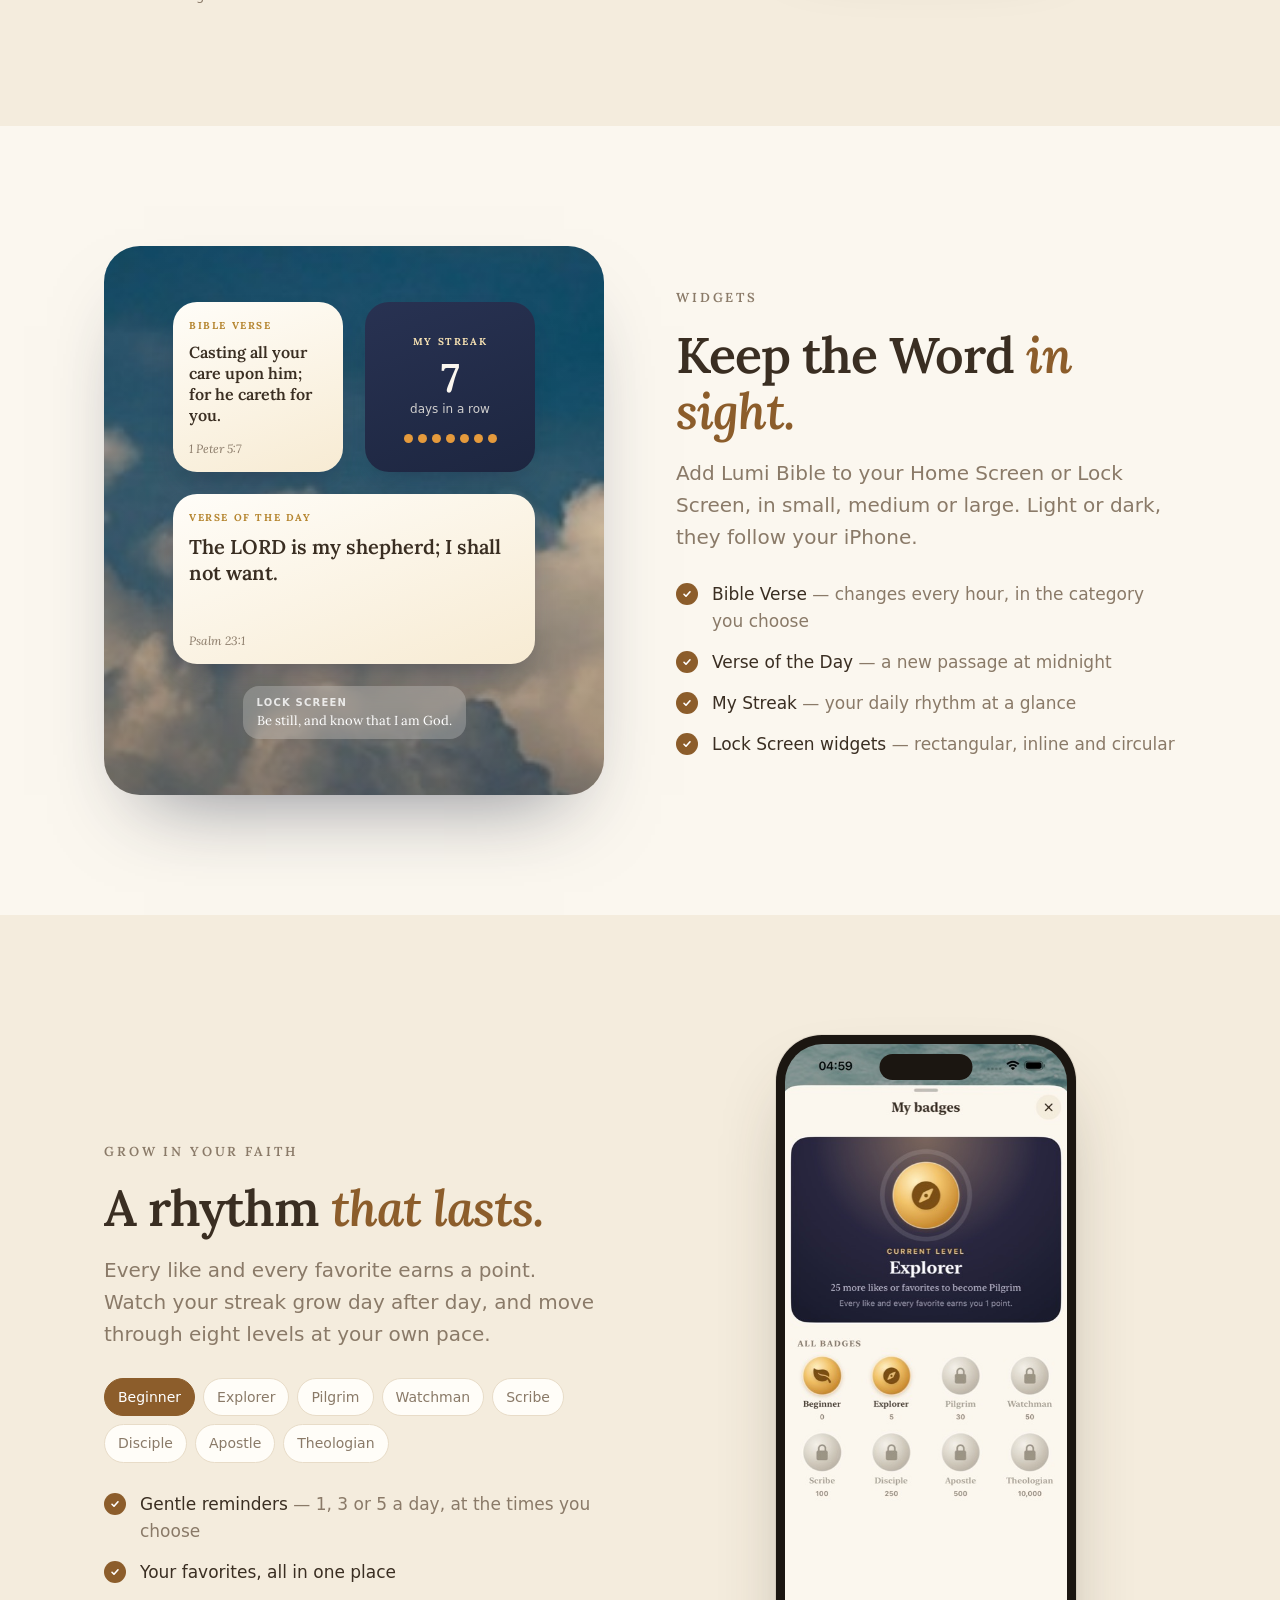
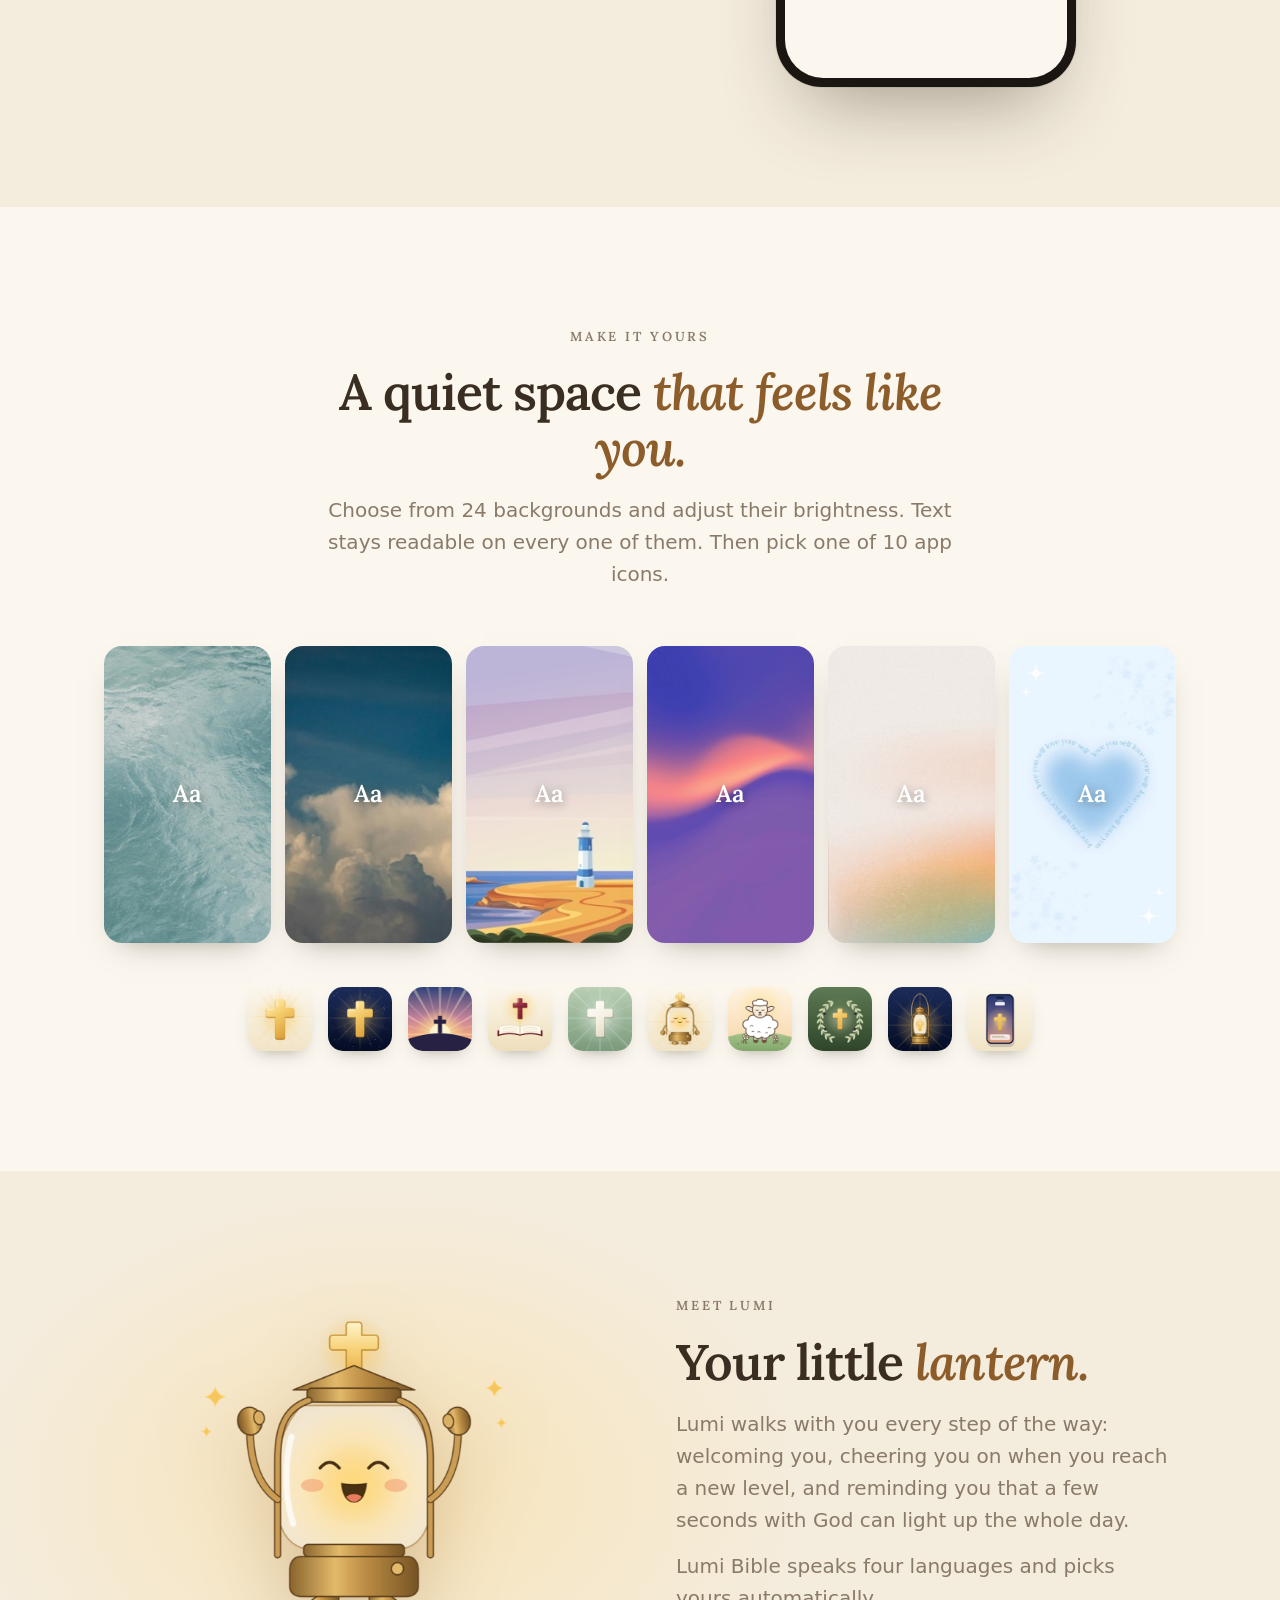
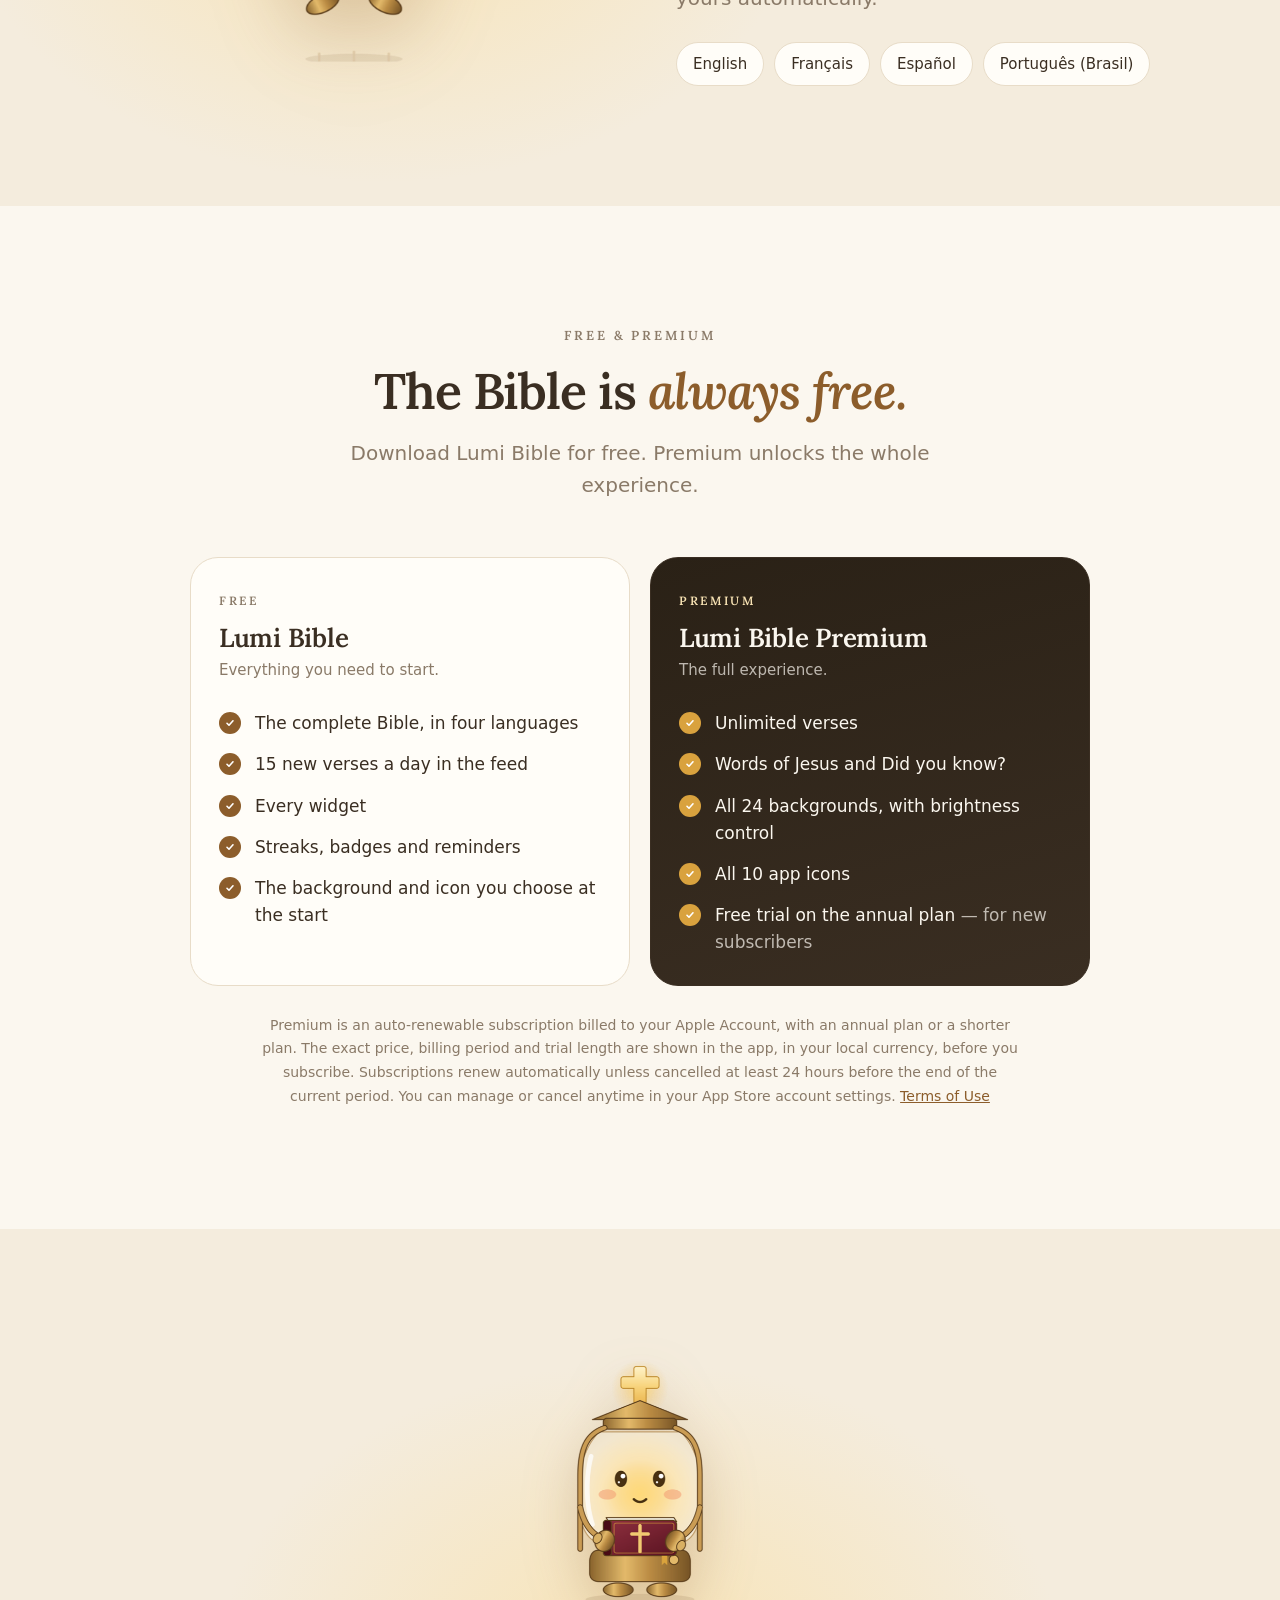
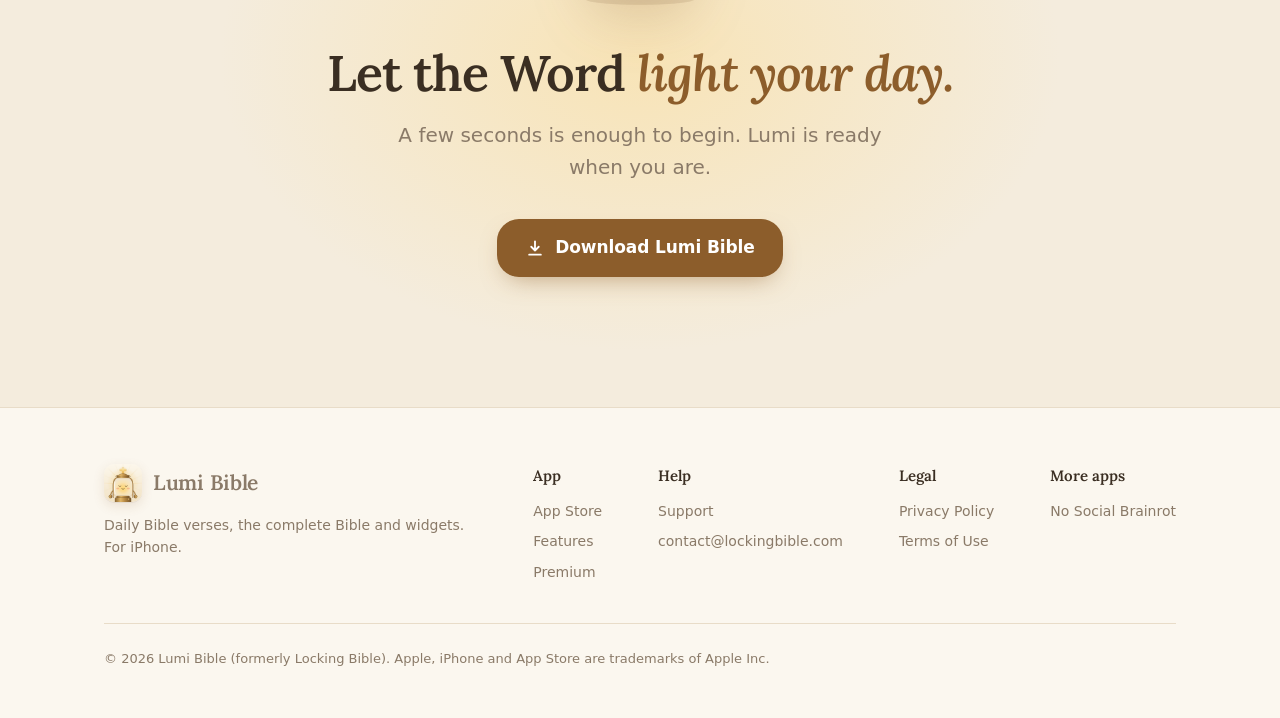
==== commit b28f3f58: "Add No Social Brainrot section (presentation, privacy, terms, support) Co-Authored-By: Claude Opus 5" ====
--- a/index.html
+++ b/index.html
@@ -492,6 +492,12 @@
             <li><a href="/terms/">Terms of Use</a></li>
           </ul>
         </div>
+        <div>
+          <h4>More apps</h4>
+          <ul>
+            <li><a href="/nosocialbrainrot/">No Social Brainrot</a></li>
+          </ul>
+        </div>
       </nav>
     </div>
     <p class="footer-note">© 2026 Lumi Bible (formerly Locking Bible). Apple, iPhone and App Store are trademarks of Apple Inc.</p>
